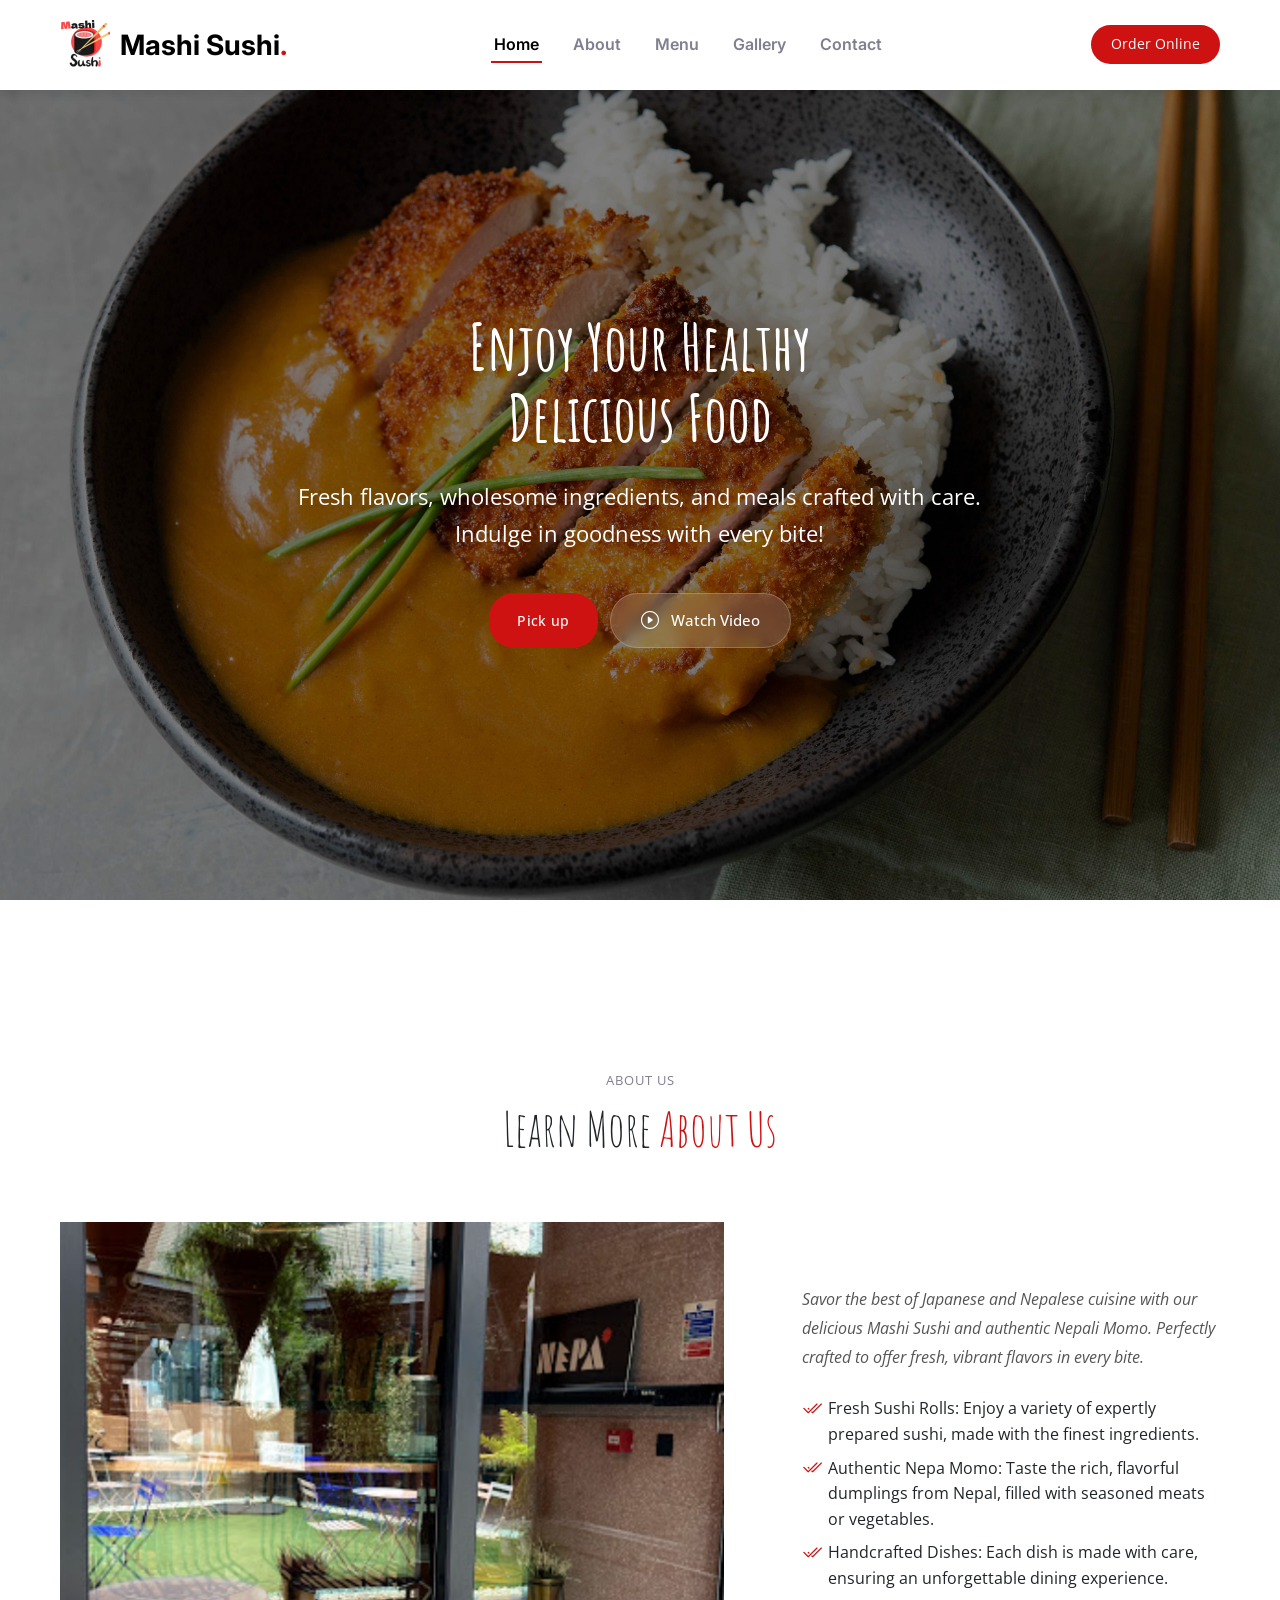
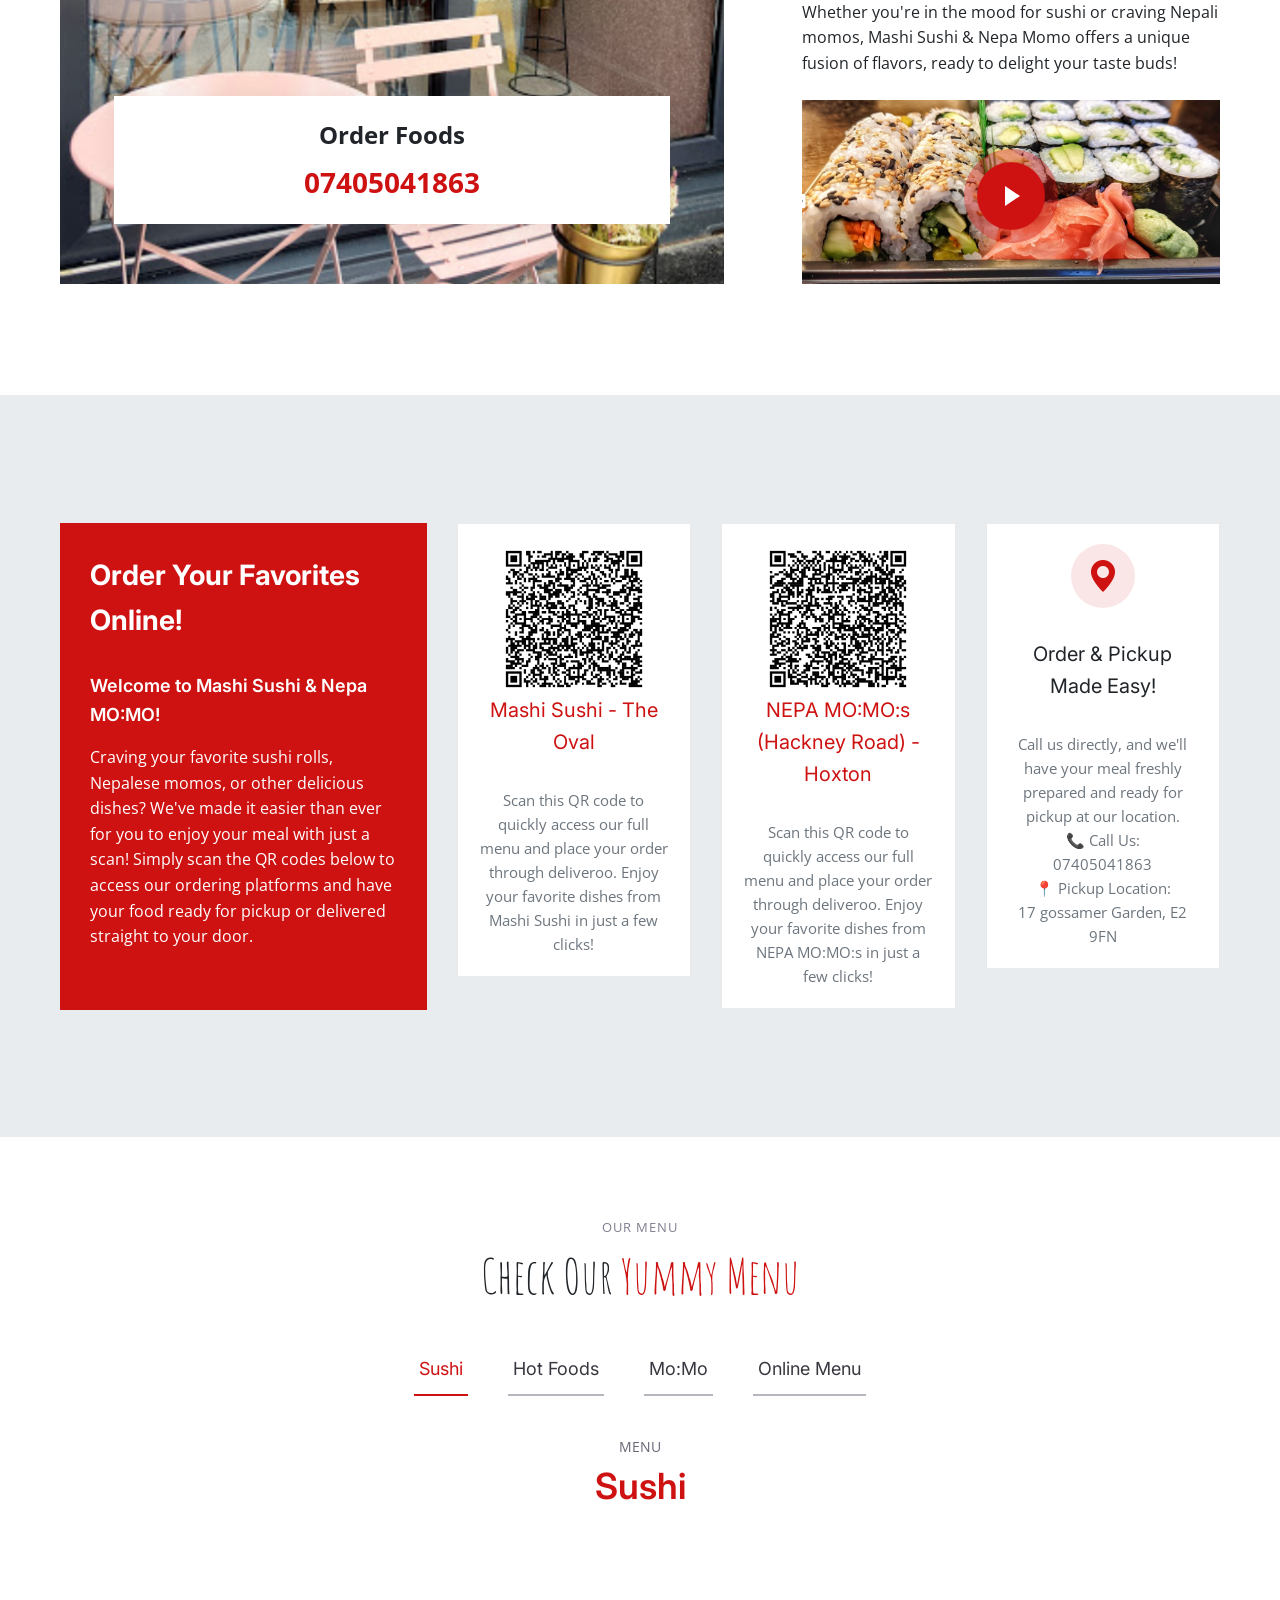
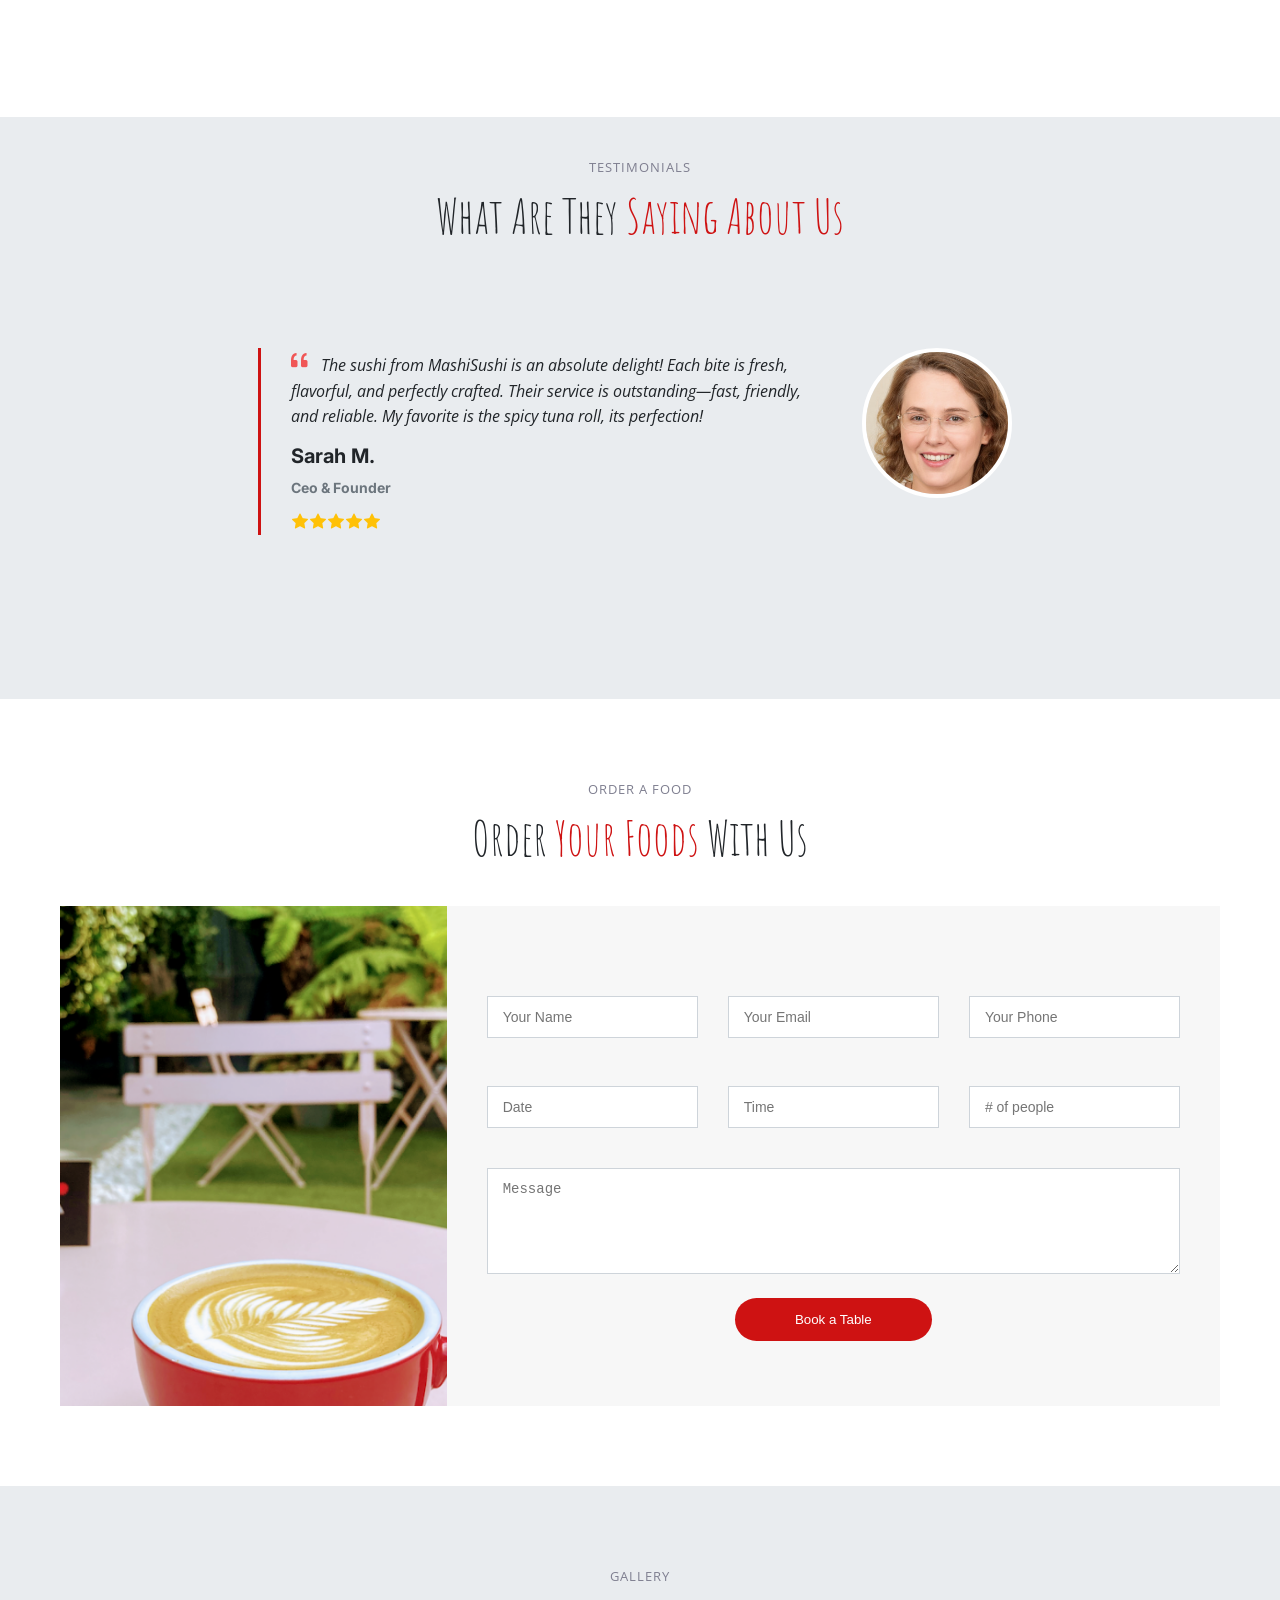
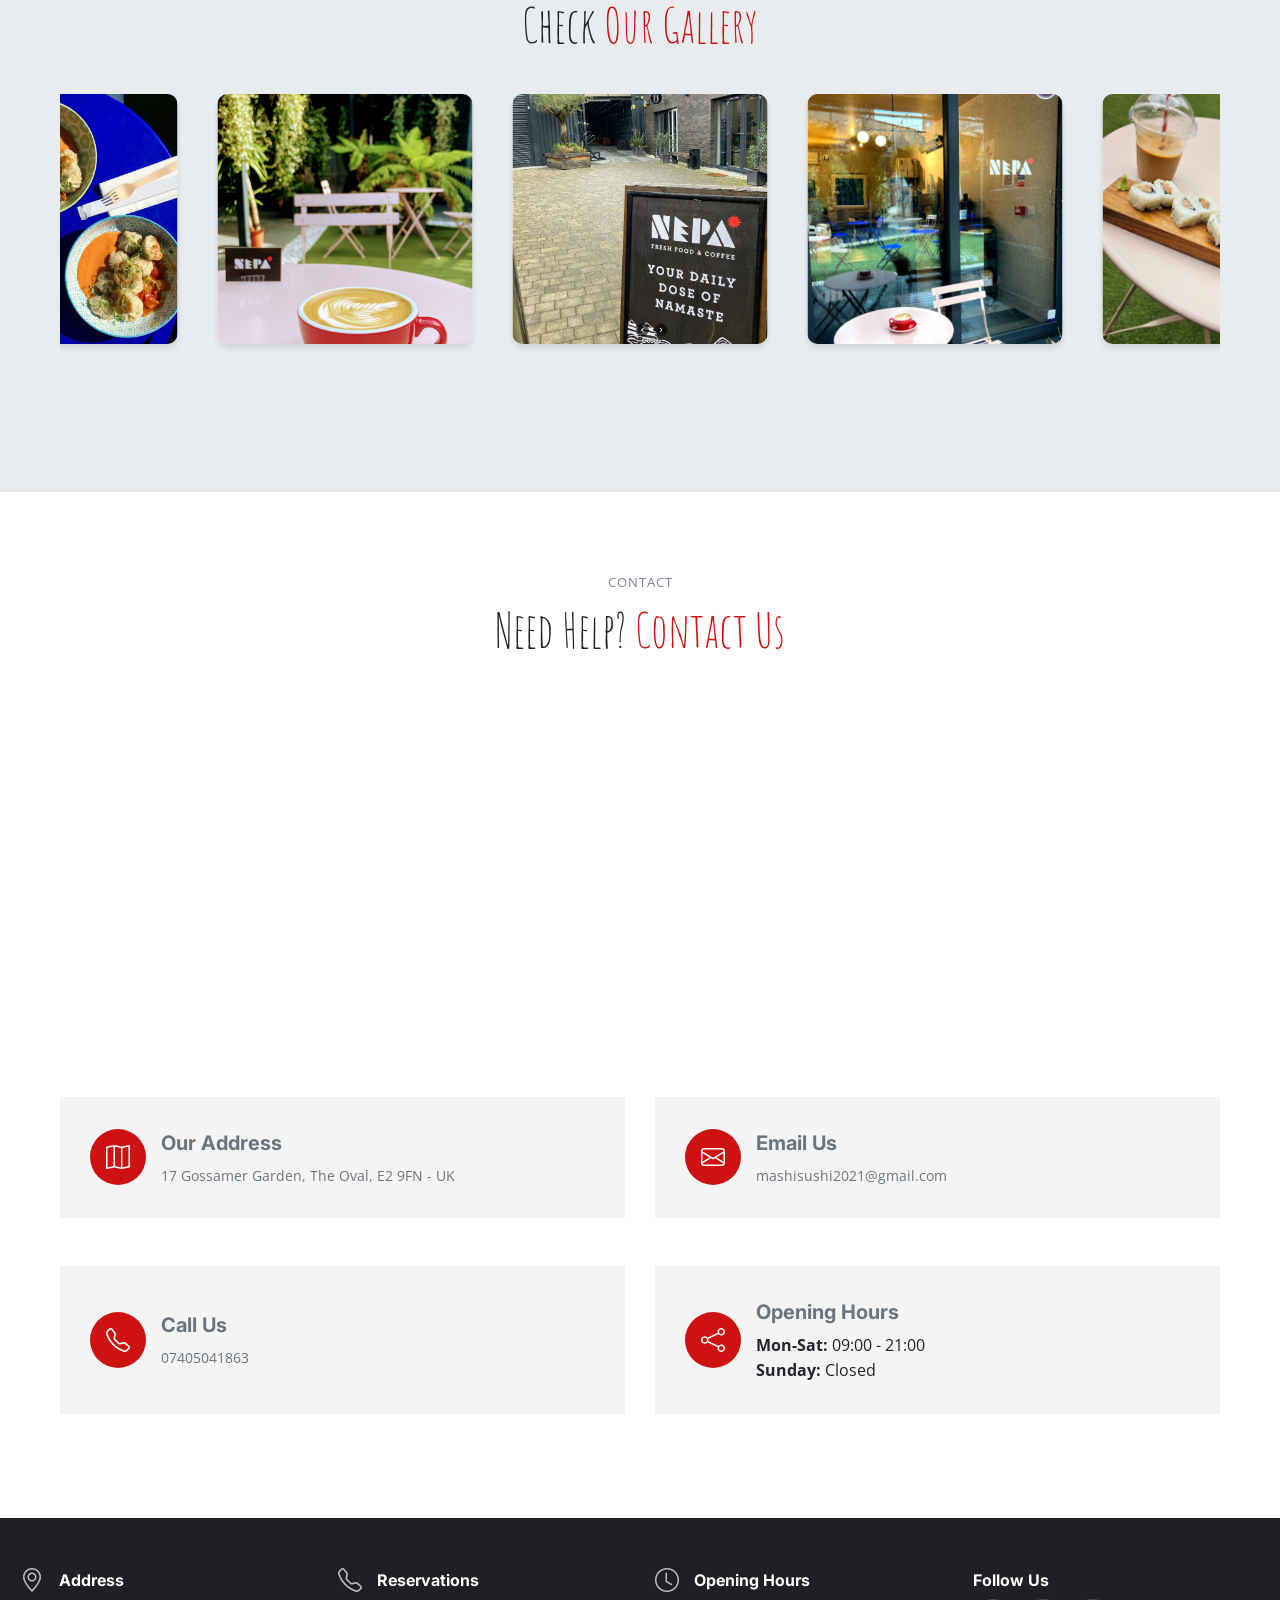
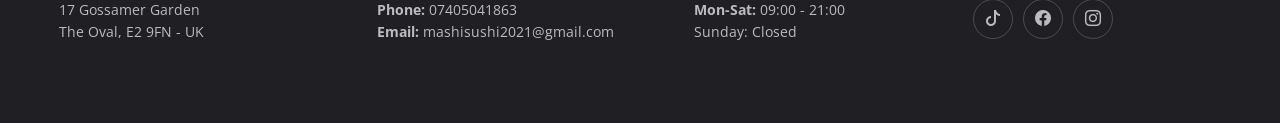
==== index.html @ dcc3f9c6 "Remove contact form, add WhatsApp booking, restore GLightbox CSS" ====
<!DOCTYPE html>
<html lang="en">
<head>
    <meta charset="utf-8">
    <meta content="width=device-width, initial-scale=1.0" name="viewport">
    <title>Mashi Sushi & Nepa MO:MO | Authentic Japanese Sushi and Nepalese Momo in London</title>
    <meta content="Mashi Sushi & Nepa MO:MO offers authentic Japanese sushi and Nepalese momo in London. Order online for delivery or pickup. Fresh sushi rolls, hot foods, and delicious momo dumplings." name="description">
    <meta content="Mashi Sushi, Nepa Momo, Japanese Sushi, Nepalese Momo, London Sushi, Sushi Delivery, Momo London, Japanese Food London, Nepalese Food, Bethnal Green, Hackney, Hoxton, The Oval, Sushi Takeaway, Momo Delivery" name="keywords">
    <meta content="Mashi Sushi & Nepa MO:MO" name="author">
    <meta content="index, follow" name="robots">
    <meta content="English" name="language">
    <meta content="7 days" name="revisit-after">
    <link href="assets/img/mashi sushi.png" rel="icon">
    <link rel="preconnect" href="https://fonts.googleapis.com">
    <link rel="preconnect" href="https://fonts.gstatic.com" crossorigin>
    <link href="https://fonts.googleapis.com/css2?family=Open+Sans:ital,wght@0,300;0,400;0,500;0,600;0,700;1,300;1,400;1,600;1,700&family=Amatic+SC:ital,wght@0,300;0,400;0,500;0,600;0,700;1,300;1,400;1,500;1,600;1,700&family=Inter:ital,wght@0,300;0,400;0,500;0,600;0,700;1,300;1,400;1,500;1,600;1,700&display=swap" rel="stylesheet">
    <link rel="stylesheet" href="https://cdn.jsdelivr.net/npm/bootstrap-icons@1.11.1/font/bootstrap-icons.css">
    <link rel="stylesheet" href="https://cdn.jsdelivr.net/npm/glightbox@3.2.0/dist/css/glightbox.min.css">
    <link rel="stylesheet" href="styles.css">
    
    <!-- Open Graph / Facebook -->
    <meta property="og:type" content="website">
    <meta property="og:url" content="https://beefarm01.github.io/MashiSushi/index.html">
    <meta property="og:title" content="Mashi Sushi & Nepa MO:MO | Authentic Japanese Sushi and Nepalese Momo">
    <meta property="og:description" content="Mashi Sushi & Nepa MO:MO offers authentic Japanese sushi and Nepalese momo in London. Order online for delivery or pickup. Fresh sushi rolls, hot foods, and delicious momo dumplings.">
    <meta property="og:image" content="https://beefarm01.github.io/MashiSushi/assets/img/mashi sushi.png">
    
    <!-- Twitter -->
    <meta property="twitter:card" content="summary_large_image">
    <meta property="twitter:url" content="https://beefarm01.github.io/MashiSushi/index.html">
    <meta property="twitter:title" content="Mashi Sushi & Nepa MO:MO | Authentic Japanese Sushi and Nepalese Momo">
    <meta property="twitter:description" content="Mashi Sushi & Nepa MO:MO offers authentic Japanese sushi and Nepalese momo in London. Order online for delivery or pickup.">
    <meta property="twitter:image" content="https://beefarm01.github.io/MashiSushi/assets/img/mashi sushi.png">
    
    <!-- Canonical URL -->
    <link rel="canonical" href="https://beefarm01.github.io/MashiSushi/index.html">
</head>
<body>
    <!-- Header -->
    <header id="header" class="header fixed-top">
        <div class="container d-flex align-items-center justify-content-between">
            <a href="index.html" class="logo d-flex align-items-center">
                <img src="assets/img/mashi sushi.png" alt="mashisushi logo">
                <h1>Mashi Sushi<span>.</span></h1>
            </a>
            <nav id="navbar" class="navbar">
                <ul>
                    <li><a href="#hero">Home</a></li>
                    <li><a href="#about">About</a></li>
                    <li><a href="#menu">Menu</a></li>
                    <li><a href="#gallery">Gallery</a></li>
                    <li><a href="#contact">Contact</a></li>
                </ul>
            </nav>
            <a class="btn-book-a-table" href="#why-us">Order Online</a>
            <i class="mobile-nav-toggle mobile-nav-show bi bi-list"></i>
            <i class="mobile-nav-toggle mobile-nav-hide d-none bi bi-x"></i>
        </div>
    </header>

    <!-- Hero Section -->
    <section id="hero" class="hero d-flex align-items-center section-bg">
        <div class="container">
            <div class="row justify-content-center">
                <div class="col-lg-8 text-center">
                    <h2 data-aos="fade-up">Enjoy Your Healthy<br>Delicious Food</h2>
                    <p data-aos="fade-up" data-aos-delay="100">Fresh flavors, wholesome ingredients, and meals crafted with care. Indulge in goodness with every bite!</p>
                    <div class="d-flex justify-content-center gap-3" data-aos="fade-up" data-aos-delay="200">
                        <a href="#menu" class="btn-book-a-table">Pick up</a>
                        <a href="https://www.youtube.com/watch?v=8iqoJ8EVsjs" class="glightbox btn-watch-video d-flex align-items-center"><i class="bi bi-play-circle"></i><span>Watch Video</span></a>
                    </div>
                </div>
            </div>
        </div>
    </section>

    <main id="main">
        <!-- About Section -->
        <section id="about" class="about">
            <div class="container" data-aos="fade-up">
                <div class="section-header">
                    <h2>About Us</h2>
                    <p>Learn More <span>About Us</span></p>
                </div>
                <div class="row gy-4">
                    <div class="col-lg-7 position-relative about-img">
                        <img src="assets/img/gallery/About-Image.PNG" class="img-fluid" alt="">
                        <div class="call-us position-absolute">
                            <h4>Order Foods</h4>
                            <p>07405041863</p>
                        </div>
                    </div>
                    <div class="col-lg-5 d-flex align-items-end" data-aos="fade-up" data-aos-delay="300">
                        <div class="content ps-0 ps-lg-5">
                            <p class="fst-italic">
                                <i>Savor the best of Japanese and Nepalese cuisine with our delicious Mashi Sushi and authentic Nepali Momo. Perfectly crafted to offer fresh, vibrant flavors in every bite.</i>
                            </p>
                            <ul>
                                <li><i class="bi bi-check2-all"></i> Fresh Sushi Rolls: Enjoy a variety of expertly prepared sushi, made with the finest ingredients.</li>
                                <li><i class="bi bi-check2-all"></i> Authentic Nepa Momo: Taste the rich, flavorful dumplings from Nepal, filled with seasoned meats or vegetables.</li>
                                <li><i class="bi bi-check2-all"></i> Handcrafted Dishes: Each dish is made with care, ensuring an unforgettable dining experience.</li>
                            </ul>
                            <p>
                                Whether you're in the mood for sushi or craving Nepali momos, Mashi Sushi & Nepa Momo offers a unique fusion of flavors, ready to delight your taste buds!
                            </p>
                            <div class="position-relative mt-4">
                                <img src="assets/img/gallery/Cafe23.PNG" class="img-fluid" alt="">
                                <a href="https://www.youtube.com/watch?v=8iqoJ8EVsjs&ab_channel=DataSphereVideos" class="glightbox play-btn"></a>
                            </div>
                        </div>
                    </div>
                </div>
            </div>
        </section>

        <!-- Why Us Section -->
        <section id="why-us" class="why-us section-bg">
            <div class="container" data-aos="fade-up">
                <div class="row gy-4">
                    <div class="col-lg-4 d-flex align-items-center" data-aos="fade-up" data-aos-delay="100">
                        <div class="why-box">
                            <h3>Order Your Favorites Online!</h3>
                            <h5>Welcome to Mashi Sushi & Nepa MO:MO!</h5>
                            <p>
                                Craving your favorite sushi rolls, Nepalese momos, or other delicious dishes? We've made it easier than ever for you to enjoy your meal with just a scan!
                                Simply scan the QR codes below to access our ordering platforms and have your food ready for pickup or delivered straight to your door.
                            </p>
                        </div>
                    </div>
                    <div class="col-lg-8">
                        <div class="row gy-4">
                            <div class="col-xl-4" data-aos="fade-up" data-aos-delay="200">
                                <a href="https://deliveroo.co.uk/menu/London/bethnal-green/ma-shi-sushi?srsltid=AfmBOopXlz2EE7iTnphRpPdut5eetrm9548Kl1cuW6ghKQSgT4cOC-ri" target="_blank">
                                    <div class="icon-box d-flex flex-column justify-content-center align-items-center">
                                        <img src="assets/img/QR-code/Nepacafe.png" alt="QR code for Mashi Sushi" width="150">
                                        <h4>Mashi Sushi - The Oval</h4>
                                        <p>Scan this QR code to quickly access our full menu and place your order through deliveroo. Enjoy your favorite dishes from Mashi Sushi in just a few clicks!</p>
                                    </div>
                                </a>
                            </div>
                            <div class="col-xl-4" data-aos="fade-up" data-aos-delay="300">
                                <a href="https://deliveroo.co.uk/menu/london/bethnal-green/nepa-coffee-and-food?srsltid=AfmBOopBDrLYq6T0De6m4yomeakJBg3RLfdB-oKRdRkKSqIY7Nbj_ulr" target="_blank">
                                    <div class="icon-box d-flex flex-column justify-content-center align-items-center">
                                        <img src="assets/img/QR-code/MOMO.png" alt="QR code for NEPA MO:MO" width="150">
                                        <h4>NEPA MO:MO:s (Hackney Road) - Hoxton</h4>
                                        <p>Scan this QR code to quickly access our full menu and place your order through deliveroo. Enjoy your favorite dishes from NEPA MO:MO:s in just a few clicks!</p>
                                    </div>
                                </a>
                            </div>
                            <div class="col-xl-4" data-aos="fade-up" data-aos-delay="400">
                                <div class="icon-box d-flex flex-column justify-content-center align-items-center">
                                    <i class="bi bi-geo-alt-fill"></i>
                                    <h4>Order & Pickup Made Easy!</h4>
                                    <p>Call us directly, and we'll have your meal freshly prepared and ready for pickup at our location.</p>
                                    <p>
                                        📞 Call Us:<br> 07405041863<br>
                                        📍 Pickup Location:<br>17 gossamer Garden, E2 9FN
                                    </p>
                                </div>
                            </div>
                        </div>
                    </div>
                </div>
            </div>
        </section>

        <!-- Menu Section -->
        <section id="menu" class="menu">
            <div class="container" data-aos="fade-up">
                <div class="section-header">
                    <h2>Our Menu</h2>
                    <p>Check Our <span>Yummy Menu</span></p>
                </div>
                <ul class="nav nav-tabs d-flex justify-content-center" data-aos="fade-up" data-aos-delay="200">
                    <li class="nav-item">
                        <a class="nav-link active show" data-bs-toggle="tab" data-bs-target="#menu-sushi">
                            <h4>Sushi</h4>
                        </a>
                    </li>
                    <li class="nav-item">
                        <a class="nav-link" data-bs-toggle="tab" data-bs-target="#menu-hot">
                            <h4>Hot Foods</h4>
                        </a>
                    </li>
                    <li class="nav-item">
                        <a class="nav-link" data-bs-toggle="tab" data-bs-target="#menu-momo">
                            <h4>Mo:Mo</h4>
                        </a>
                    </li>
                    <li class="nav-item">
                        <a class="nav-link" data-bs-toggle="tab" data-bs-target="#menu-online">
                            <h4>Online Menu</h4>
                        </a>
                    </li>
                </ul>
                <div class="tab-content" data-aos="fade-up" data-aos-delay="300">
                    <div class="tab-pane fade active show" id="menu-sushi">
                        <div class="tab-header">
                            <p>Menu</p>
                            <h3>Sushi</h3>
                        </div>
                        <div class="row gy-5">
                            <a href="assets/img/menu/MENU1_NEW UPDATE.png" class="glightbox"><img src="assets/img/menu/MENU1_NEW UPDATE.png" class="menu-img img-fluid" alt=""></a>
                        </div>
                    </div>
                    <div class="tab-pane fade" id="menu-hot">
                        <div class="tab-header">
                            <p>Menu</p>
                            <h3>Hot Foods</h3>
                        </div>
                        <div class="row gy-5">
                            <a href="assets/img/menu/MENU2_NEW UPDATED.png" class="glightbox"><img src="assets/img/menu/MENU2_NEW UPDATED.png" class="menu-img img-fluid" alt=""></a>
                        </div>
                    </div>
                    <div class="tab-pane fade" id="menu-momo">
                        <div class="tab-header">
                            <p>Menu</p>
                            <h3>MOMO's</h3>
                        </div>
                        <div class="row gy-5">
                            <a href="assets/img/menu/MENU - MOMO - 04-09.png" class="glightbox"><img src="assets/img/menu/MENU - MOMO - 04-09.png" class="menu-img img-fluid" alt=""></a>
                        </div>
                    </div>
                    <div class="tab-pane fade" id="menu-online">
                        <div class="tab-header">
                            <p>Menu</p>
                            <h3>Online Menu</h3>
                        </div>
                        <div class="row gy-5">
                            <a href="assets/img/menu/MashiSushi_Online Menu_P1.png" class="glightbox"><img src="assets/img/menu/MashiSushi_Online Menu_P1.png" class="menu-img img-fluid" alt=""></a>
                            <a href="assets/img/menu/MashiSushi_Online Menu_P2.png" class="glightbox"><img src="assets/img/menu/MashiSushi_Online Menu_P2.png" class="menu-img img-fluid" alt=""></a>
                        </div>
                    </div>
                </div>
            </div>
        </section>

        <!-- Testimonials Section -->
        <section id="testimonials" class="testimonials section-bg">
            <div class="container" data-aos="fade-up">
                <div class="section-header">
                    <h2>Testimonials</h2>
                    <p>What Are They <span>Saying About Us</span></p>
                </div>
                <div class="slides-1 swiper" data-aos="fade-up" data-aos-delay="100">
                    <div class="swiper-wrapper">
                        <div class="swiper-slide">
                            <div class="testimonial-item">
                                <div class="row gy-4 justify-content-center">
                                    <div class="col-lg-6">
                                        <div class="testimonial-content">
                                            <p>
                                                <i class="bi bi-quote quote-icon-left"></i>
                                                The sushi from MashiSushi is an absolute delight! Each bite is fresh, flavorful, and perfectly crafted. Their service is outstanding—fast, friendly, and reliable. My favorite is the spicy tuna roll, its perfection!
                                            </p>
                                            <h3>Sarah M.</h3>
                                            <h4>Ceo & Founder</h4>
                                            <div class="stars">
                                                <i class="bi bi-star-fill"></i><i class="bi bi-star-fill"></i><i class="bi bi-star-fill"></i><i class="bi bi-star-fill"></i><i class="bi bi-star-fill"></i>
                                            </div>
                                        </div>
                                    </div>
                                    <div class="col-lg-2 text-center">
                                        <img src="assets/img/testimonials/test4.jpg" class="img-fluid testimonial-img" alt="">
                                    </div>
                                </div>
                            </div>
                        </div>
                        <div class="swiper-slide">
                            <div class="testimonial-item">
                                <div class="row gy-4 justify-content-center">
                                    <div class="col-lg-6">
                                        <div class="testimonial-content">
                                            <p>
                                                <i class="bi bi-quote quote-icon-left"></i>
                                                I've tried sushi from many places, but MashiSushi stands out. The sashimi is incredibly fresh, and the variety of rolls is amazing. The delivery was quick, and everything was packaged perfectly. Highly recommend!
                                            </p>
                                            <h3>James L.</h3>
                                            <h4>Designer</h4>
                                            <div class="stars">
                                                <i class="bi bi-star-fill"></i><i class="bi bi-star-fill"></i><i class="bi bi-star-fill"></i><i class="bi bi-star-fill"></i><i class="bi bi-star-fill"></i>
                                            </div>
                                        </div>
                                    </div>
                                    <div class="col-lg-2 text-center">
                                        <img src="https://randomuser.me/api/portraits/men/32.jpg" class="img-fluid testimonial-img" alt="">
                                    </div>
                                </div>
                            </div>
                        </div>
                        <div class="swiper-slide">
                            <div class="testimonial-item">
                                <div class="row gy-4 justify-content-center">
                                    <div class="col-lg-6">
                                        <div class="testimonial-content">
                                            <p>
                                                <i class="bi bi-quote quote-icon-left"></i>
                                                Absolutely love MashiSushi! The sushi is always fresh and delicious, and the sides like gyoza and miso soup complete the meal perfectly. Their team is so professional and always delivers on time!
                                            </p>
                                            <h3>Alex T.</h3>
                                            <h4>Store Owner</h4>
                                            <div class="stars">
                                                <i class="bi bi-star-fill"></i><i class="bi bi-star-fill"></i><i class="bi bi-star-fill"></i><i class="bi bi-star-fill"></i><i class="bi bi-star-fill"></i>
                                            </div>
                                        </div>
                                    </div>
                                    <div class="col-lg-2 text-center">
                                        <img src="https://randomuser.me/api/portraits/women/44.jpg" class="img-fluid testimonial-img" alt="">
                                    </div>
                                </div>
                            </div>
                        </div>
                        <div class="swiper-slide">
                            <div class="testimonial-item">
                                <div class="row gy-4 justify-content-center">
                                    <div class="col-lg-6">
                                        <div class="testimonial-content">
                                            <p>
                                                <i class="bi bi-quote quote-icon-left"></i>
                                                MashiSushi never disappoints! From the perfectly balanced flavors to the beautifully presented rolls, everything is amazing. The customer service is excellent, and they go above and beyond to ensure a great experience.
                                            </p>
                                            <h3>Lily C.</h3>
                                            <h4>Entrepreneur</h4>
                                            <div class="stars">
                                                <i class="bi bi-star-fill"></i><i class="bi bi-star-fill"></i><i class="bi bi-star-fill"></i><i class="bi bi-star-fill"></i><i class="bi bi-star-fill"></i>
                                            </div>
                                        </div>
                                    </div>
                                    <div class="col-lg-2 text-center">
                                        <img src="https://randomuser.me/api/portraits/women/68.jpg" class="img-fluid testimonial-img" alt="">
                                    </div>
                                </div>
                            </div>
                        </div>
                    </div>
                    <div class="swiper-pagination"></div>
                </div>
            </div>
        </section>

        <!-- Book A Table Section -->
        <section id="book-a-table" class="book-a-table">
            <div class="container" data-aos="fade-up">
                <div class="section-header">
                    <h2>Order A Food</h2>
                    <p>Order <span>Your Foods</span> With Us</p>
                </div>
                <div class="row g-0">
                    <div class="col-lg-4 reservation-img" style="background-image: url(assets/img/Cafe16_Reservation.PNG);" data-aos="zoom-out" data-aos-delay="200"></div>
                    <div class="col-lg-8 d-flex align-items-center reservation-form-bg">
                        <form action="" method="post" role="form" class="php-email-form" data-aos="fade-up" data-aos-delay="100">
                            <div class="row gy-4">
                                <div class="col-lg-4 col-md-6">
                                    <input type="text" name="name" class="form-control" id="name" placeholder="Your Name">
                                    <div class="validate"></div>
                                </div>
                                <div class="col-lg-4 col-md-6">
                                    <input type="email" class="form-control" name="email" id="email" placeholder="Your Email">
                                    <div class="validate"></div>
                                </div>
                                <div class="col-lg-4 col-md-6">
                                    <input type="text" class="form-control" name="phone" id="phone" placeholder="Your Phone">
                                    <div class="validate"></div>
                                </div>
                                <div class="col-lg-4 col-md-6">
                                    <input type="text" name="date" class="form-control" id="date" placeholder="Date">
                                    <div class="validate"></div>
                                </div>
                                <div class="col-lg-4 col-md-6">
                                    <input type="text" class="form-control" name="time" id="time" placeholder="Time">
                                    <div class="validate"></div>
                                </div>
                                <div class="col-lg-4 col-md-6">
                                    <input type="number" class="form-control" name="people" id="people" placeholder="# of people">
                                    <div class="validate"></div>
                                </div>
                            </div>
                            <div class="form-group mt-3">
                                <textarea class="form-control" name="message" rows="5" placeholder="Message"></textarea>
                                <div class="validate"></div>
                            </div>
                            <div class="mb-3">
                                <div class="loading">Loading</div>
                                <div class="error-message"></div>
                                <div class="sent-message">Your booking request was sent. We will call back or send an Email to confirm your reservation. Thank you!</div>
                            </div>
                            <div class="text-center"><button type="submit">Book a Table</button></div>
                        </form>
                    </div>
                </div>
            </div>
        </section>

        <!-- Gallery Section -->
        <section id="gallery" class="gallery section-bg">
            <div class="container" data-aos="fade-up">
                <div class="section-header">
                    <h2>gallery</h2>
                    <p>Check <span>Our Gallery</span></p>
                </div>
                <div class="gallery-slider swiper">
                    <div class="swiper-wrapper align-items-center">
                        <div class="swiper-slide"><a class="glightbox" data-gallery="images-gallery" href="assets/img/gallery/Cafe1.PNG"><img src="assets/img/gallery/Cafe1.PNG" class="img-fluid" alt=""></a></div>
                        <div class="swiper-slide"><a class="glightbox" data-gallery="images-gallery" href="assets/img/gallery/Cafe3.PNG"><img src="assets/img/gallery/Cafe3.PNG" class="img-fluid" alt=""></a></div>
                        <div class="swiper-slide"><a class="glightbox" data-gallery="images-gallery" href="assets/img/gallery/Cafe4.PNG"><img src="assets/img/gallery/Cafe4.PNG" class="img-fluid" alt=""></a></div>
                        <div class="swiper-slide"><a class="glightbox" data-gallery="images-gallery" href="assets/img/gallery/Cafe5.PNG"><img src="assets/img/gallery/Cafe5.PNG" class="img-fluid" alt=""></a></div>
                        <div class="swiper-slide"><a class="glightbox" data-gallery="images-gallery" href="assets/img/gallery/Cafe6.PNG"><img src="assets/img/gallery/Cafe6.PNG" class="img-fluid" alt=""></a></div>
                        <div class="swiper-slide"><a class="glightbox" data-gallery="images-gallery" href="assets/img/gallery/Cafe8.PNG"><img src="assets/img/gallery/Cafe8.PNG" class="img-fluid" alt=""></a></div>
                        <div class="swiper-slide"><a class="glightbox" data-gallery="images-gallery" href="assets/img/gallery/Cafe9.PNG"><img src="assets/img/gallery/Cafe9.PNG" class="img-fluid" alt=""></a></div>
                        <div class="swiper-slide"><a class="glightbox" data-gallery="images-gallery" href="assets/img/gallery/Cafe10.PNG"><img src="assets/img/gallery/Cafe10.PNG" class="img-fluid" alt=""></a></div>
                        <div class="swiper-slide"><a class="glightbox" data-gallery="images-gallery" href="assets/img/gallery/Cafe11.PNG"><img src="assets/img/gallery/Cafe11.PNG" class="img-fluid" alt=""></a></div>
                        <div class="swiper-slide"><a class="glightbox" data-gallery="images-gallery" href="assets/img/gallery/Cafe12.PNG"><img src="assets/img/gallery/Cafe12.PNG" class="img-fluid" alt=""></a></div>
                        <div class="swiper-slide"><a class="glightbox" data-gallery="images-gallery" href="assets/img/gallery/Cafe13.PNG"><img src="assets/img/gallery/Cafe13.PNG" class="img-fluid" alt=""></a></div>
                        <div class="swiper-slide"><a class="glightbox" data-gallery="images-gallery" href="assets/img/gallery/Cafe14.PNG"><img src="assets/img/gallery/Cafe14.PNG" class="img-fluid" alt=""></a></div>
                        <div class="swiper-slide"><a class="glightbox" data-gallery="images-gallery" href="assets/img/gallery/Cafe15.PNG"><img src="assets/img/gallery/Cafe15.PNG" class="img-fluid" alt=""></a></div>
                        <div class="swiper-slide"><a class="glightbox" data-gallery="images-gallery" href="assets/img/gallery/Cafe16.PNG"><img src="assets/img/gallery/Cafe16.PNG" class="img-fluid" alt=""></a></div>
                    </div>
                    <div class="swiper-pagination"></div>
                </div>
            </div>
        </section>

        <!-- Contact Section -->
        <section id="contact" class="contact">
            <div class="container" data-aos="fade-up">
                <div class="section-header">
                    <h2>Contact</h2>
                    <p>Need Help? <span>Contact Us</span></p>
                </div>
                <div class="mb-3">
                    <iframe style="border:0; width: 100%; height: 350px;" src="https://www.google.com/maps/embed?pb=!1m18!1m12!1m3!1d2481.931393376951!2d-0.06102302282865495!3d51.532818171819066!2m3!1f0!2f0!3f0!3m2!1i1024!2i768!4f13.1!3m3!1m2!1s0x48761d9d1ea84f6f%3A0xce5d1d4d137d1791!2sNEPA%20Coffee%20and%20Food!5e0!3m2!1sen!2suk!4v1716377093083!5m2!1sen!2suk" width="600" height="450" style="border:0;" allowfullscreen="" loading="lazy" referrerpolicy="no-referrer-when-downgrade"></iframe>
                </div>
                <div class="row gy-4">
                    <div class="col-md-6">
                        <div class="info-item d-flex align-items-center">
                            <div class="icon">
                                <i class="bi bi-map"></i>
                            </div>
                            <div>
                                <h3>Our Address</h3>
                                <p>17 Gossamer Garden, The Oval, E2 9FN - UK</p>
                            </div>
                        </div>
                    </div>
                    <div class="col-md-6">
                        <div class="info-item d-flex align-items-center">
                            <div class="icon">
                                <i class="bi bi-envelope"></i>
                            </div>
                            <div>
                                <h3>Email Us</h3>
                                <p>mashisushi2021@gmail.com</p>
                            </div>
                        </div>
                    </div>
                    <div class="col-md-6">
                        <div class="info-item d-flex align-items-center">
                            <div class="icon">
                                <i class="bi bi-telephone"></i>
                            </div>
                            <div>
                                <h3>Call Us</h3>
                                <p>07405041863</p>
                            </div>
                        </div>
                    </div>
                    <div class="col-md-6">
                        <div class="info-item d-flex align-items-center">
                            <div class="icon">
                                <i class="bi bi-share"></i>
                            </div>
                            <div>
                                <h3>Opening Hours</h3>
                                <div>
                                    <strong>Mon-Sat:</strong> 09:00 - 21:00<br>
                                    <strong>Sunday:</strong> Closed
                                </div>
                            </div>
                        </div>
                    </div>
                </div>
            </div>
        </section>
    </main>

    <!-- Footer -->
    <footer id="footer" class="footer">
        <div class="container">
            <div class="row gy-3">
                <div class="col-lg-3 col-md-6 d-flex">
                    <i class="bi bi-geo-alt icon"></i>
                    <div>
                        <h4>Address</h4>
                        <p>
                            17 Gossamer Garden<br>
                            The Oval, E2 9FN - UK<br>
                        </p>
                    </div>
                </div>
                <div class="col-lg-3 col-md-6 footer-links d-flex">
                    <i class="bi bi-telephone icon"></i>
                    <div>
                        <h4>Reservations</h4>
                        <p>
                            <strong>Phone:</strong> 07405041863<br>
                            <strong>Email:</strong> <span style="white-space: nowrap;">mashisushi2021@gmail.com</span>
                        </p>
                    </div>
                </div>
                <div class="col-lg-3 col-md-6 footer-links d-flex">
                    <i class="bi bi-clock icon"></i>
                    <div>
                        <h4>Opening Hours</h4>
                        <p>
                            <strong>Mon-Sat:</strong> 09:00 - 21:00<br>
                            Sunday: Closed
                        </p>
                    </div>
                </div>
                <div class="col-lg-3 col-md-6 footer-links">
                    <h4>Follow Us</h4>
                    <div class="social-links d-flex">
                        <a href="https://www.tiktok.com/@mashi.sushi4?_t=8sJq4o6NgKu&_r=1" target="_blank" class="twitter"><i class="bi bi-tiktok"></i></a>
                        <a href="https://www.facebook.com/share/15e3L2XDtC/?mibextid=wwXIfr" target="_blank" class="facebook"><i class="bi bi-facebook"></i></a>
                        <a href="#" target="_blank" class="instagram"><i class="bi bi-instagram"></i></a>
                    </div>
                </div>
            </div>
        </div>
    </footer>

    <a href="#" class="scroll-top d-flex align-items-center justify-content-center"><i class="bi bi-arrow-up-short"></i></a>
    <div id="preloader"></div>

    <script src="https://cdn.jsdelivr.net/npm/swiper@10/swiper-bundle.min.js"></script>
    <script src="https://cdn.jsdelivr.net/npm/glightbox@3.2.0/dist/js/glightbox.min.js"></script>
    <script src="https://unpkg.com/aos@2.3.1/dist/aos.js"></script>
    <script src="script.js"></script>
</body>
</html>
---- styles.css ----
/*--------------------------------------------------------------
# Set main reusable colors and fonts using CSS variables
--------------------------------------------------------------*/
:root {
  --font-default: "Open Sans", system-ui, -apple-system, "Segoe UI", Roboto, "Helvetica Neue", Arial, "Noto Sans", "Liberation Sans", sans-serif, "Apple Color Emoji", "Segoe UI Emoji", "Segoe UI Symbol", "Noto Color Emoji";
  --font-primary: "Amatic SC", sans-serif;
  --font-secondary: "Inter", sans-serif;
  --color-default: #212529;
  --color-primary: #ce1212;
  --color-secondary: #37373f;
  scroll-behavior: smooth;
}

/*--------------------------------------------------------------
# General
--------------------------------------------------------------*/
* {
  margin: 0;
  padding: 0;
  box-sizing: border-box;
}

body {
  font-family: var(--font-default);
  color: var(--color-default);
  line-height: 1.6;
}

a {
  color: var(--color-primary);
  text-decoration: none;
  transition: 0.3s;
}

a:hover {
  color: #ec2727;
}

h1, h2, h3, h4, h5, h6 {
  font-family: var(--font-secondary);
}

img {
  max-width: 100%;
  height: auto;
}

/*--------------------------------------------------------------
# Container & Grid System 
--------------------------------------------------------------*/
.container {
  width: 100%;
  max-width: 1200px;
  margin: 0 auto;
  padding: 0 20px;
}

.row {
  display: flex;
  flex-wrap: wrap;
  margin: 0 -15px;
}

.row > [class*="col-"] {
  padding: 0 15px;
}

.col-12 {
  flex: 0 0 100%;
  max-width: 100%;
}

.col-lg-1, .col-lg-2, .col-lg-3, .col-lg-4, .col-lg-5, .col-lg-6, .col-lg-7, .col-lg-8, .col-lg-9, .col-lg-10, .col-lg-11, .col-lg-12 {
  flex: 0 0 100%;
  max-width: 100%;
}

.col-xl-1, .col-xl-2, .col-xl-3, .col-xl-4, .col-xl-5, .col-xl-6, .col-xl-7, .col-xl-8, .col-xl-9, .col-xl-10, .col-xl-11, .col-xl-12 {
  flex: 0 0 100%;
  max-width: 100%;
}

@media (min-width: 768px) {
  .col-md-6 {
    flex: 0 0 50%;
    max-width: 50%;
  }
}

@media (min-width: 992px) {
  .col-lg-1 {
    flex: 0 0 8.333333% !important;
    max-width: 8.333333% !important;
  }

  .col-lg-2 {
    flex: 0 0 16.666667% !important;
    max-width: 16.666667% !important;
  }

  .col-lg-3 {
    flex: 0 0 25% !important;
    max-width: 25% !important;
  }

  .col-lg-4 {
    flex: 0 0 33.333333% !important;
    max-width: 33.333333% !important;
  }

  .col-lg-5 {
    flex: 0 0 41.666667% !important;
    max-width: 41.666667% !important;
  }

  .col-lg-6 {
    flex: 0 0 50% !important;
    max-width: 50% !important;
  }

  .col-lg-7 {
    flex: 0 0 58.333333% !important;
    max-width: 58.333333% !important;
  }

  .col-lg-8 {
    flex: 0 0 66.666667% !important;
    max-width: 66.666667% !important;
  }

  .col-lg-9 {
    flex: 0 0 75% !important;
    max-width: 75% !important;
  }

  .col-lg-10 {
    flex: 0 0 83.333333% !important;
    max-width: 83.333333% !important;
  }

  .col-lg-11 {
    flex: 0 0 91.666667% !important;
    max-width: 91.666667% !important;
  }

  .col-lg-12 {
    flex: 0 0 100% !important;
    max-width: 100% !important;
  }
}

@media (min-width: 1200px) {
  .col-xl-1 {
    flex: 0 0 8.333333% !important;
    max-width: 8.333333% !important;
  }

  .col-xl-2 {
    flex: 0 0 16.666667% !important;
    max-width: 16.666667% !important;
  }

  .col-xl-3 {
    flex: 0 0 25% !important;
    max-width: 25% !important;
  }

  .col-xl-4 {
    flex: 0 0 33.333333% !important;
    max-width: 33.333333% !important;
  }

  .col-xl-5 {
    flex: 0 0 41.666667% !important;
    max-width: 41.666667% !important;
  }

  .col-xl-6 {
    flex: 0 0 50% !important;
    max-width: 50% !important;
  }

  .col-xl-7 {
    flex: 0 0 58.333333% !important;
    max-width: 58.333333% !important;
  }

  .col-xl-8 {
    flex: 0 0 66.666667% !important;
    max-width: 66.666667% !important;
  }

  .col-xl-9 {
    flex: 0 0 75% !important;
    max-width: 75% !important;
  }

  .col-xl-10 {
    flex: 0 0 83.333333% !important;
    max-width: 83.333333% !important;
  }

  .col-xl-11 {
    flex: 0 0 91.666667% !important;
    max-width: 91.666667% !important;
  }

  .col-xl-12 {
    flex: 0 0 100% !important;
    max-width: 100% !important;
  }
}

@media (max-width: 991px) {
  .col-lg-12, .col-lg-8, .col-lg-7, .col-lg-6, .col-lg-5, .col-lg-4, .col-lg-3, .col-lg-2,
  .col-xl-6, .col-xl-4 {
    flex: 0 0 100%;
    max-width: 100%;
  }
}

.gy-4 > * {
  margin-top: 1.5rem;
  margin-bottom: 1.5rem;
}

.gy-5 > * {
  margin-top: 3rem;
  margin-bottom: 3rem;
}

.g-0 {
  margin-left: 0;
  margin-right: 0;
}

.g-0 > [class*="col-"] {
  padding-left: 0;
  padding-right: 0;
}

.d-flex {
  display: flex;
}

.align-items-center {
  align-items: center;
}

.align-items-end {
  align-items: flex-end;
}

.justify-content-between {
  justify-content: space-between;
}

.justify-content-center {
  justify-content: center;
}

.text-center {
  text-align: center;
}

.text-lg-start {
  text-align: left;
}

.position-relative {
  position: relative;
}

.position-absolute {
  position: absolute;
}

.flex-shrink-0 {
  flex-shrink: 0;
}

.flex-column {
  flex-direction: column;
}

.img-fluid {
  max-width: 100%;
  height: auto;
}

.d-none {
  display: none;
}

.ps-0 {
  padding-left: 0;
}

.ps-lg-5 {
  padding-left: 3rem;
}

.mt-3 {
  margin-top: 1rem;
}

.mt-4 {
  margin-top: 1.5rem;
}

.mb-3 {
  margin-bottom: 1rem;
}

.p-3 {
  padding: 1rem;
}

.p-md-4 {
  padding: 1.5rem;
}

@media (max-width: 991px) {
  .text-lg-start {
    text-align: center;
  }
  
  .order-1 { order: 1; }
  .order-2 { order: 2; }
  
  .order-lg-1 { order: 1; }
  .order-lg-2 { order: 2; }
}

/*--------------------------------------------------------------
# Sections & Section Header
--------------------------------------------------------------*/
section {
  overflow: hidden;
  padding: 80px 0;
  scroll-margin-top: 90px;
}

.section-bg {
  background-color: #f8f9fa;
}

#main {
  padding-top: 90px;
}

.section-header {
  text-align: center;
  padding-bottom: 30px;
}

.section-header h2 {
  font-size: 13px;
  letter-spacing: 1px;
  font-weight: 400;
  margin: 0;
  padding: 0;
  color: #7f7f90;
  text-transform: uppercase;
  font-family: var(--font-default);
}

.section-header p {
  margin: 0;
  font-size: 48px;
  font-weight: 400;
  font-family: var(--font-primary);
}

.section-header p span {
  color: var(--color-primary);
}

/*--------------------------------------------------------------
# Scroll top button
--------------------------------------------------------------*/
.scroll-top {
  position: fixed;
  visibility: hidden;
  opacity: 0;
  right: 15px;
  bottom: 15px;
  z-index: 99999;
  background: var(--color-primary);
  width: 44px;
  height: 44px;
  border-radius: 50px;
  transition: all 0.4s;
  display: flex;
  align-items: center;
  justify-content: center;
  color: #fff;
}

.scroll-top i {
  font-size: 24px;
  color: #fff;
  line-height: 0;
}

.scroll-top:hover {
  background: #ec2727;
  color: #fff;
}

.scroll-top.active {
  visibility: visible;
  opacity: 1;
}

/*--------------------------------------------------------------
# Preloader
--------------------------------------------------------------*/
#preloader {
  position: fixed;
  inset: 0;
  z-index: 9999;
  overflow: hidden;
  background: #fff;
  transition: all 0.6s ease-out;
  width: 100%;
  height: 100vh;
}

#preloader:before,
#preloader:after {
  content: "";
  position: absolute;
  border: 4px solid var(--color-primary);
  border-radius: 50%;
  animation: animate-preloader 2s cubic-bezier(0, 0.2, 0.8, 1) infinite;
}

#preloader:after {
  animation-delay: -0.5s;
}

@keyframes animate-preloader {
  0% {
    width: 10px;
    height: 10px;
    top: calc(50% - 5px);
    left: calc(50% - 5px);
    opacity: 1;
  }
  100% {
    width: 72px;
    height: 72px;
    top: calc(50% - 36px);
    left: calc(50% - 36px);
    opacity: 0;
  }
}

/*--------------------------------------------------------------
# Header
--------------------------------------------------------------*/
.header {
  background: #fff;
  transition: all 0.5s;
  z-index: 997;
  height: 90px;
  border-bottom: 1px solid #fff;
  position: fixed;
  top: 0;
  left: 0;
  right: 0;
  box-shadow: 0 2px 10px rgba(0, 0, 0, 0.1);
}

@media (max-width: 575px) {
  .header {
    height: 70px;
  }
}

.header.sticked {
  border-color: #eee;
  background: rgba(255, 255, 255, 0.95);
  backdrop-filter: blur(10px);
}

.header .container {
  display: flex;
  align-items: center;
  justify-content: space-between;
  height: 100%;
  max-width: 1200px;
  margin: 0 auto;
  padding: 0 20px;
}

.header .logo {
  display: flex;
  align-items: center;
  text-decoration: none;
}

.header .logo img {
  max-height: 50px;
  margin-right: 10px;
}

.header .logo h1 {
  font-size: 28px;
  font-weight: 700;
  color: #000;
  margin: 0;
  font-family: var(--font-secondary);
  line-height: 1;
}

.header .logo h1 span {
  color: var(--color-primary);
}

.header .btn-book-a-table,
.header .btn-book-a-table:focus {
  font-size: 14px;
  color: #fff;
  background: var(--color-primary);
  padding: 8px 20px;
  margin-left: 30px;
  border-radius: 50px;
  transition: 0.3s;
  border: none;
  cursor: pointer;
  text-decoration: none;
  white-space: nowrap;
}

.header .btn-book-a-table:hover,
.header .btn-book-a-table:focus:hover {
  color: #fff;
  background: rgba(206, 18, 18, 0.8);
  transform: translateY(-2px);
}

@media (max-width: 991px) {
  .header .btn-book-a-table {
    display: none;
  }
}

/*--------------------------------------------------------------
# Desktop Navigation
--------------------------------------------------------------*/
@media (min-width: 1280px) {
  .navbar {
    padding: 0;
  }

  .navbar ul {
    margin: 0;
    padding: 0;
    display: flex;
    list-style: none;
    align-items: center;
  }

  .navbar li {
    position: relative;
  }

  .navbar > ul > li {
    white-space: nowrap;
    padding: 10px 0 10px 28px;
  }

  .navbar a,
  .navbar a:focus {
    display: flex;
    align-items: center;
    justify-content: space-between;
    padding: 0 3px;
    font-family: var(--font-secondary);
    font-size: 16px;
    font-weight: 600;
    color: #7f7f90;
    white-space: nowrap;
    transition: 0.3s;
    position: relative;
  }

  .navbar a:hover,
  .navbar .active,
  .navbar .active:focus,
  .navbar li:hover > a {
    color: #000;
  }

  .navbar > ul > li > a:before {
    content: "";
    position: absolute;
    width: 100%;
    height: 2px;
    bottom: -6px;
    left: 0;
    background-color: var(--color-primary);
    visibility: hidden;
    width: 0px;
    transition: all 0.3s ease-in-out 0s;
  }

  .navbar a:hover:before,
  .navbar li:hover > a:before,
  .navbar .active:before {
    visibility: visible;
    width: 100%;
  }

  .mobile-nav-show,
  .mobile-nav-hide {
    display: none;
  }
}

/*--------------------------------------------------------------
# Mobile Navigation
--------------------------------------------------------------*/
@media (max-width: 1279px) {
  .navbar {
    position: fixed;
    top: 0;
    right: -100%;
    width: 100%;
    max-width: 400px;
    border-left: 1px solid #666;
    bottom: 0;
    transition: 0.3s;
    z-index: 9997;
  }

  .navbar ul {
    position: absolute;
    inset: 0;
    padding: 50px 0 10px 0;
    margin: 0;
    background: rgba(255, 255, 255, 0.9);
    overflow-y: auto;
    transition: 0.3s;
    z-index: 9998;
  }

  .navbar a,
  .navbar a:focus {
    display: flex;
    align-items: center;
    justify-content: space-between;
    padding: 10px 20px;
    font-family: var(--font-secondary);
    border-bottom: 2px solid rgba(255, 255, 255, 0.8);
    font-size: 16px;
    font-weight: 600;
    color: #7f7f90;
    white-space: nowrap;
    transition: 0.3s;
  }

  .navbar a:hover,
  .navbar li:hover > a {
    color: #000;
  }

  .navbar .active,
  .navbar .active:focus {
    color: #000;
    border-color: var(--color-primary);
  }

  .mobile-nav-show {
    color: var(--color-secondary);
    font-size: 28px;
    cursor: pointer;
    line-height: 0;
    transition: 0.5s;
    z-index: 9999;
    margin: 0 10px 0 20px;
    display: block;
  }

  .mobile-nav-hide {
    color: var(--color-secondary);
    font-size: 32px;
    cursor: pointer;
    line-height: 0;
    transition: 0.5s;
    position: fixed;
    right: 20px;
    top: 20px;
    z-index: 9999;
    display: none;
  }

  .mobile-nav-active {
    overflow: hidden;
  }

  .mobile-nav-active .navbar {
    right: 0;
  }

  .mobile-nav-active .navbar:before {
    content: "";
    position: fixed;
    inset: 0;
    background: rgba(255, 255, 255, 0.8);
    z-index: 9996;
  }
}

/*--------------------------------------------------------------
# Hero Section
--------------------------------------------------------------*/
.hero {
  min-height: 100vh;
  padding: 120px 0 60px;
  background: linear-gradient(rgba(0, 0, 0, 0.5), rgba(0, 0, 0, 0.5)), url('assets/img/gallery/image-3.jpg') center center no-repeat;
  background-size: cover;
  background-position: center;
  background-attachment: fixed;
  margin-top: 0;
}

.hero h2 {
  color: #fff;
  margin-bottom: 25px;
  font-size: 64px;
  font-weight: 700;
  font-family: var(--font-primary);
  line-height: 1.1;
}

.hero p {
  color: #fff;
  margin-bottom: 40px;
  font-size: 22px;
  line-height: 1.7;
  max-width: 700px;
  margin-left: auto;
  margin-right: auto;
}

.hero .btn-book-a-table {
  display: inline-flex;
  align-items: center;
  justify-content: center;
  background: var(--color-primary);
  color: #fff;
  padding: 10px 28px;
  border-radius: 25px;
  transition: 0.3s;
  border: none;
  cursor: pointer;
  font-weight: 500;
  text-decoration: none;
  font-size: 14px;
  letter-spacing: 0.3px;
  line-height: 1.5;
}

.hero .btn-book-a-table:hover {
  background: rgba(206, 18, 18, 0.9);
  color: #fff;
  transform: translateY(-2px);
  box-shadow: 0 4px 12px rgba(206, 18, 18, 0.3);
}

.hero .btn-watch-video {
  background: rgba(255, 255, 255, 0.15);
  color: #fff;
  padding: 12px 30px;
  border-radius: 30px;
  transition: 0.3s;
  display: inline-flex;
  align-items: center;
  gap: 8px;
  text-decoration: none;
  font-size: 15px;
  font-weight: 500;
  backdrop-filter: blur(8px);
  border: 1px solid rgba(255, 255, 255, 0.2);
}

.hero .btn-watch-video:hover {
  background: rgba(255, 255, 255, 0.25);
  color: #fff;
  transform: translateY(-2px);
  box-shadow: 0 4px 12px rgba(255, 255, 255, 0.15);
  border-color: rgba(255, 255, 255, 0.3);
}

.hero .btn-watch-video i {
  font-size: 18px;
}

.hero .d-flex {
  flex-wrap: wrap;
  justify-content: center;
  gap: 12px;
}

/*--------------------------------------------------------------
# About Section
--------------------------------------------------------------*/
.about .about-img {
  min-height: 500px;
}

.about h3 {
  font-weight: 700;
  font-size: 36px;
  margin-bottom: 30px;
  font-family: var(--font-secondary);
}

.about .call-us {
  left: 10%;
  right: 10%;
  bottom: 10%;
  background-color: #fff;
  box-shadow: 0px 2px 25px rgba(0, 0, 0, 0.08);
  padding: 20px;
  text-align: center;
}

.about .call-us h4 {
  font-size: 24px;
  font-weight: 700;
  margin-bottom: 5px;
  font-family: var(--font-default);
}

.about .call-us p {
  font-size: 28px;
  font-weight: 700;
  color: var(--color-primary);
}

.about .content ul {
  list-style: none;
  padding: 0;
}

.about .content ul li {
  padding: 0 0 8px 26px;
  position: relative;
}

.about .content ul i {
  position: absolute;
  font-size: 20px;
  left: 0;
  top: -3px;
  color: var(--color-primary);
}

.about .content .fst-italic {
  font-style: italic;
  margin-bottom: 25px;
  font-size: 16px;
  line-height: 1.8;
  color: #555;
}

.about .content p:last-child {
  margin-bottom: 0;
}

.about .play-btn {
  width: 94px;
  height: 94px;
  background: radial-gradient(var(--color-primary) 50%, rgba(206, 18, 18, 0.4) 52%);
  border-radius: 50%;
  display: block;
  position: absolute;
  left: calc(50% - 47px);
  top: calc(50% - 47px);
  overflow: hidden;
}

.about .play-btn:before {
  content: "";
  position: absolute;
  width: 120px;
  height: 120px;
  animation-delay: 0s;
  animation: pulsate-btn 2s;
  animation-direction: forwards;
  animation-iteration-count: infinite;
  animation-timing-function: steps;
  opacity: 1;
  border-radius: 50%;
  border: 5px solid rgba(206, 18, 18, 0.7);
  top: -15%;
  left: -15%;
  background: rgba(198, 16, 0, 0);
}

.about .play-btn:after {
  content: "";
  position: absolute;
  left: 50%;
  top: 50%;
  transform: translateX(-40%) translateY(-50%);
  width: 0;
  height: 0;
  border-top: 10px solid transparent;
  border-bottom: 10px solid transparent;
  border-left: 15px solid #fff;
  z-index: 100;
  transition: all 400ms cubic-bezier(0.55, 0.055, 0.675, 0.19);
}

.about .play-btn:hover:before {
  content: "";
  position: absolute;
  left: 50%;
  top: 50%;
  transform: translateX(-40%) translateY(-50%);
  width: 0;
  height: 0;
  border: none;
  border-top: 10px solid transparent;
  border-bottom: 10px solid transparent;
  border-left: 15px solid #fff;
  z-index: 200;
  animation: none;
  border-radius: 0;
}

.about .play-btn:hover:after {
  border-left: 15px solid var(--color-primary);
  transform: scale(20);
}

@keyframes pulsate-btn {
  0% {
    transform: scale(0.6, 0.6);
    opacity: 1;
  }
  100% {
    transform: scale(1, 1);
    opacity: 0;
  }
}

/*--------------------------------------------------------------
# Why Us Section
--------------------------------------------------------------*/
.why-us .why-box {
  padding: 30px;
  background: var(--color-primary);
  color: #fff;
}

.why-us .why-box h3 {
  font-weight: 700;
  font-size: 28px;
  margin-bottom: 30px;
}

.why-us .why-box h5 {
  font-weight: 600;
  font-size: 18px;
  margin-bottom: 15px;
}

.why-us .why-box p {
  margin-bottom: 30px;
}

.why-us {
  background-color: #e9ecef;
}

.why-us .icon-box {
  text-align: center;
  background: #fff;
  padding: 20px 20px;
  width: 100%;
  border: 1px solid rgba(55, 55, 63, 0.1);
  transition: 0.3s;
}

.why-us .icon-box i {
  color: var(--color-primary);
  margin-bottom: 30px;
  font-size: 32px;
  background: rgba(206, 18, 18, 0.1);
  border-radius: 50px;
  display: flex;
  align-items: center;
  justify-content: center;
  width: 64px;
  height: 64px;
  margin-left: auto;
  margin-right: auto;
}

.why-us .icon-box h4 {
  font-size: 20px;
  font-weight: 400;
  margin: 0 0 30px 0;
  font-family: var(--font-secondary);
}

.why-us .icon-box p {
  font-size: 15px;
  color: #6c757d;
}

@media (min-width: 1200px) {
  .why-us .icon-box:hover {
    transform: scale(1.1);
  }
}

/*--------------------------------------------------------------
# Menu Section
--------------------------------------------------------------*/
.menu .nav-tabs {
  border: 0;
  display: flex;
  justify-content: center;
  list-style: none;
  padding: 0;
  margin-bottom: 30px;
}

.menu .nav-item {
  margin: 0 10px;
}

.menu .nav-link {
  margin: 0 10px;
  padding: 10px 5px;
  transition: 0.3s;
  color: var(--color-secondary);
  border-radius: 0;
  cursor: pointer;
  height: 100%;
  border: 0;
  border-bottom: 2px solid #b6b6bf;
  background: transparent;
  text-decoration: none;
  display: inline-block;
}

.menu .nav-link h4 {
  font-size: 18px;
  font-weight: 400;
  margin: 0;
  font-family: var(--font-secondary);
  text-decoration: none;
}

.menu .nav-link:hover {
  color: var(--color-primary);
}

.menu .nav-link.active {
  color: var(--color-primary);
  border-color: var(--color-primary);
}

.menu .tab-content .tab-header {
  padding: 10px 0;
  text-align: center;
}

.menu .tab-content .tab-header p {
  font-size: 14px;
  text-transform: uppercase;
  color: #676775;
  margin-bottom: 0;
}

.menu .tab-content .tab-header h3 {
  font-size: 36px;
  font-weight: 600;
  color: var(--color-primary);
}

.menu .tab-pane {
  display: none;
}

.menu .tab-pane.active {
  display: block;
}

.menu .tab-pane.fade {
  animation: fadeIn 0.5s;
}

@keyframes fadeIn {
  from { opacity: 0; }
  to { opacity: 1; }
}

.menu-img {
  padding: 0;
  margin-bottom: 15px;
  margin-left: auto;
  margin-right: auto;
  display: block;
}

/*--------------------------------------------------------------
# Testimonials Section
--------------------------------------------------------------*/
.testimonials {
  background-color: #e9ecef;
  padding: 40px 0;
}

.testimonials .section-header {
  margin-bottom: 40px;
}

.testimonials .testimonials-carousel,
.testimonials .testimonials-slider {
  overflow: hidden;
}

.testimonials .swiper {
  overflow: hidden;
}

.testimonials .swiper-wrapper {
  display: flex;
  width: 100%;
  height: 100%;
}

.testimonials .swiper-slide {
  flex-shrink: 0;
  width: 100%;
  height: 100%;
}

.testimonials .testimonial-item .testimonial-content {
  border-left: 3px solid var(--color-primary);
  padding-left: 30px;
}

.testimonials .testimonial-item .testimonial-img {
  border-radius: 50%;
  border: 4px solid #fff;
  margin: 0 auto;
  width: 150px;
  height: 150px;
}

.testimonials .testimonial-item h3 {
  font-size: 20px;
  font-weight: bold;
  margin: 10px 0 5px 0;
  color: var(--color-default);
  font-family: var(--font-secondary);
}

.testimonials .testimonial-item h4 {
  font-size: 14px;
  color: #6c757d;
  margin: 0 0 10px 0;
  font-family: var(--font-secondary);
}

.testimonials .testimonial-item .stars i {
  color: #ffc107;
  margin: 0 1px;
}

.testimonials .testimonial-item .quote-icon-left,
.testimonials .testimonial-item .quote-icon-right {
  color: #f05656;
  font-size: 26px;
  line-height: 0;
}

.testimonials .testimonial-item .quote-icon-left {
  display: inline-block;
  left: -5px;
  position: relative;
}

.testimonials .testimonial-item .quote-icon-right {
  display: inline-block;
  right: -5px;
  position: relative;
  top: 10px;
  transform: scale(-1, -1);
}

.testimonials .testimonial-item p {
  font-style: italic;
}

.testimonials .swiper-pagination {
  margin-top: 40px;
  position: relative;
}

.testimonials .swiper-pagination .swiper-pagination-bullet {
  width: 12px;
  height: 12px;
  background-color: #d1d1d7;
  opacity: 1;
}

.testimonials .swiper-pagination .swiper-pagination-bullet-active {
  background-color: var(--color-primary);
}

.testimonials .stars i {
  margin-right: 2px;
}

.testimonial-img {
  width: 80px;
  height: 80px;
  border-radius: 50%;
  object-fit: cover;
  border: 3px solid var(--color-primary);
}

.testimonials .swiper {
  width: 100%;
  padding-bottom: 60px;
}

.testimonials .swiper-pagination {
  bottom: 20px;
}

.testimonials .swiper-pagination-bullet {
  width: 12px;
  height: 12px;
  background: var(--color-primary);
  opacity: 0.5;
  transition: 0.3s;
}

.testimonials .swiper-pagination-bullet-active {
  background: var(--color-primary);
  opacity: 1;
  transform: scale(1.2);
}

/*--------------------------------------------------------------
# Book A Table Section
--------------------------------------------------------------*/
.book-a-table .reservation-img {
  height: 500px;
  background-size: cover;
  background-position: center;
  width: 100%;
  display: block;
}

.book-a-table .reservation-form-bg {
  background: rgba(55, 55, 63, 0.04);
}

.book-a-table .php-email-form {
  padding: 40px;
}

@media (max-width: 575px) {
  .book-a-table .php-email-form {
    padding: 20px;
  }
}

.book-a-table .php-email-form .error-message {
  display: none;
  color: #fff;
  background: #df1529;
  text-align: left;
  padding: 15px;
  margin-bottom: 24px;
  font-weight: 600;
}

.book-a-table .php-email-form .sent-message {
  display: none;
  color: #fff;
  background: #059652;
  text-align: center;
  padding: 15px;
  margin-bottom: 24px;
  font-weight: 600;
}

.book-a-table .php-email-form .loading {
  display: none;
  background: #fff;
  text-align: center;
  padding: 15px;
  margin-bottom: 24px;
}

.book-a-table .php-email-form input,
.book-a-table .php-email-form textarea {
  border-radius: 0;
  box-shadow: none;
  font-size: 14px;
  border: 1px solid #ced4da;
}

.book-a-table .php-email-form input:focus,
.book-a-table .php-email-form textarea:focus {
  outline: none;
  border-color: var(--color-primary);
  box-shadow: none;
}

.book-a-table .php-email-form input {
  padding: 12px 15px;
  width: 100%;
}

.book-a-table .php-email-form textarea {
  padding: 12px 15px;
  width: 100%;
}

.book-a-table .php-email-form button[type=submit] {
  background: var(--color-primary);
  border: 0;
  padding: 14px 60px;
  color: #fff;
  transition: 0.4s;
  border-radius: 50px;
  cursor: pointer;
}

.book-a-table .php-email-form button[type=submit]:hover {
  background: #ec2727;
}

/*--------------------------------------------------------------
# Gallery Section
--------------------------------------------------------------*/
.gallery {
  background-color: #e9ecef;
  padding: 80px 0;
}

.gallery .swiper {
  width: 100%;
  padding-bottom: 60px;
  overflow: hidden;
}

.gallery .swiper-wrapper {
  display: flex;
  width: 100%;
  height: 100%;
}

.gallery .swiper-slide {
  flex-shrink: 0;
  width: auto;
  height: auto;
  padding: 0 10px;
}

.gallery .swiper-slide img {
  width: 100%;
  max-width: 350px;
  height: 250px;
  object-fit: cover;
  border-radius: 10px;
  cursor: pointer;
  transition: 0.3s;
  box-shadow: 0 4px 6px rgba(0, 0, 0, 0.1);
}

.gallery .swiper-slide img:hover {
  transform: scale(1.05);
}

.gallery .swiper-pagination {
  bottom: 10px;
}

.gallery .swiper-pagination-bullet {
  width: 12px;
  height: 12px;
  background: var(--color-primary);
  opacity: 0.5;
  transition: 0.3s;
}

.gallery .swiper-pagination-bullet-active {
  background: var(--color-primary);
  opacity: 1;
  transform: scale(1.2);
}

/*--------------------------------------------------------------
# Contact Section
--------------------------------------------------------------*/
.contact .info-item {
  background: #f4f4f4;
  padding: 30px;
  height: 100%;
}

.contact .info-item .icon {
  display: flex;
  align-items: center;
  justify-content: center;
  width: 56px;
  height: 56px;
  font-size: 24px;
  line-height: 0;
  color: #fff;
  background: var(--color-primary);
  border-radius: 50%;
  margin-right: 15px;
}

.contact .info-item h3 {
  font-size: 20px;
  color: #6c757d;
  font-weight: 700;
  margin: 0 0 5px 0;
}

.contact .info-item p {
  padding: 0;
  margin: 0;
  line-height: 24px;
  font-size: 14px;
  color: #6c757d;
}

/*--------------------------------------------------------------
# Footer
---------------------------------------------------------------*/
.footer {
  font-size: 14px;
  background-color: #1f1f24;
  padding: 50px 0;
  color: rgba(255, 255, 255, 0.7);
}

.footer .container {
  max-width: 1320px;
}

.footer .icon {
  margin-right: 15px;
  font-size: 24px;
  line-height: 0;
}

.footer h4 {
  font-size: 16px;
  font-weight: bold;
  position: relative;
  padding-bottom: 5px;
  color: #fff;
}

.footer .footer-links {
  margin-bottom: 30px;
}

.footer .footer-links ul {
  list-style: none;
  padding: 0;
  margin: 0;
}

.footer .footer-links ul li {
  padding: 10px 0;
  display: flex;
  align-items: center;
}

.footer .footer-links ul li:first-child {
  padding-top: 0;
}

.footer .footer-links ul a {
  color: rgba(255, 255, 255, 0.6);
  transition: 0.3s;
  display: inline-block;
  line-height: 1;
}

.footer .footer-links ul a:hover {
  color: #fff;
}

.footer p {
  margin: 0;
  color: rgba(255, 255, 255, 0.7);
}

.footer .footer-links p {
  line-height: 1.6;
}

.footer .social-links a {
  display: flex;
  align-items: center;
  justify-content: center;
  width: 40px;
  height: 40px;
  border-radius: 50%;
  border: 1px solid rgba(255, 255, 255, 0.2);
  font-size: 16px;
  color: rgba(255, 255, 255, 0.7);
  margin-right: 10px;
  transition: 0.3s;
}

.footer .social-links a:hover {
  color: #fff;
  border-color: #fff;
}

/*--------------------------------------------------------------
# Responsive Design
--------------------------------------------------------------*/
@media (max-width: 991px) {
  .hero {
    padding: 100px 0 60px;
  }
  
  .hero h2 {
    font-size: 48px;
    line-height: 1.15;
  }
  
  .hero p {
    font-size: 18px;
  }
  
  .section-header p {
    font-size: 36px;
  }
  
  .about .about-img {
    min-height: 300px;
  }
  
  .book-a-table .reservation-img {
    min-height: 300px;
  }
  
  .book-a-table .php-email-form {
    padding: 20px;
  }
  
  .testimonials .testimonial-item {
    padding: 20px;
  }
  
  .gallery .swiper-slide img {
    max-width: 280px;
    height: 200px;
  }
}

@media (max-width: 767px) {
  .hero h2 {
    font-size: 42px;
    line-height: 1.15;
  }
  
  .hero p {
    font-size: 17px;
  }
  
  .section-header p {
    font-size: 28px;
  }
  
  .why-us .icon-box {
    padding: 30px 20px;
  }
  
  .menu .nav-link {
    padding: 8px 15px;
  }
  
  .menu .nav-link h4 {
    font-size: 16px;
  }
  
  .testimonials .testimonial-item {
    padding: 15px;
  }
  
  .testimonials .testimonial-content p {
    font-size: 14px;
  }
  
  .testimonials .testimonial-content h3 {
    font-size: 18px;
  }
  
  .gallery .swiper-slide img {
    max-width: 250px;
    height: 180px;
  }
  
  .contact .info-item {
    padding: 15px;
  }
  
  .book-a-table .reservation-form-bg {
    padding: 20px;
  }
}

@media (max-width: 575px) {
  .hero {
    padding: 80px 0 40px;
  }
  
  .hero h2 {
    font-size: 36px;
    line-height: 1.2;
  }
  
  .hero p {
    font-size: 16px;
    line-height: 1.6;
    padding: 0 15px;
  }
  
  .hero .d-flex {
    flex-direction: column;
    gap: 15px;
    align-items: center;
    width: 100%;
  }
  
  .hero .btn-book-a-table,
  .hero .btn-watch-video {
    width: 100%;
    max-width: 280px;
    justify-content: center;
    padding: 12px 25px;
  }
  
  .hero .btn-watch-video {
    flex-direction: row;
    white-space: nowrap;
  }
  
  .hero .btn-watch-video i {
    flex-shrink: 0;
  }
  
  .section-header p {
    font-size: 24px;
  }
  
  .about .call-us {
    padding: 15px;
  }
  
  .about .call-us h4 {
    font-size: 20px;
  }
  
  .about .call-us p {
    font-size: 24px;
  }
  
  .why-us .why-box {
    padding: 20px;
  }
  
  .why-us .why-box h3 {
    font-size: 24px;
  }
  
  .menu .nav-tabs {
    flex-wrap: wrap;
  }
  
  .menu .nav-link {
    padding: 8px 12px;
    font-size: 14px;
  }
  
  .menu .nav-link h4 {
    font-size: 14px;
  }
  
  .testimonials .testimonial-item {
    padding: 15px;
  }
  
  .testimonials .row {
    flex-direction: column-reverse;
  }
  
  .testimonials .col-lg-6 {
    width: 100%;
    max-width: 100%;
  }
  
  .testimonials .col-lg-2 {
    width: 100%;
    max-width: 100%;
    margin-bottom: 15px;
  }
  
  .testimonials .testimonial-img {
    width: 70px;
    height: 70px;
    margin: 0 auto;
  }
  
  .gallery .swiper-slide {
    padding: 0 5px;
  }
  
  .gallery .swiper-slide img {
    max-width: 200px;
    height: 150px;
  }
  
  .contact .row {
    flex-direction: column;
  }
  
  .contact .col-md-6 {
    width: 100%;
    max-width: 100%;
  }
  
  .footer .row {
    flex-direction: column;
  }
  
  .footer .col-lg-3 {
    width: 100%;
    max-width: 100%;
    margin-bottom: 30px;
  }
}
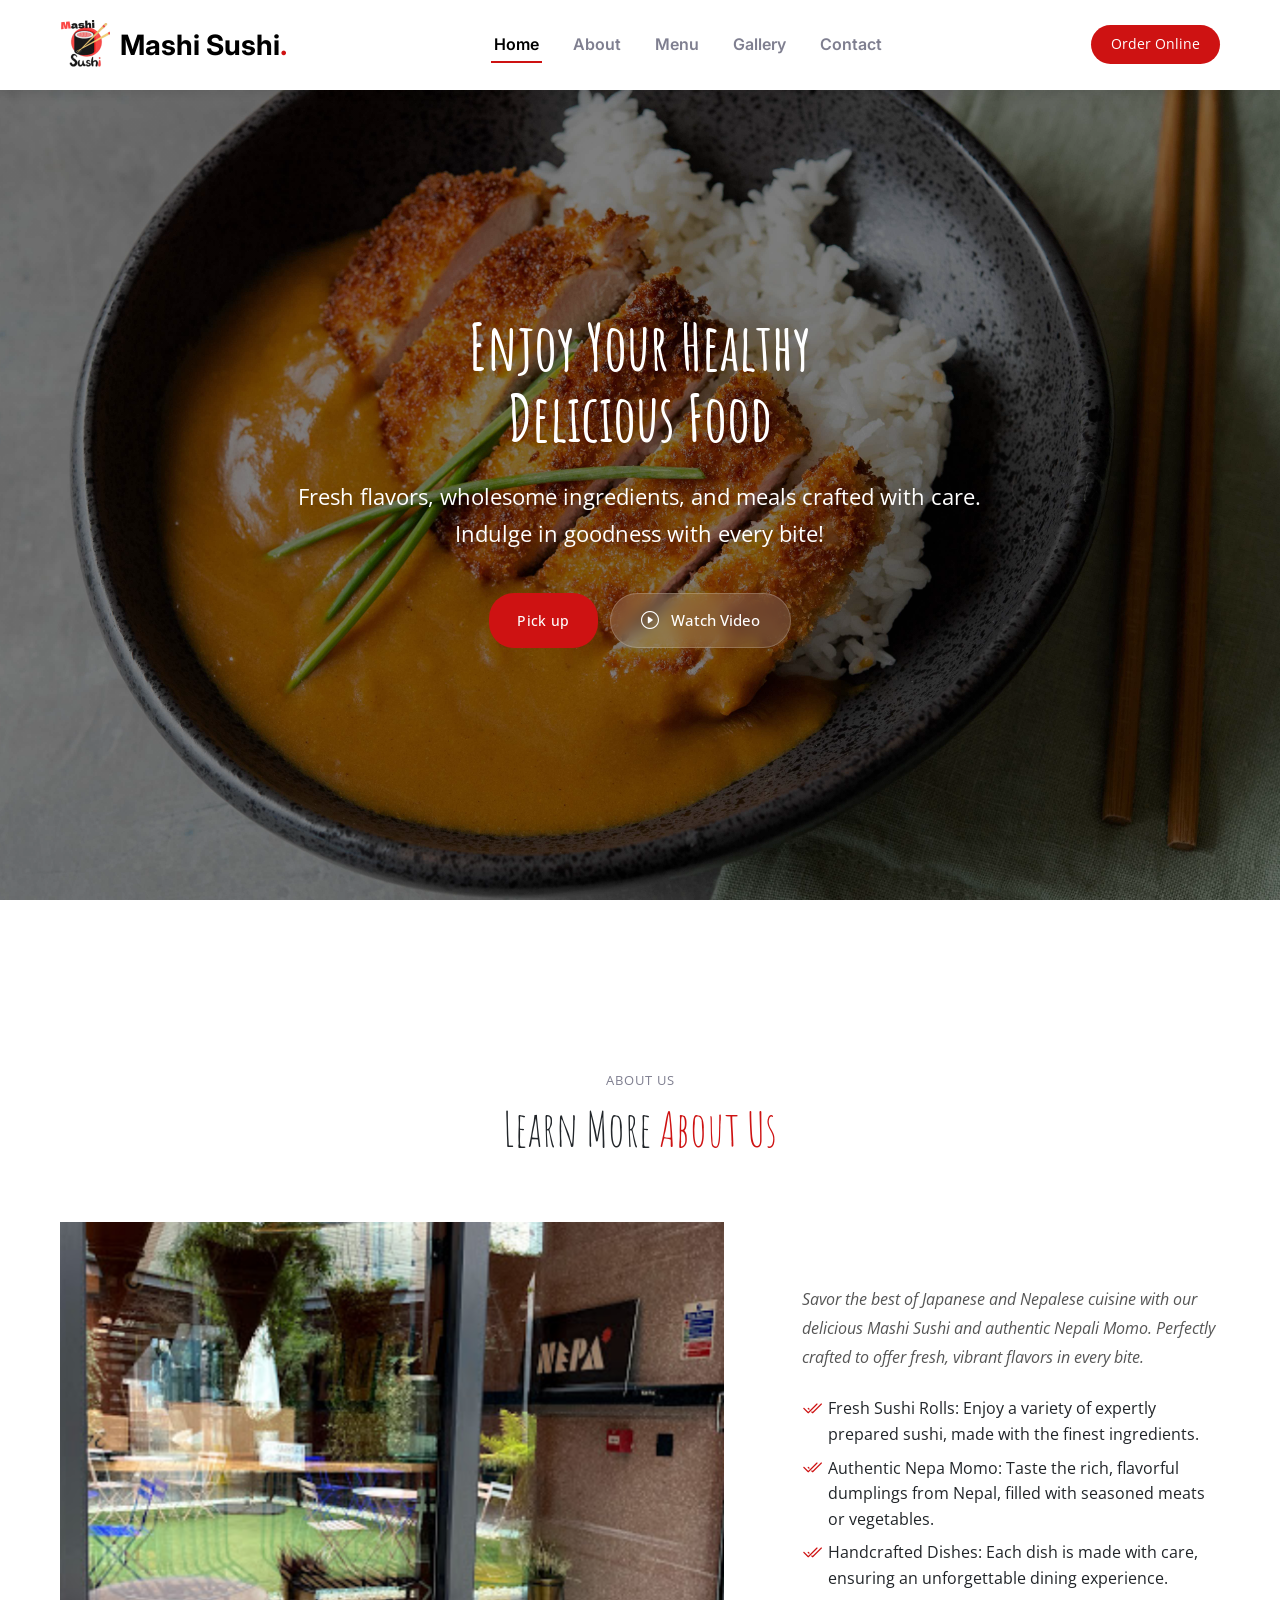
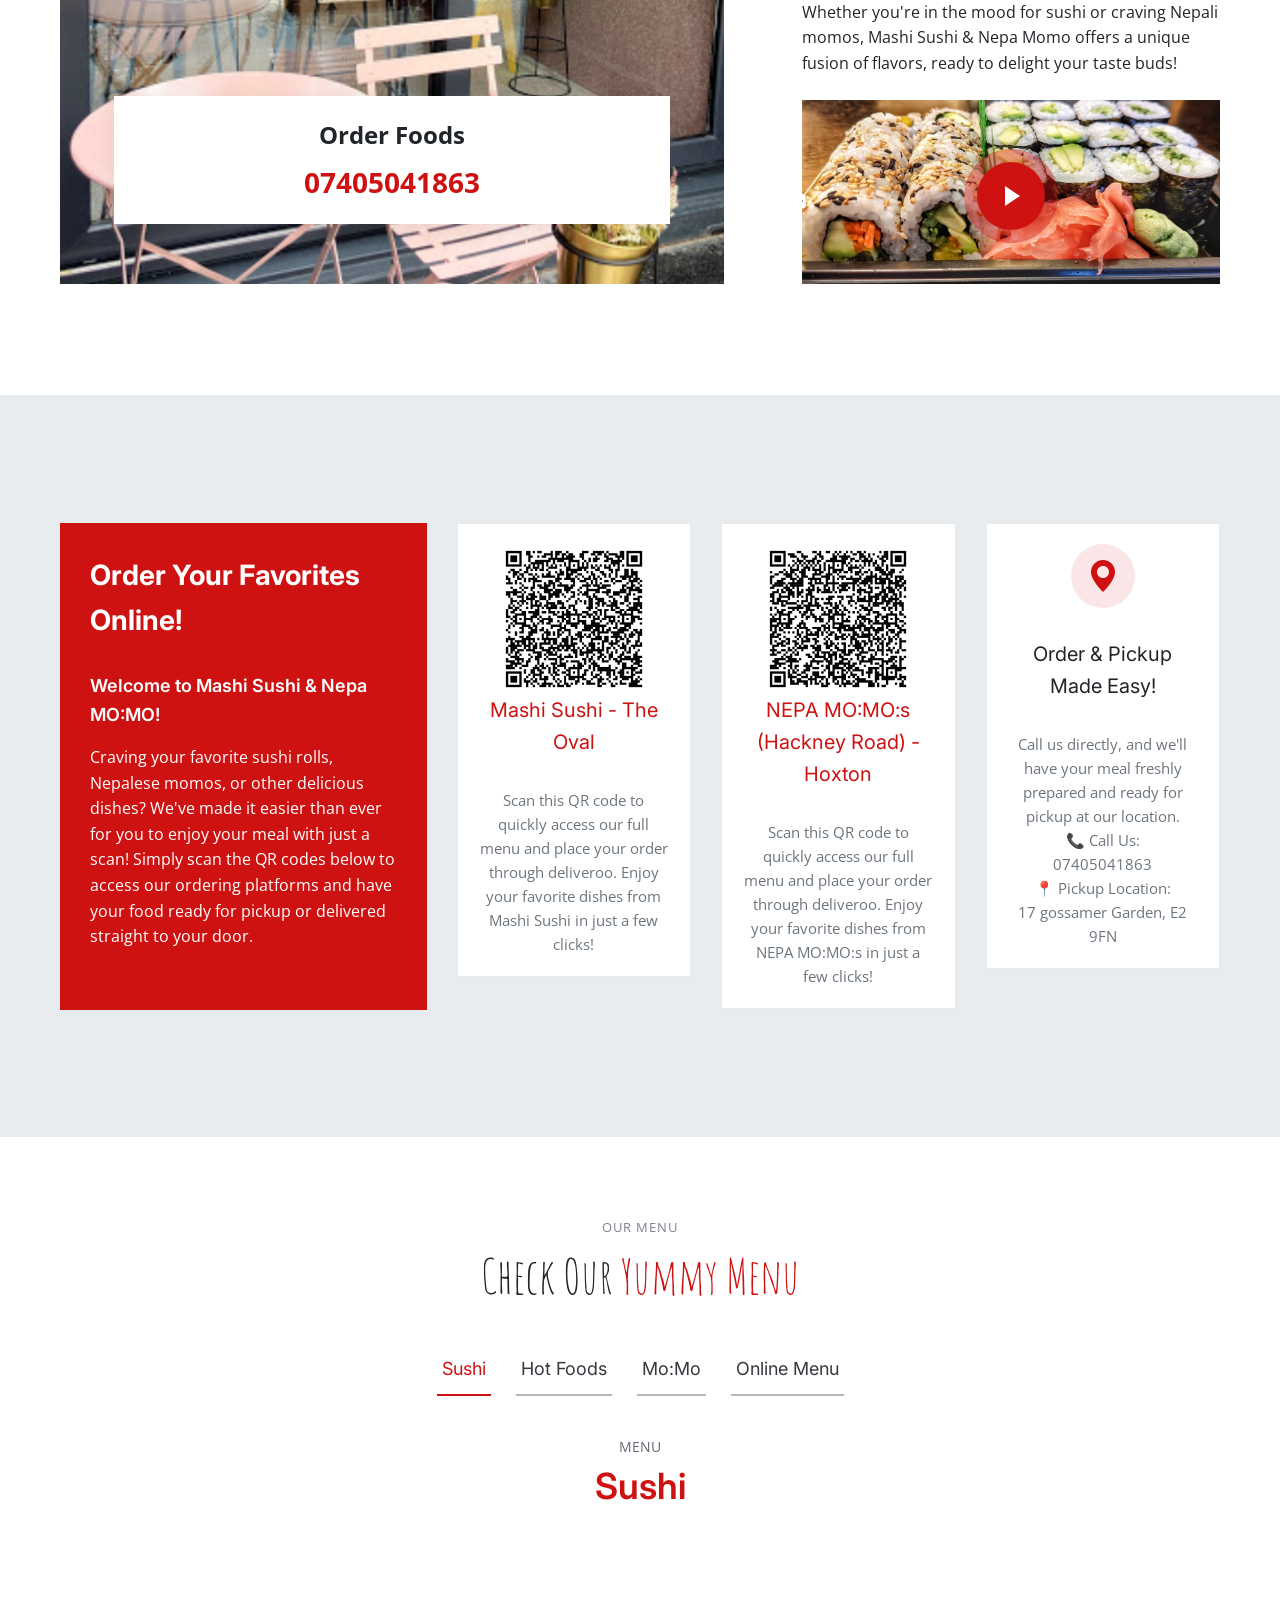
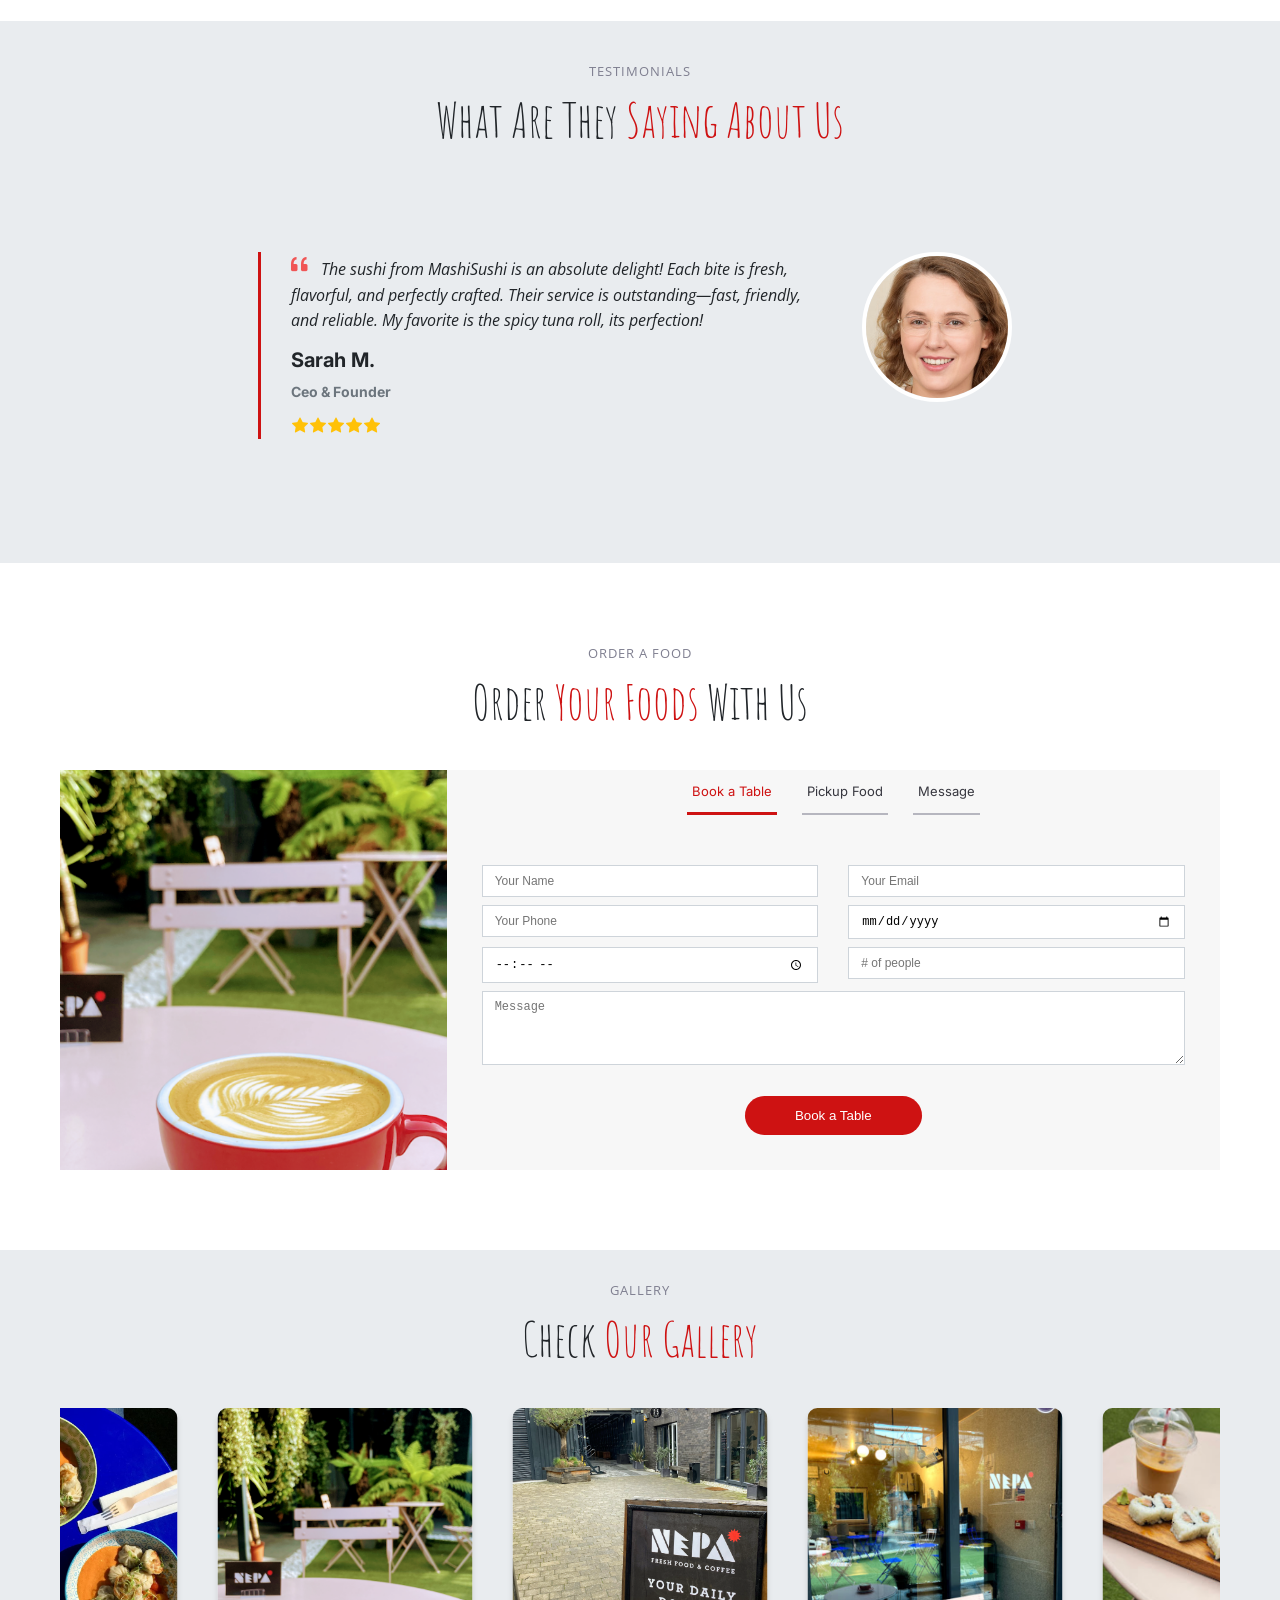
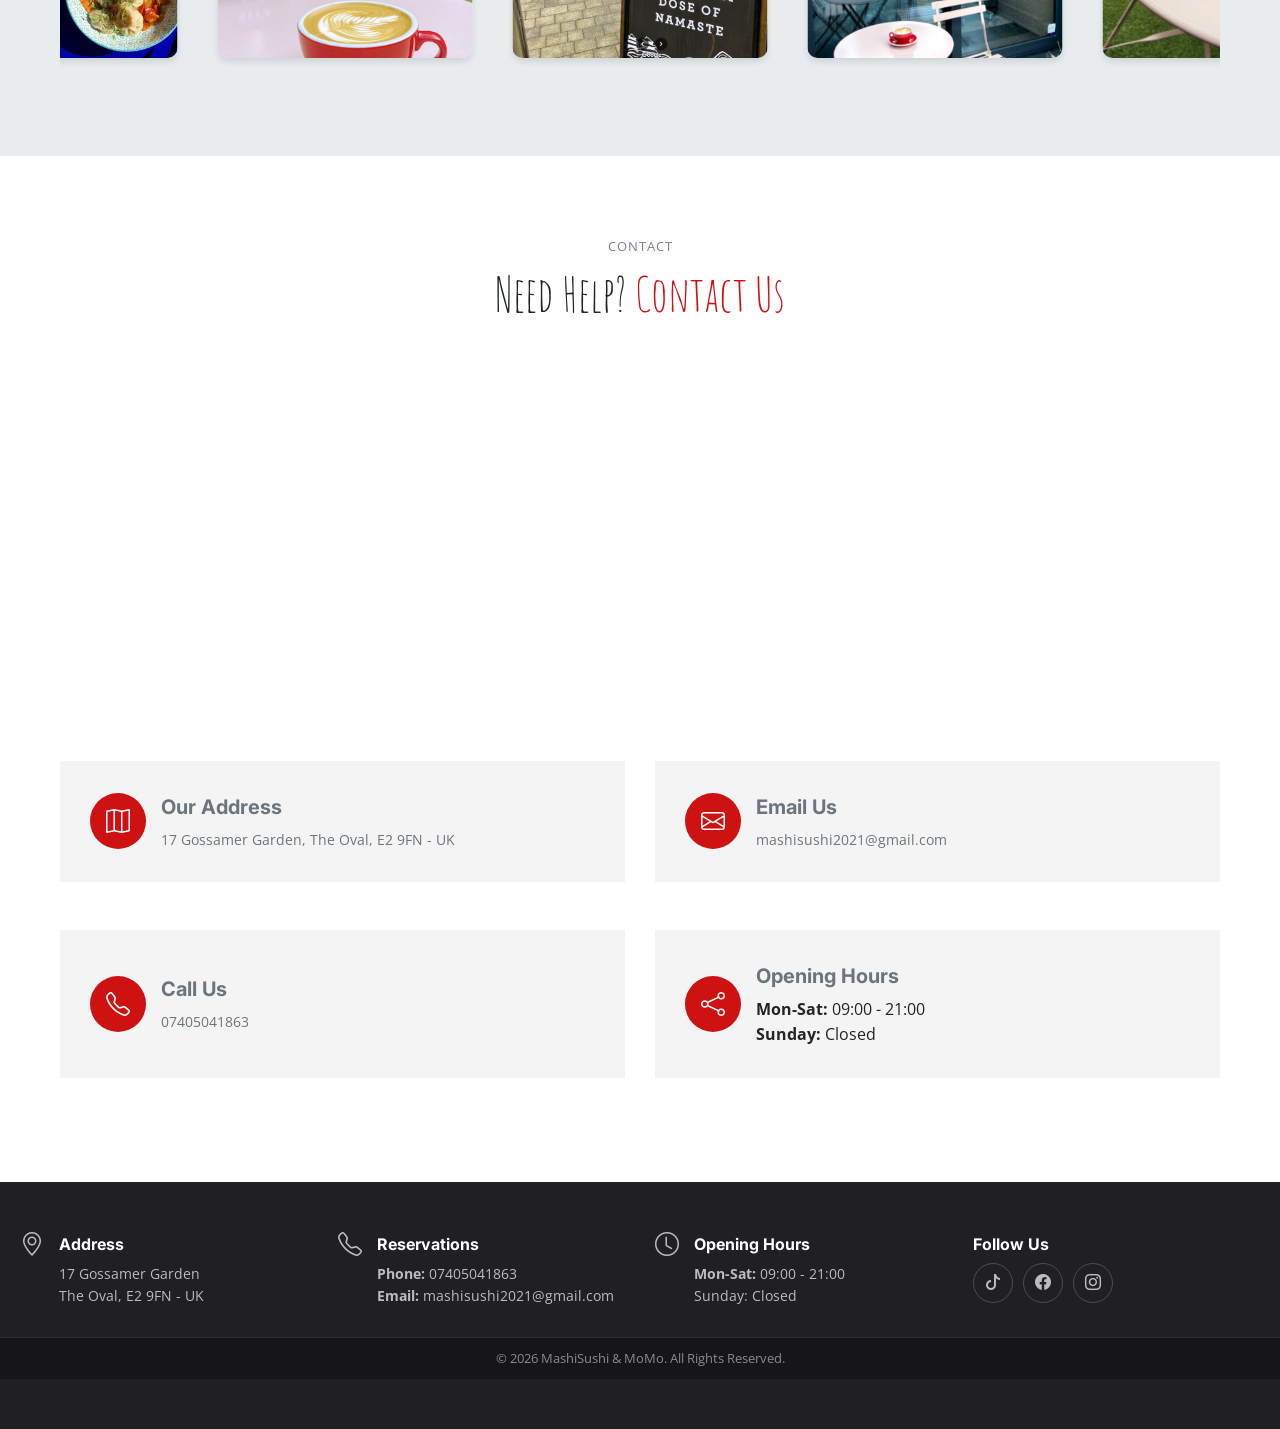
==== commit 3c632f0e: "Enhanced website with multi-tab order forms, improved spacing, and copyright notice" ====
--- a/index.html
+++ b/index.html
@@ -199,8 +199,8 @@
                             <p>Menu</p>
                             <h3>Sushi</h3>
                         </div>
-                        <div class="row gy-5">
-                            <a href="assets/img/menu/MENU1_NEW UPDATE.png" class="glightbox"><img src="assets/img/menu/MENU1_NEW UPDATE.png" class="menu-img img-fluid" alt=""></a>
+                        <div class="row gy-3">
+                            <a href="assets/img/menu/SushiMenu.png" class="glightbox"><img src="assets/img/menu/SushiMenu.png" class="menu-img img-fluid" alt=""></a>
                         </div>
                     </div>
                     <div class="tab-pane fade" id="menu-hot">
@@ -208,7 +208,7 @@
                             <p>Menu</p>
                             <h3>Hot Foods</h3>
                         </div>
-                        <div class="row gy-5">
+                        <div class="row gy-3">
                             <a href="assets/img/menu/MENU2_NEW UPDATED.png" class="glightbox"><img src="assets/img/menu/MENU2_NEW UPDATED.png" class="menu-img img-fluid" alt=""></a>
                         </div>
                     </div>
@@ -217,7 +217,7 @@
                             <p>Menu</p>
                             <h3>MOMO's</h3>
                         </div>
-                        <div class="row gy-5">
+                        <div class="row gy-3">
                             <a href="assets/img/menu/MENU - MOMO - 04-09.png" class="glightbox"><img src="assets/img/menu/MENU - MOMO - 04-09.png" class="menu-img img-fluid" alt=""></a>
                         </div>
                     </div>
@@ -226,7 +226,7 @@
                             <p>Menu</p>
                             <h3>Online Menu</h3>
                         </div>
-                        <div class="row gy-5">
+                        <div class="row gy-3">
                             <a href="assets/img/menu/MashiSushi_Online Menu_P1.png" class="glightbox"><img src="assets/img/menu/MashiSushi_Online Menu_P1.png" class="menu-img img-fluid" alt=""></a>
                             <a href="assets/img/menu/MashiSushi_Online Menu_P2.png" class="glightbox"><img src="assets/img/menu/MashiSushi_Online Menu_P2.png" class="menu-img img-fluid" alt=""></a>
                         </div>
@@ -348,44 +348,127 @@
                 <div class="row g-0">
                     <div class="col-lg-4 reservation-img" style="background-image: url(assets/img/Cafe16_Reservation.PNG);" data-aos="zoom-out" data-aos-delay="200"></div>
                     <div class="col-lg-8 d-flex align-items-center reservation-form-bg">
-                        <form action="" method="post" role="form" class="php-email-form" data-aos="fade-up" data-aos-delay="100">
-                            <div class="row gy-4">
-                                <div class="col-lg-4 col-md-6">
-                                    <input type="text" name="name" class="form-control" id="name" placeholder="Your Name">
-                                    <div class="validate"></div>
-                                </div>
-                                <div class="col-lg-4 col-md-6">
-                                    <input type="email" class="form-control" name="email" id="email" placeholder="Your Email">
-                                    <div class="validate"></div>
-                                </div>
-                                <div class="col-lg-4 col-md-6">
-                                    <input type="text" class="form-control" name="phone" id="phone" placeholder="Your Phone">
-                                    <div class="validate"></div>
-                                </div>
-                                <div class="col-lg-4 col-md-6">
-                                    <input type="text" name="date" class="form-control" id="date" placeholder="Date">
-                                    <div class="validate"></div>
-                                </div>
-                                <div class="col-lg-4 col-md-6">
-                                    <input type="text" class="form-control" name="time" id="time" placeholder="Time">
-                                    <div class="validate"></div>
-                                </div>
-                                <div class="col-lg-4 col-md-6">
-                                    <input type="number" class="form-control" name="people" id="people" placeholder="# of people">
-                                    <div class="validate"></div>
-                                </div>
-                            </div>
-                            <div class="form-group mt-3">
-                                <textarea class="form-control" name="message" rows="5" placeholder="Message"></textarea>
-                                <div class="validate"></div>
-                            </div>
-                            <div class="mb-3">
-                                <div class="loading">Loading</div>
-                                <div class="error-message"></div>
-                                <div class="sent-message">Your booking request was sent. We will call back or send an Email to confirm your reservation. Thank you!</div>
-                            </div>
-                            <div class="text-center"><button type="submit">Book a Table</button></div>
-                        </form>
+                        <div class="w-100" data-aos="fade-up" data-aos-delay="100">
+                            <ul class="nav nav-tabs d-flex justify-content-center" data-aos="fade-up" data-aos-delay="200">
+                                <li class="nav-item">
+                                    <a class="nav-link active show" data-bs-toggle="tab" data-bs-target="#booking-tab">
+                                        <h4>Book a Table</h4>
+                                    </a>
+                                </li>
+                                <li class="nav-item">
+                                    <a class="nav-link" data-bs-toggle="tab" data-bs-target="#order-tab">
+                                        <h4>Pickup Food</h4>
+                                    </a>
+                                </li>
+                                <li class="nav-item">
+                                    <a class="nav-link" data-bs-toggle="tab" data-bs-target="#message-tab">
+                                        <h4>Message</h4>
+                                    </a>
+                                </li>
+                            </ul>
+                            <div class="tab-content" data-aos="fade-up" data-aos-delay="300">
+                                <!-- Book a Table Form -->
+                                <div class="tab-pane fade active show" id="booking-tab">
+                                    <form action="#" method="post" role="form" class="booking-form">
+                                        <div class="row gy-3">
+                                            <div class="col-lg-6 col-md-6">
+                                                <input type="text" name="name" class="form-control" id="booking-name" placeholder="Your Name">
+                                                <div class="validate"></div>
+                                            </div>
+                                            <div class="col-lg-6 col-md-6">
+                                                <input type="email" class="form-control" name="email" id="booking-email" placeholder="Your Email">
+                                                <div class="validate"></div>
+                                            </div>
+                                            <div class="col-lg-6 col-md-6">
+                                                <input type="text" class="form-control" name="phone" id="booking-phone" placeholder="Your Phone">
+                                                <div class="validate"></div>
+                                            </div>
+                                            <div class="col-lg-6 col-md-6">
+                                                <input type="date" name="date" class="form-control" id="booking-date">
+                                                <div class="validate"></div>
+                                            </div>
+                                            <div class="col-lg-6 col-md-6">
+                                                <input type="time" class="form-control" name="time" id="booking-time" placeholder="Time">
+                                                <div class="validate"></div>
+                                            </div>
+                                            <div class="col-lg-6 col-md-6">
+                                                <input type="number" class="form-control" name="people" id="booking-people" placeholder="# of people">
+                                                <div class="validate"></div>
+                                            </div>
+                                            <div class="col-lg-12">
+                                                <textarea class="form-control" name="message" rows="4" placeholder="Message"></textarea>
+                                                <div class="validate"></div>
+                                            </div>
+                                        </div>
+                                        <div class="text-center"><button type="submit">Book a Table</button></div>
+                                    </form>
+                                </div>
+                                <!-- Order Food Form -->
+                                <div class="tab-pane fade" id="order-tab">
+                                    <form action="#" method="post" role="form" class="order-form">
+                                        <div class="row gy-3">
+                                            <div class="col-lg-6 col-md-6">
+                                                <input type="text" name="name" class="form-control" id="order-name" placeholder="Your Name">
+                                                <div class="validate"></div>
+                                            </div>
+                                            <div class="col-lg-6 col-md-6">
+                                                <input type="email" class="form-control" name="email" id="order-email" placeholder="Your Email">
+                                                <div class="validate"></div>
+                                            </div>
+                                            <div class="col-lg-6 col-md-6">
+                                                <input type="text" class="form-control" name="phone" id="order-phone" placeholder="Your Phone">
+                                                <div class="validate"></div>
+                                            </div>
+                                            <div class="col-lg-6 col-md-6">
+                                                <input type="text" class="form-control" name="address" id="order-address" placeholder="Pickup Address" value="Pickup location: Unit 17, Gossamer Garden, E2 9FN" readonly>
+                                                <div class="validate"></div>
+                                            </div>
+                                            <div class="col-lg-12 col-md-12">
+                                                <input type="text" class="form-control" name="food-name" id="order-food" placeholder="Food Name (or multiple foods separated by comma)">
+                                                <div class="validate"></div>
+                                            </div>
+                                            <div class="col-lg-12 col-md-12">
+                                                <input type="text" class="form-control" name="portion" id="order-portion" placeholder="Portion Size (e.g., small, medium, large)">
+                                                <div class="validate"></div>
+                                            </div>
+                                            <div class="col-lg-12">
+                                                <textarea class="form-control" name="message" rows="4" placeholder="Additional Message"></textarea>
+                                                <div class="validate"></div>
+                                            </div>
+                                        </div>
+                                        <div class="text-center"><button type="submit">Order Food</button></div>
+                                    </form>
+                                </div>
+                                <!-- Message Form -->
+                                <div class="tab-pane fade" id="message-tab">
+                                    <form action="#" method="post" role="form" class="message-form">
+                                        <div class="row gy-3">
+                                            <div class="col-lg-6 col-md-6">
+                                                <input type="text" name="name" class="form-control" id="message-name" placeholder="Your Name">
+                                                <div class="validate"></div>
+                                            </div>
+                                            <div class="col-lg-6 col-md-6">
+                                                <input type="email" class="form-control" name="email" id="message-email" placeholder="Your Email">
+                                                <div class="validate"></div>
+                                            </div>
+                                            <div class="col-lg-12 col-md-12">
+                                                <input type="text" class="form-control" name="phone" id="message-phone" placeholder="Your Phone">
+                                                <div class="validate"></div>
+                                            </div>
+                                            <div class="col-lg-12 col-md-12">
+                                                <input type="text" class="form-control" name="query" id="message-query" placeholder="Query/Subject">
+                                                <div class="validate"></div>
+                                            </div>
+                                            <div class="col-lg-12">
+                                                <textarea class="form-control" name="message" rows="4" placeholder="Your Message"></textarea>
+                                                <div class="validate"></div>
+                                            </div>
+                                        </div>
+                                        <div class="text-center"><button type="submit">Send Message</button></div>
+                                    </form>
+                                </div>
+                            </div>
+                        </div>
                     </div>
                 </div>
             </div>
@@ -527,6 +610,11 @@
                 </div>
             </div>
         </div>
+        <div class="copyright">
+            <div class="container">
+                <p>&copy; 2026 MashiSushi & MoMo. All Rights Reserved.</p>
+            </div>
+        </div>
     </footer>
 
     <a href="#" class="scroll-top d-flex align-items-center justify-content-center"><i class="bi bi-arrow-up-short"></i></a>
--- a/styles.css
+++ b/styles.css
@@ -627,90 +627,96 @@
   .navbar {
     position: fixed;
     top: 0;
-    right: -100%;
+    left: 0;
+    right: 0;
     width: 100%;
-    max-width: 400px;
-    border-left: 1px solid #666;
-    bottom: 0;
-    transition: 0.3s;
-    z-index: 9997;
+    height: auto;
+    max-height: 80vh;
+    transform: translateY(-100%);
+    transition: transform 0.4s cubic-bezier(0.4, 0, 0.2, 1);
+    z-index: 99999;
+    border-bottom: 3px solid var(--color-primary);
+    box-shadow: 0 10px 30px rgba(0, 0, 0, 0.2);
   }
 
   .navbar ul {
-    position: absolute;
-    inset: 0;
-    padding: 50px 0 10px 0;
+    position: relative;
+    padding: 80px 20px 20px 20px;
     margin: 0;
-    background: rgba(255, 255, 255, 0.9);
+    background: #ffffff;
     overflow-y: auto;
     transition: 0.3s;
-    z-index: 9998;
+    z-index: 100000;
+    list-style: none;
   }
 
   .navbar a,
   .navbar a:focus {
-    display: flex;
-    align-items: center;
-    justify-content: space-between;
-    padding: 10px 20px;
+    display: block;
+    text-align: center;
+    padding: 18px 20px;
     font-family: var(--font-secondary);
-    border-bottom: 2px solid rgba(255, 255, 255, 0.8);
-    font-size: 16px;
+    border-bottom: 1px solid #f0f0f0;
+    font-size: 18px;
     font-weight: 600;
-    color: #7f7f90;
+    color: #333;
     white-space: nowrap;
     transition: 0.3s;
+    position: relative;
   }
 
   .navbar a:hover,
   .navbar li:hover > a {
-    color: #000;
+    color: var(--color-primary);
+    background: #f8f9fa;
+    padding-left: 30px;
   }
 
   .navbar .active,
   .navbar .active:focus {
-    color: #000;
-    border-color: var(--color-primary);
-  }
-
-  .mobile-nav-show {
-    color: var(--color-secondary);
-    font-size: 28px;
-    cursor: pointer;
-    line-height: 0;
-    transition: 0.5s;
-    z-index: 9999;
-    margin: 0 10px 0 20px;
-    display: block;
-  }
-
+    color: var(--color-primary);
+    background: transparent;
+    border-bottom: 3px solid var(--color-primary);
+  }
+
+  .mobile-nav-show,
   .mobile-nav-hide {
     color: var(--color-secondary);
     font-size: 32px;
     cursor: pointer;
     line-height: 0;
-    transition: 0.5s;
-    position: fixed;
+    transition: transform 0.3s ease-in-out, opacity 0.3s ease-in-out;
+    z-index: 100001;
+    margin: 0 20px 0 20px;
+    display: block;
+    position: absolute;
+    top: 50%;
     right: 20px;
-    top: 20px;
-    z-index: 9999;
-    display: none;
+    transform: translateY(-50%);
+  }
+
+  .mobile-nav-hide {
+    transform: translateY(-50%) rotate(0deg) scale(0);
+    opacity: 0;
+    color: #d63031;
+  }
+
+  .mobile-nav-active .mobile-nav-hide {
+    transform: translateY(-50%) rotate(0deg) scale(1);
+    opacity: 1;
+  }
+
+  .mobile-nav-active .mobile-nav-show {
+    transform: translateY(-50%) rotate(90deg) scale(0);
+    opacity: 0;
   }
 
   .mobile-nav-active {
-    overflow: hidden;
+    overflow: auto;
   }
 
   .mobile-nav-active .navbar {
-    right: 0;
-  }
-
-  .mobile-nav-active .navbar:before {
-    content: "";
-    position: fixed;
-    inset: 0;
-    background: rgba(255, 255, 255, 0.8);
-    z-index: 9996;
+    transform: translateY(0);
   }
 }
 
@@ -1031,14 +1037,16 @@
   list-style: none;
   padding: 0;
   margin-bottom: 30px;
+  flex-wrap: wrap;
+  gap: 5px;
 }
 
 .menu .nav-item {
-  margin: 0 10px;
+  margin: 0 5px;
 }
 
 .menu .nav-link {
-  margin: 0 10px;
+  margin: 0 5px;
   padding: 10px 5px;
   transition: 0.3s;
   color: var(--color-secondary);
@@ -1233,7 +1241,7 @@
 
 .testimonials .swiper {
   width: 100%;
-  padding-bottom: 60px;
+  padding-bottom: 20px;
 }
 
 .testimonials .swiper-pagination {
@@ -1258,7 +1266,8 @@
 # Book A Table Section
 --------------------------------------------------------------*/
 .book-a-table .reservation-img {
-  height: 500px;
+  min-height: 400px;
+  height: auto;
   background-size: cover;
   background-position: center;
   width: 100%;
@@ -1267,15 +1276,164 @@
 
 .book-a-table .reservation-form-bg {
   background: rgba(55, 55, 63, 0.04);
-}
-
-.book-a-table .php-email-form {
-  padding: 40px;
+  min-height: 400px;
+  display: flex;
+  flex-direction: column;
+  justify-content: center;
+}
+
+.book-a-table .php-email-form,
+.book-a-table .booking-form,
+.book-a-table .order-form,
+.book-a-table .message-form {
+  padding: 20px 15px;
+}
+
+.book-a-table .nav-tabs {
+  border: 0;
+  display: flex;
+  justify-content: center;
+  list-style: none;
+  padding: 0;
+  margin-bottom: 15px;
+  flex-wrap: wrap;
+  gap: 5px;
+}
+
+.book-a-table .nav-item {
+  margin: 0 5px;
+}
+
+.book-a-table .nav-link {
+  margin: 0 5px;
+  padding: 10px 5px;
+  transition: 0.3s;
+  color: var(--color-secondary);
+  border-radius: 0;
+  cursor: pointer;
+  height: 100%;
+  border: 0;
+  background: transparent;
+  text-decoration: none;
+  display: inline-block;
+}
+
+.book-a-table .nav-link h4 {
+  font-size: 13px;
+  font-weight: 400;
+  margin: 0;
+  color: var(--color-secondary);
+}
+
+.book-a-table .nav-link:hover,
+.book-a-table .nav-link:hover h4 {
+  color: var(--color-primary);
+  border-bottom-color: var(--color-primary);
+}
+
+.book-a-table .nav-link.active {
+  color: var(--color-primary);
+  border-bottom: 3px solid var(--color-primary);
+  background: transparent;
+}
+
+.book-a-table .nav-link.active h4 {
+  color: var(--color-primary);
+}
+
+.book-a-table .nav-link:not(.active) {
+  border-bottom: 2px solid #b6b6bf;
+}
+
+.book-a-table .tab-pane {
+  display: none;
+}
+
+.book-a-table .tab-pane.active {
+  display: block;
+}
+
+.book-a-table .tab-content {
+  padding: 15px 20px;
+}
+
+.book-a-table .form-group {
+  margin-top: 8px;
+  margin-bottom: 0;
+}
+
+.book-a-table .col-lg-6,
+.book-a-table .col-md-6,
+.book-a-table .col-lg-12,
+.book-a-table .col-md-12 {
+  margin-bottom: 8px;
+}
+
+.book-a-table .form-control {
+  border-radius: 0;
+  box-shadow: none;
+  font-size: 12px;
+  border: 1px solid #ced4da;
+  padding: 8px 12px;
+  width: 100%;
+  box-sizing: border-box;
+}
+
+.book-a-table input[type="date"],
+.book-a-table input[type="time"] {
+  -webkit-appearance: none;
+  -moz-appearance: none;
+  appearance: none;
+}
+
+.book-a-table textarea.form-control {
+  box-sizing: border-box;
+  margin: 0;
+  padding: 8px 12px;
+}
+
+.book-a-table .form-control:focus {
+  outline: none;
+  border-color: var(--color-primary);
+  box-shadow: none;
+}
+
+.book-a-table button[type="submit"] {
+  background: var(--color-primary);
+  border: 0;
+  padding: 12px 50px;
+  color: #fff;
+  transition: 0.4s;
+  border-radius: 50px;
+  cursor: pointer;
+  font-weight: 500;
+  margin-top: 15px;
+}
+
+.book-a-table button[type="submit"]:hover {
+  background: #ec2727;
+  transform: translateY(-2px);
+  box-shadow: 0 4px 12px rgba(206, 18, 18, 0.3);
 }
 
 @media (max-width: 575px) {
-  .book-a-table .php-email-form {
-    padding: 20px;
+  .book-a-table .php-email-form,
+  .book-a-table .booking-form,
+  .book-a-table .order-form,
+  .book-a-table .message-form {
+    padding: 15px;
+  }
+
+  .book-a-table .nav-link h4 {
+    font-size: 13px;
+  }
+
+  .book-a-table .col-lg-6,
+  .book-a-table .col-md-6,
+  .book-a-table .col-lg-12,
+  .book-a-table .col-md-12 {
+    padding-left: 8px;
+    padding-right: 8px;
   }
 }
 
@@ -1351,13 +1509,19 @@
 --------------------------------------------------------------*/
 .gallery {
   background-color: #e9ecef;
-  padding: 80px 0;
+  padding: 30px 0;
 }
 
 .gallery .swiper {
   width: 100%;
   padding-bottom: 60px;
   overflow: hidden;
+}
+
+@media (max-width: 575px) {
+  .gallery .swiper {
+    width: 100%;
+  }
 }
 
 .gallery .swiper-wrapper {
@@ -1382,6 +1546,20 @@
   cursor: pointer;
   transition: 0.3s;
   box-shadow: 0 4px 6px rgba(0, 0, 0, 0.1);
+}
+
+@media (max-width: 575px) {
+  .gallery .swiper-slide {
+    width: 100% !important;
+    padding: 0 !important;
+  }
+
+  .gallery .swiper-slide img {
+    width: 100% !important;
+    max-width: none !important;
+    height: 300px !important;
+    object-fit: cover !important;
+  }
 }
 
 .gallery .swiper-slide img:hover {
@@ -1531,6 +1709,19 @@
   border-color: #fff;
 }
 
+.footer .copyright {
+  background: #15151a;
+  padding: 10px 0;
+  text-align: center;
+  border-top: 1px solid rgba(255, 255, 255, 0.1);
+}
+
+.footer .copyright p {
+  margin: 0;
+  color: rgba(255, 255, 255, 0.5);
+  font-size: 13px;
+}
+
 /*--------------------------------------------------------------
 # Responsive Design
 --------------------------------------------------------------*/
@@ -1568,10 +1759,6 @@
     padding: 20px;
   }
   
-  .gallery .swiper-slide img {
-    max-width: 280px;
-    height: 200px;
-  }
 }
 
 @media (max-width: 767px) {
@@ -1610,11 +1797,6 @@
   
   .testimonials .testimonial-content h3 {
     font-size: 18px;
-  }
-  
-  .gallery .swiper-slide img {
-    max-width: 250px;
-    height: 180px;
   }
   
   .contact .info-item {
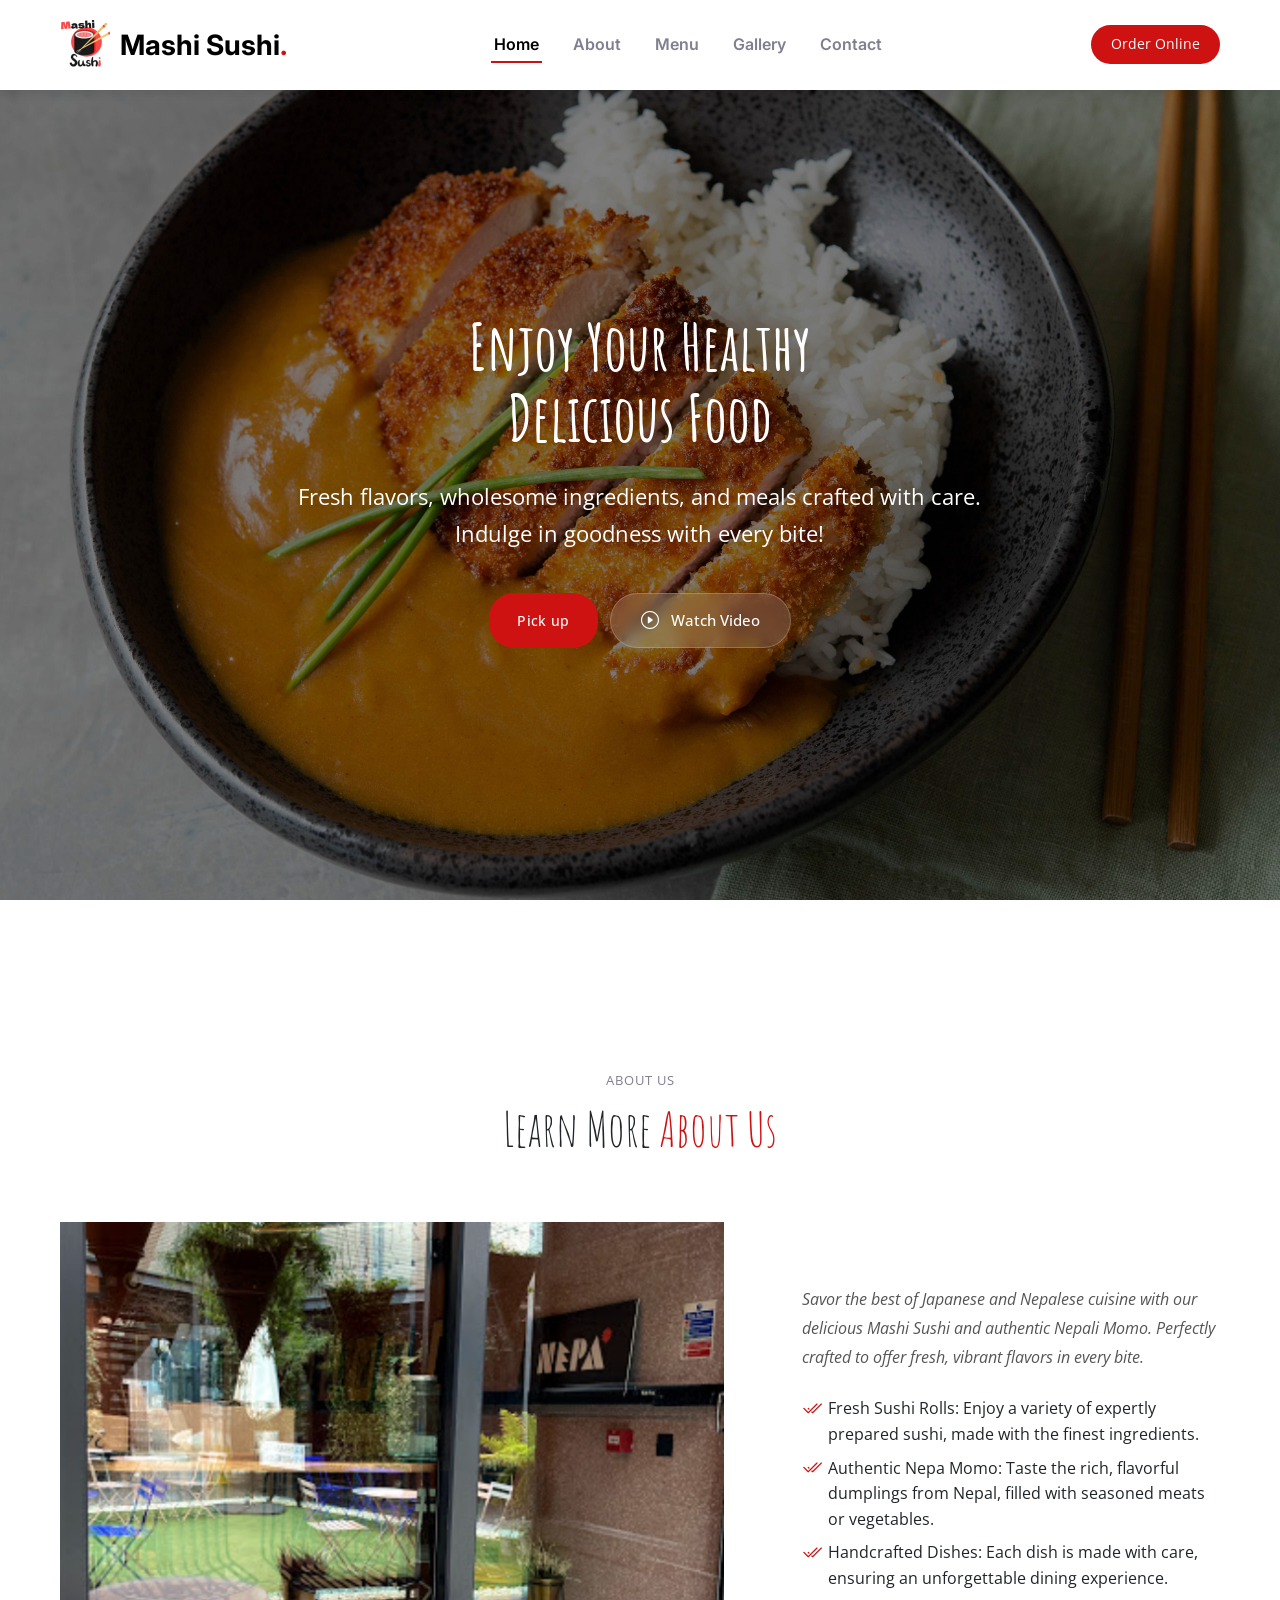
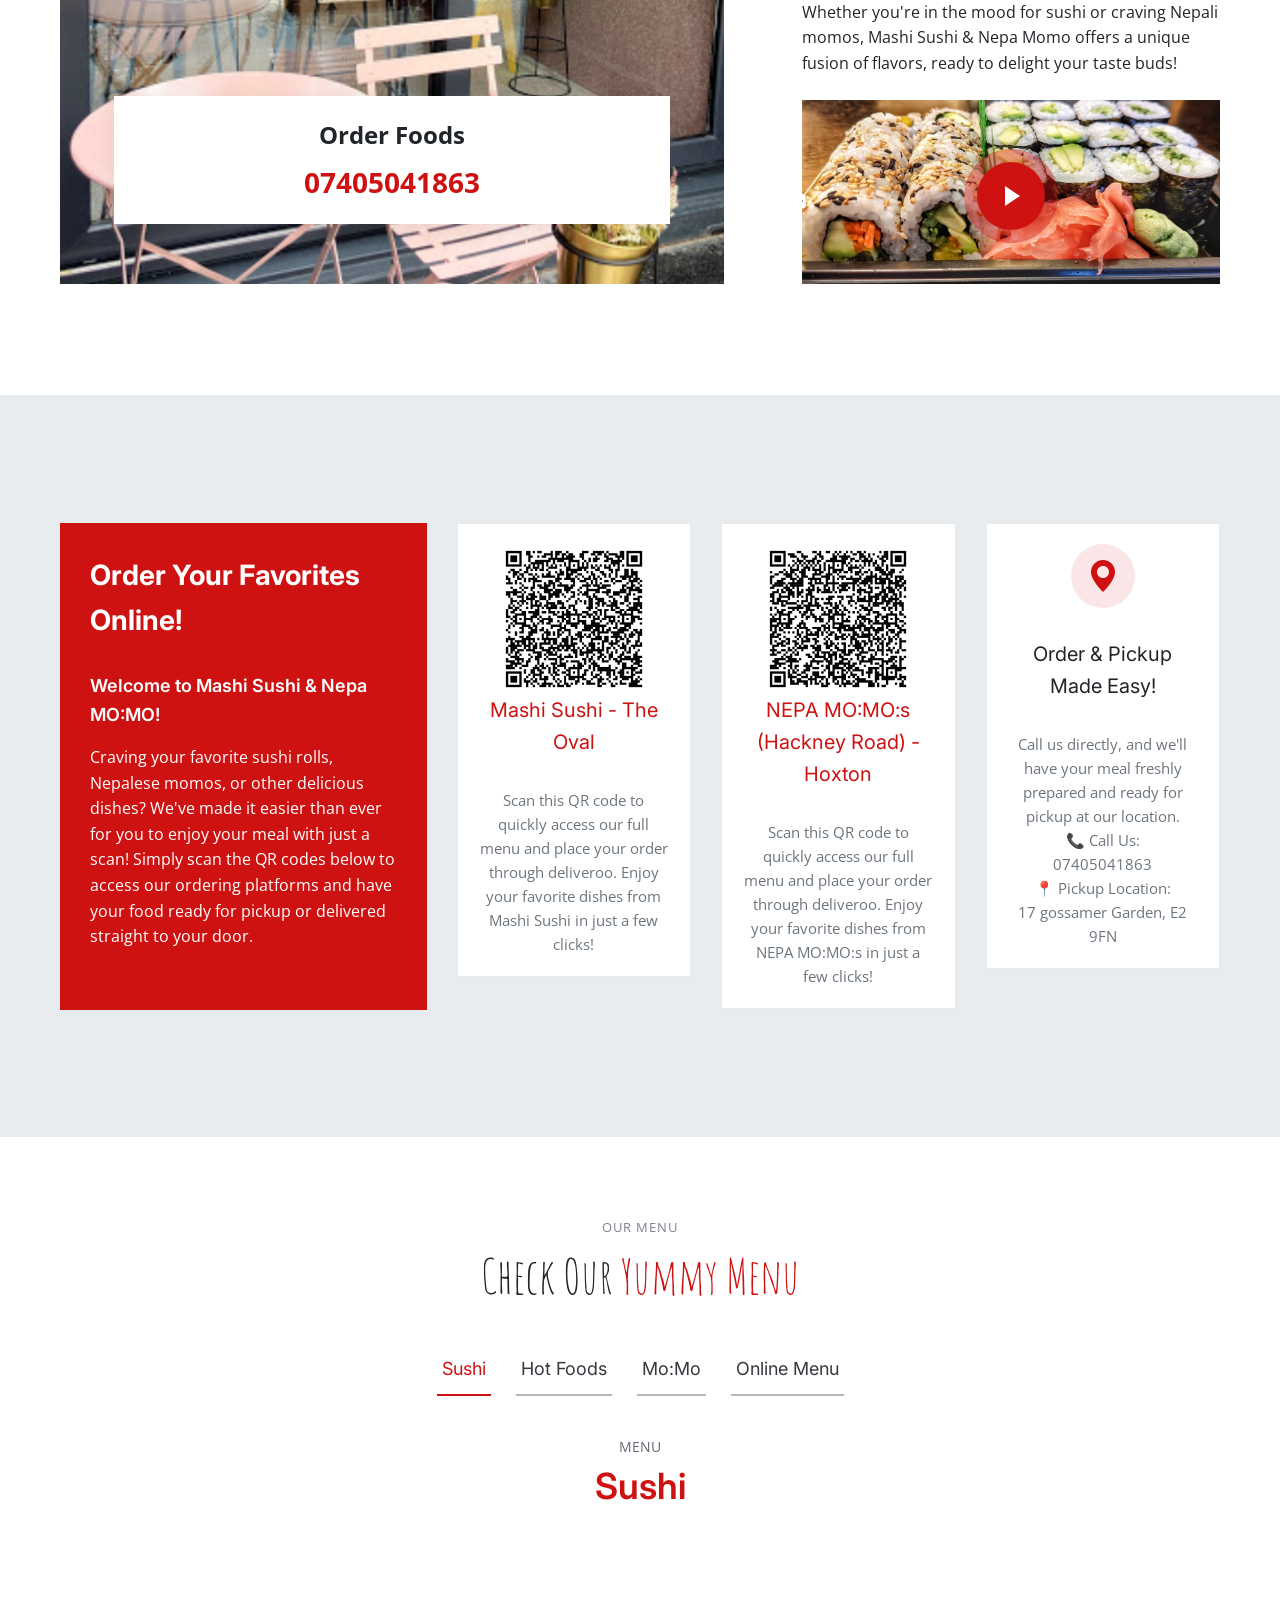
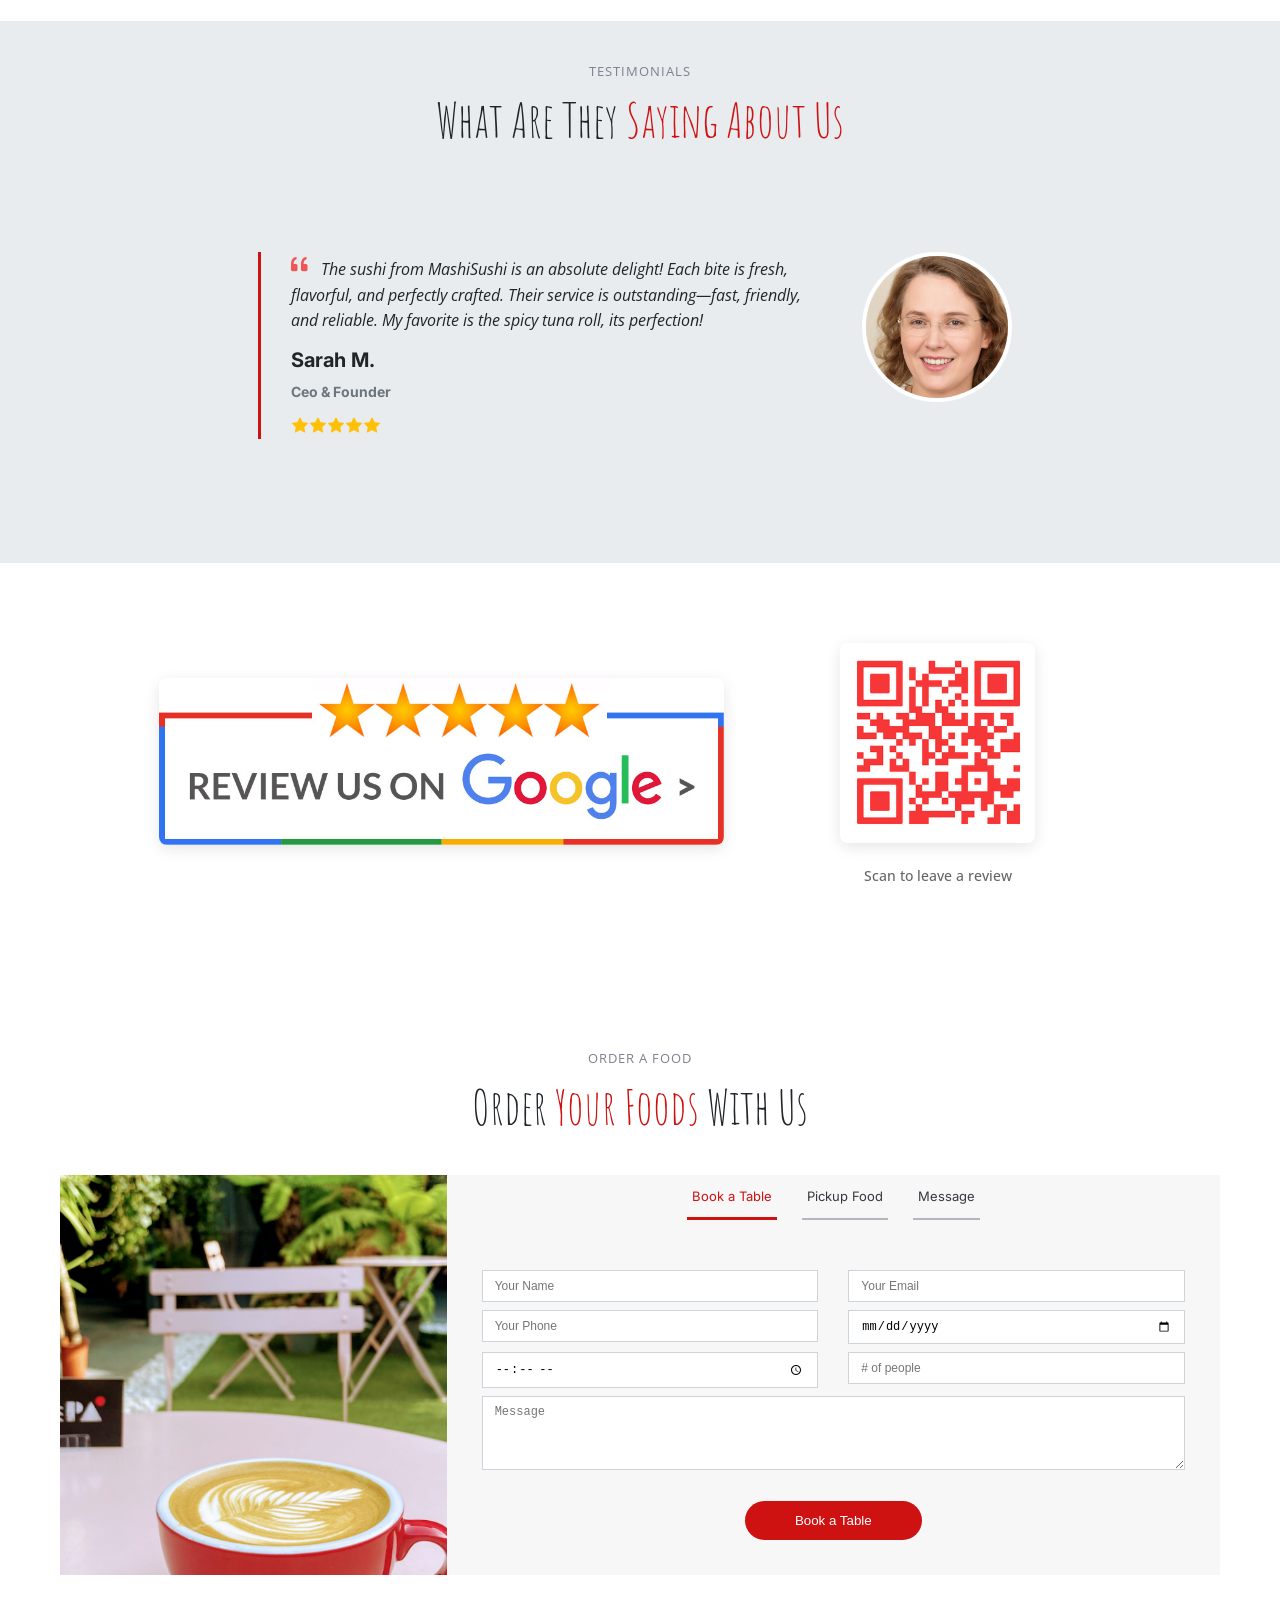
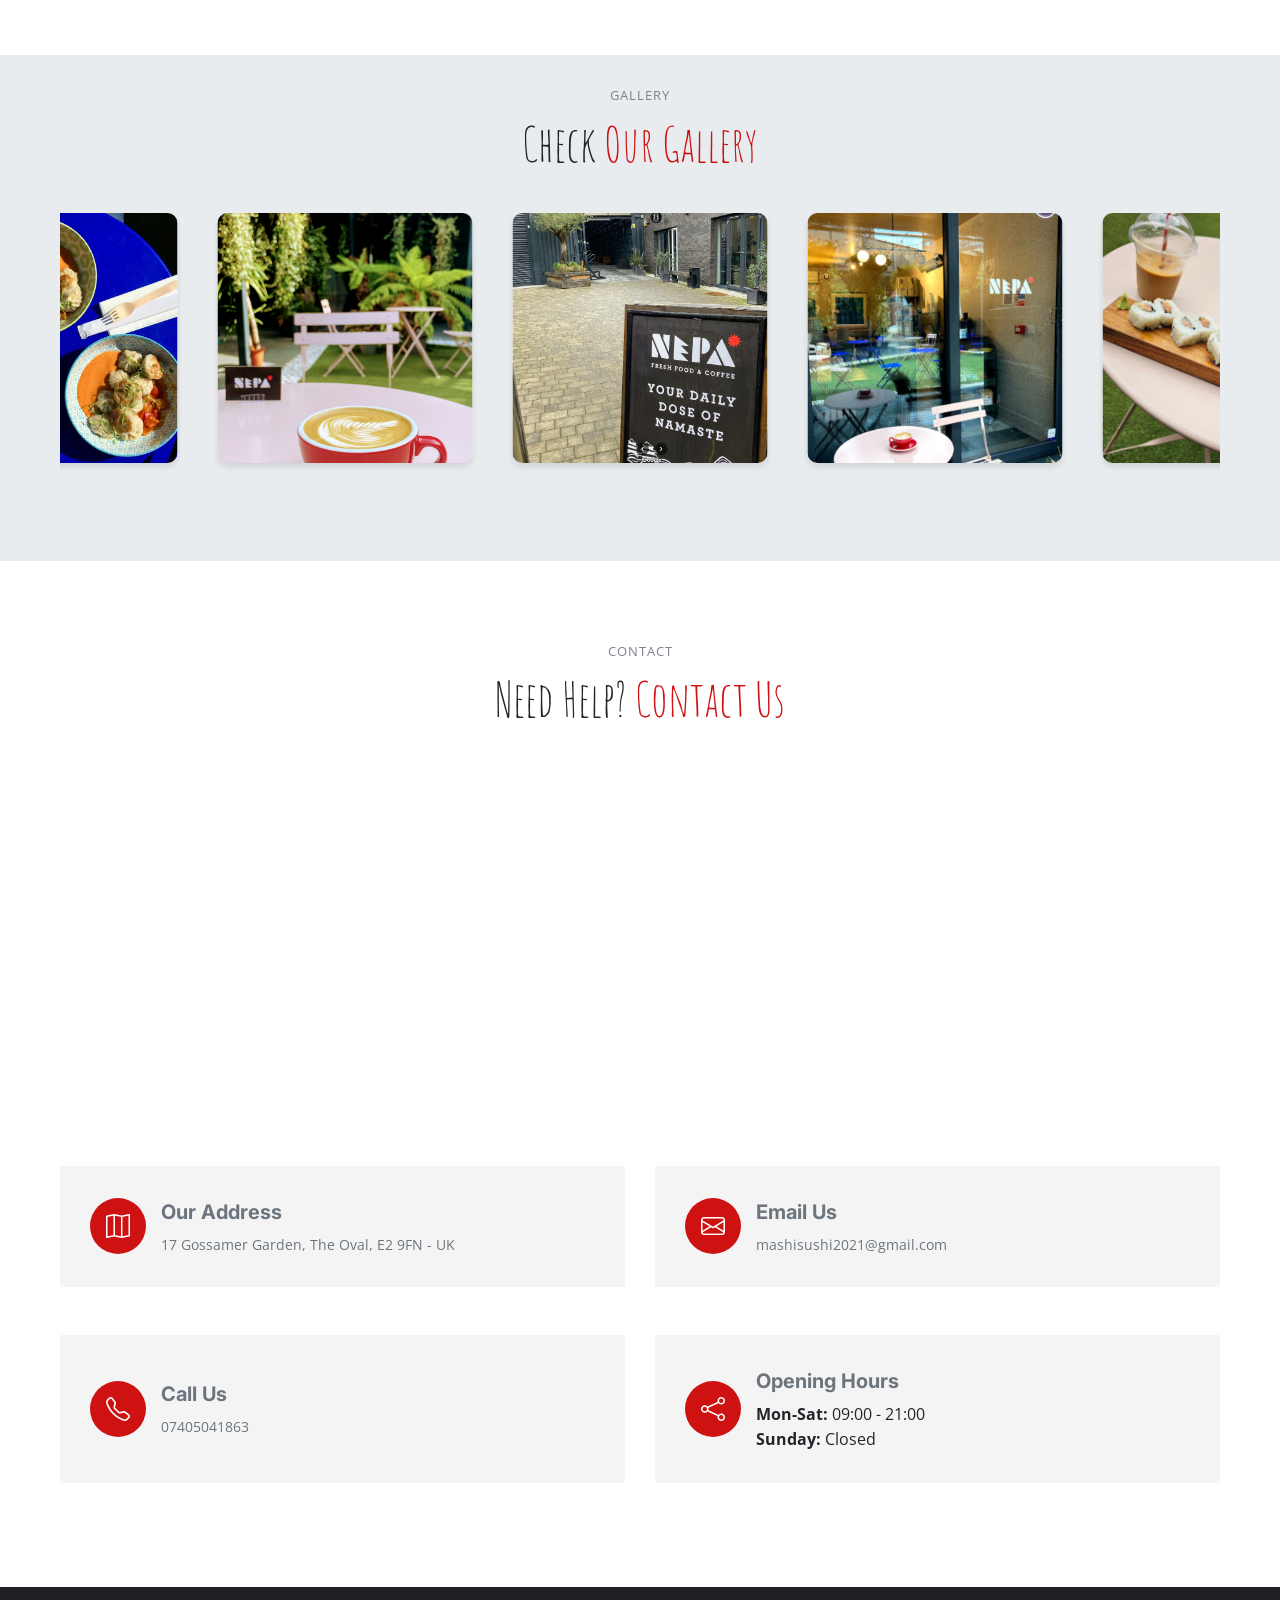
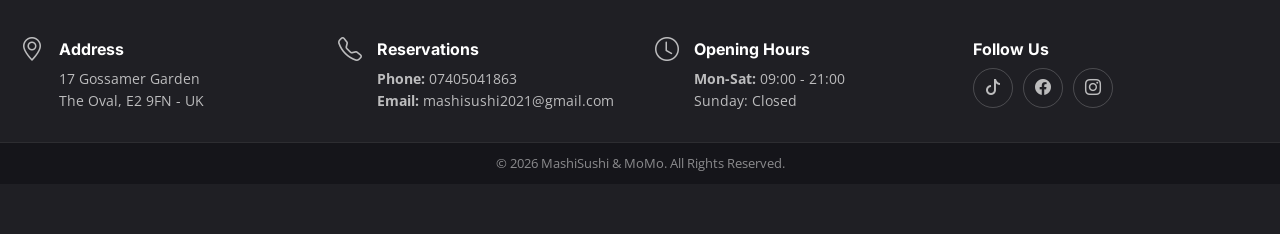
==== commit e27238f6: "Added review QR code section below testimonials with banner and clickable links" ====
--- a/index.html
+++ b/index.html
@@ -2,7 +2,7 @@
 <html lang="en">
 <head>
     <meta charset="utf-8">
-    <meta content="width=device-width, initial-scale=1.0" name="viewport">
+    <meta content="width=device-width, initial-scale=1.0, maximum-scale=1.0, user-scalable=no" name="viewport">
     <title>Mashi Sushi & Nepa MO:MO | Authentic Japanese Sushi and Nepalese Momo in London</title>
     <meta content="Mashi Sushi & Nepa MO:MO offers authentic Japanese sushi and Nepalese momo in London. Order online for delivery or pickup. Fresh sushi rolls, hot foods, and delicious momo dumplings." name="description">
     <meta content="Mashi Sushi, Nepa Momo, Japanese Sushi, Nepalese Momo, London Sushi, Sushi Delivery, Momo London, Japanese Food London, Nepalese Food, Bethnal Green, Hackney, Hoxton, The Oval, Sushi Takeaway, Momo Delivery" name="keywords">
@@ -45,6 +45,7 @@
             </a>
             <nav id="navbar" class="navbar">
                 <ul>
+                    <li class="mobile-order-btn"><a class="btn-book-a-table" href="#why-us">Order Online</a></li>
                     <li><a href="#hero">Home</a></li>
                     <li><a href="#about">About</a></li>
                     <li><a href="#menu">Menu</a></li>
@@ -52,7 +53,7 @@
                     <li><a href="#contact">Contact</a></li>
                 </ul>
             </nav>
-            <a class="btn-book-a-table" href="#why-us">Order Online</a>
+            <a class="btn-book-a-table desktop-order-btn" href="#why-us">Order Online</a>
             <i class="mobile-nav-toggle mobile-nav-show bi bi-list"></i>
             <i class="mobile-nav-toggle mobile-nav-hide d-none bi bi-x"></i>
         </div>
@@ -67,7 +68,7 @@
                     <p data-aos="fade-up" data-aos-delay="100">Fresh flavors, wholesome ingredients, and meals crafted with care. Indulge in goodness with every bite!</p>
                     <div class="d-flex justify-content-center gap-3" data-aos="fade-up" data-aos-delay="200">
                         <a href="#menu" class="btn-book-a-table">Pick up</a>
-                        <a href="https://www.youtube.com/watch?v=8iqoJ8EVsjs" class="glightbox btn-watch-video d-flex align-items-center"><i class="bi bi-play-circle"></i><span>Watch Video</span></a>
+                        <a href="https://www.youtube.com/watch?v=0IS7gjDfVKk" class="glightbox btn-watch-video d-flex align-items-center"><i class="bi bi-play-circle"></i><span>Watch Video</span></a>
                     </div>
                 </div>
             </div>
@@ -105,7 +106,7 @@
                             </p>
                             <div class="position-relative mt-4">
                                 <img src="assets/img/gallery/Cafe23.PNG" class="img-fluid" alt="">
-                                <a href="https://www.youtube.com/watch?v=8iqoJ8EVsjs&ab_channel=DataSphereVideos" class="glightbox play-btn"></a>
+                                <a href="https://www.youtube.com/watch?v=oYEtQ07969s" class="glightbox play-btn"></a>
                             </div>
                         </div>
                     </div>
@@ -338,6 +339,25 @@
             </div>
         </section>
 
+        <!-- Review QR Code Section -->
+        <section id="review-qr" class="review-qr section-bg">
+            <div class="container" data-aos="fade-up">
+                <div class="row align-items-center justify-content-center">
+                    <div class="col-lg-6 col-md-8">
+                        <a href="https://qrco.de/googlereviewes" target="_blank">
+                            <img src="assets/img/testimonials/google reviewBanner.jpg" class="img-fluid review-banner" alt="Write Your Review">
+                        </a>
+                    </div>
+                    <div class="col-lg-4 col-md-4 text-center">
+                        <a href="https://qrco.de/googlereviewes" target="_blank">
+                            <img src="assets/img/testimonials/googlereviews2.png" class="img-fluid review-qr-code" alt="Google Reviews QR Code">
+                        </a>
+                        <p class="mt-3">Scan to leave a review</p>
+                    </div>
+                </div>
+            </div>
+        </section>
+
         <!-- Book A Table Section -->
         <section id="book-a-table" class="book-a-table">
             <div class="container" data-aos="fade-up">
@@ -384,11 +404,11 @@
                                                 <div class="validate"></div>
                                             </div>
                                             <div class="col-lg-6 col-md-6">
-                                                <input type="date" name="date" class="form-control" id="booking-date">
-                                                <div class="validate"></div>
-                                            </div>
-                                            <div class="col-lg-6 col-md-6">
-                                                <input type="time" class="form-control" name="time" id="booking-time" placeholder="Time">
+                                                <input type="date" name="date" class="form-control" id="booking-date" placeholder="Select Date">
+                                                <div class="validate"></div>
+                                            </div>
+                                            <div class="col-lg-6 col-md-6">
+                                                <input type="time" class="form-control" name="time" id="booking-time" placeholder="Time: -- : --">
                                                 <div class="validate"></div>
                                             </div>
                                             <div class="col-lg-6 col-md-6">
--- a/styles.css
+++ b/styles.css
@@ -572,6 +572,14 @@
     padding: 10px 0 10px 28px;
   }
 
+  .mobile-order-btn {
+    display: none;
+  }
+
+  .desktop-order-btn {
+    display: flex;
+  }
+
   .navbar a,
   .navbar a:focus {
     display: flex;
@@ -641,13 +649,51 @@
 
   .navbar ul {
     position: relative;
-    padding: 80px 20px 20px 20px;
+    padding: 20px 20px 20px 20px;
     margin: 0;
     background: #ffffff;
     overflow-y: auto;
     transition: 0.3s;
     z-index: 100000;
     list-style: none;
+  }
+
+  .mobile-order-btn {
+    display: none;
+  }
+
+  .mobile-nav-active .mobile-order-btn {
+    display: block;
+    padding: 0;
+    margin: 0 20px 20px 20px;
+    text-align: center;
+  }
+
+  .mobile-order-btn a {
+    display: inline-block !important;
+    text-align: center !important;
+    padding: 8px 20px !important;
+    background: var(--color-primary) !important;
+    color: #fff !important;
+    font-size: 14px !important;
+    font-weight: 500 !important;
+    text-decoration: none !important;
+    border-radius: 50px !important;
+    border: none !important;
+    cursor: pointer !important;
+    white-space: nowrap !important;
+    transition: 0.3s !important;
+    margin: 0 !important;
+  }
+
+  .mobile-order-btn a:hover {
+    background: rgba(206, 18, 18, 0.8) !important;
+    color: #fff !important;
+    transform: translateY(-2px) !important;
+  }
+
+  .desktop-order-btn {
+    display: none;
   }
 
   .navbar a,
@@ -731,6 +777,12 @@
   background-position: center;
   background-attachment: fixed;
   margin-top: 0;
+}
+
+@media (max-width: 768px) {
+  .hero {
+    background-attachment: scroll;
+  }
 }
 
 .hero h2 {
@@ -1121,6 +1173,55 @@
 }
 
 /*--------------------------------------------------------------
+# Review QR Code Section
+--------------------------------------------------------------*/
+.review-qr {
+  padding: 80px 0;
+  background: #fff;
+}
+
+.review-banner {
+  border-radius: 8px;
+  box-shadow: 0 4px 15px rgba(0, 0, 0, 0.1);
+  max-height: 200px;
+  object-fit: contain;
+}
+
+.review-qr-code {
+  max-width: 200px;
+  max-height: 200px;
+  border-radius: 8px;
+  box-shadow: 0 4px 15px rgba(0, 0, 0, 0.1);
+  object-fit: contain;
+}
+
+.review-qr p {
+  font-size: 14px;
+  color: #666;
+  margin-top: 15px;
+  font-weight: 500;
+}
+
+@media (max-width: 768px) {
+  .review-qr {
+    padding: 40px 0;
+  }
+
+  .review-qr .row {
+    flex-direction: column;
+    gap: 30px;
+  }
+
+  .review-banner {
+    max-width: 100%;
+  }
+
+  .review-qr-code {
+    max-width: 150px;
+  }
+}
+
+/*--------------------------------------------------------------
 # Testimonials Section
 --------------------------------------------------------------*/
 .testimonials {
@@ -1386,6 +1487,24 @@
   appearance: none;
 }
 
+.book-a-table input[type="date"]::-webkit-calendar-picker-indicator,
+.book-a-table input[type="time"]::-webkit-calendar-picker-indicator {
+  opacity: 1;
+  cursor: pointer;
+}
+
+@media (max-width: 768px) {
+  .book-a-table input[type="date"]::-webkit-datetime-edit,
+  .book-a-table input[type="time"]::-webkit-datetime-edit {
+    padding: 0;
+  }
+
+  .book-a-table input[type="date"]::-webkit-datetime-edit-fields-wrapper,
+  .book-a-table input[type="time"]::-webkit-datetime-edit-fields-wrapper {
+    padding: 0;
+  }
+}
+
 .book-a-table textarea.form-control {
   box-sizing: border-box;
   margin: 0;
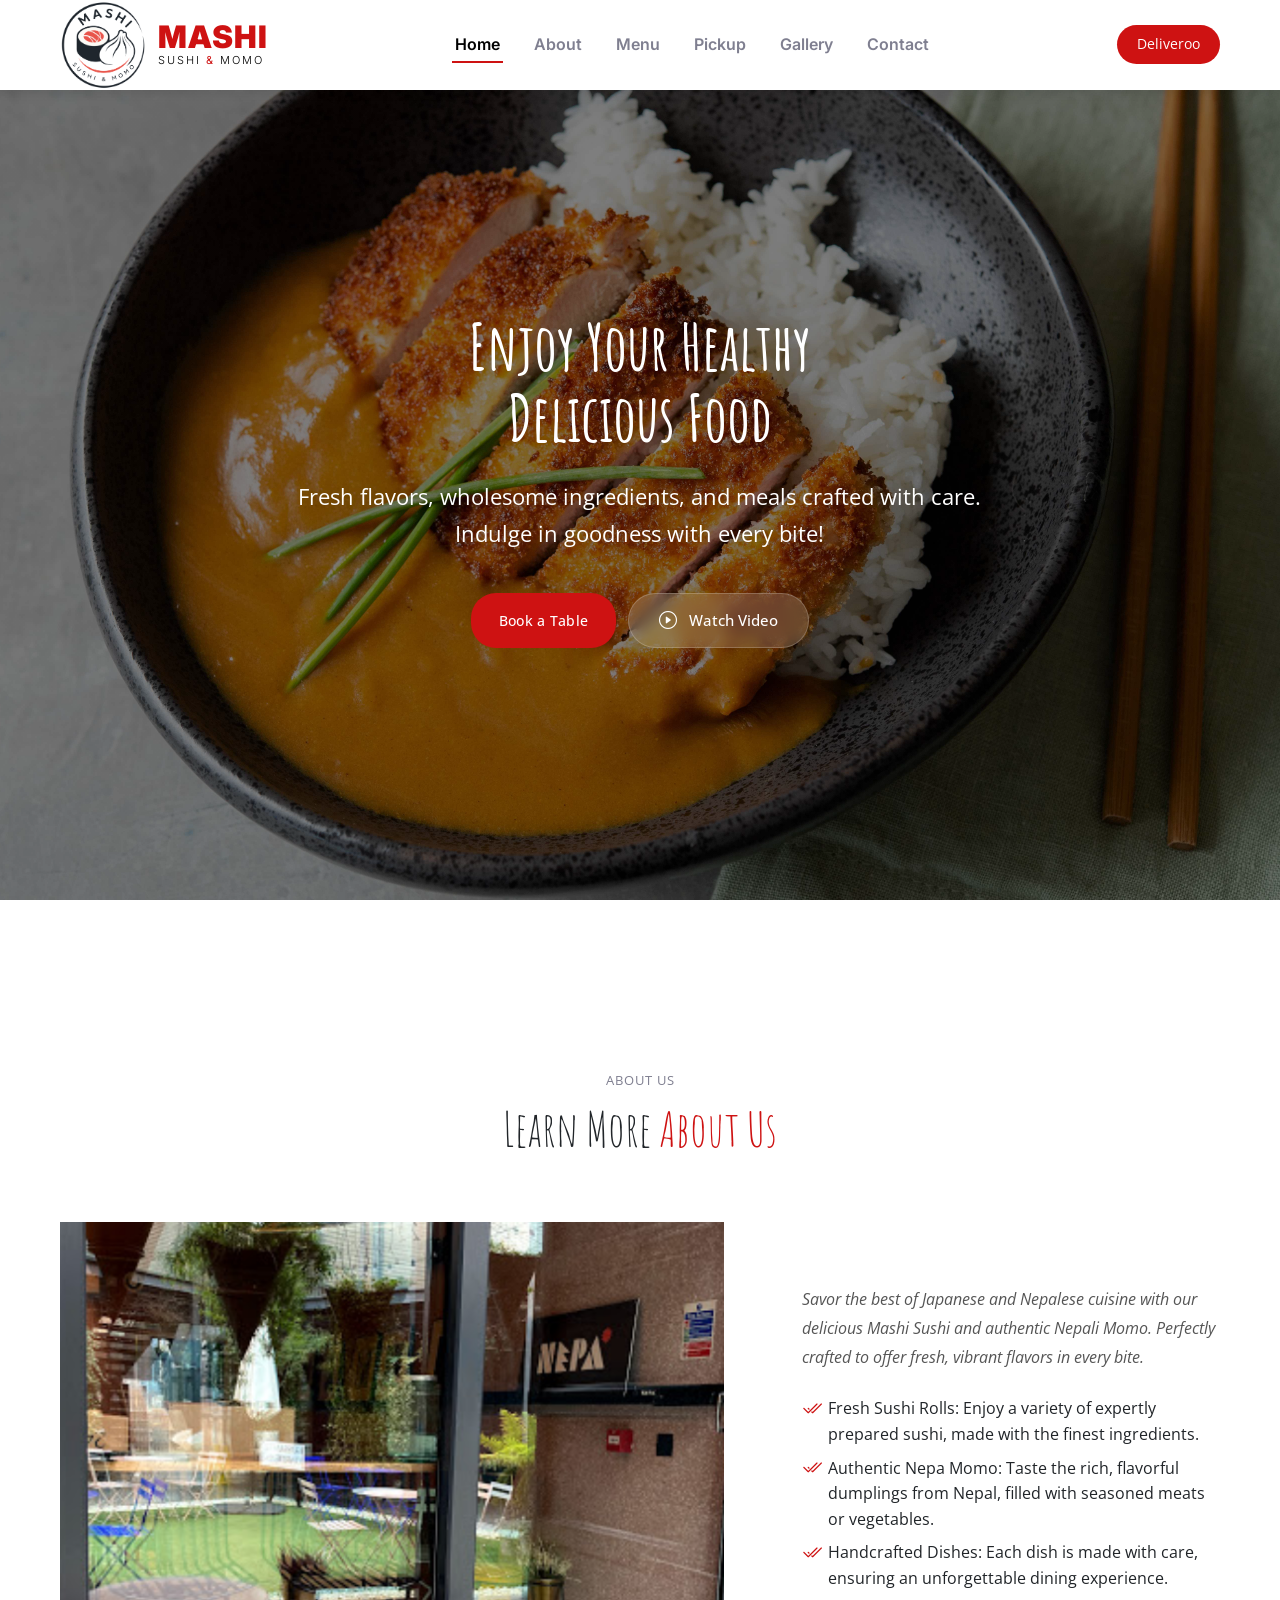
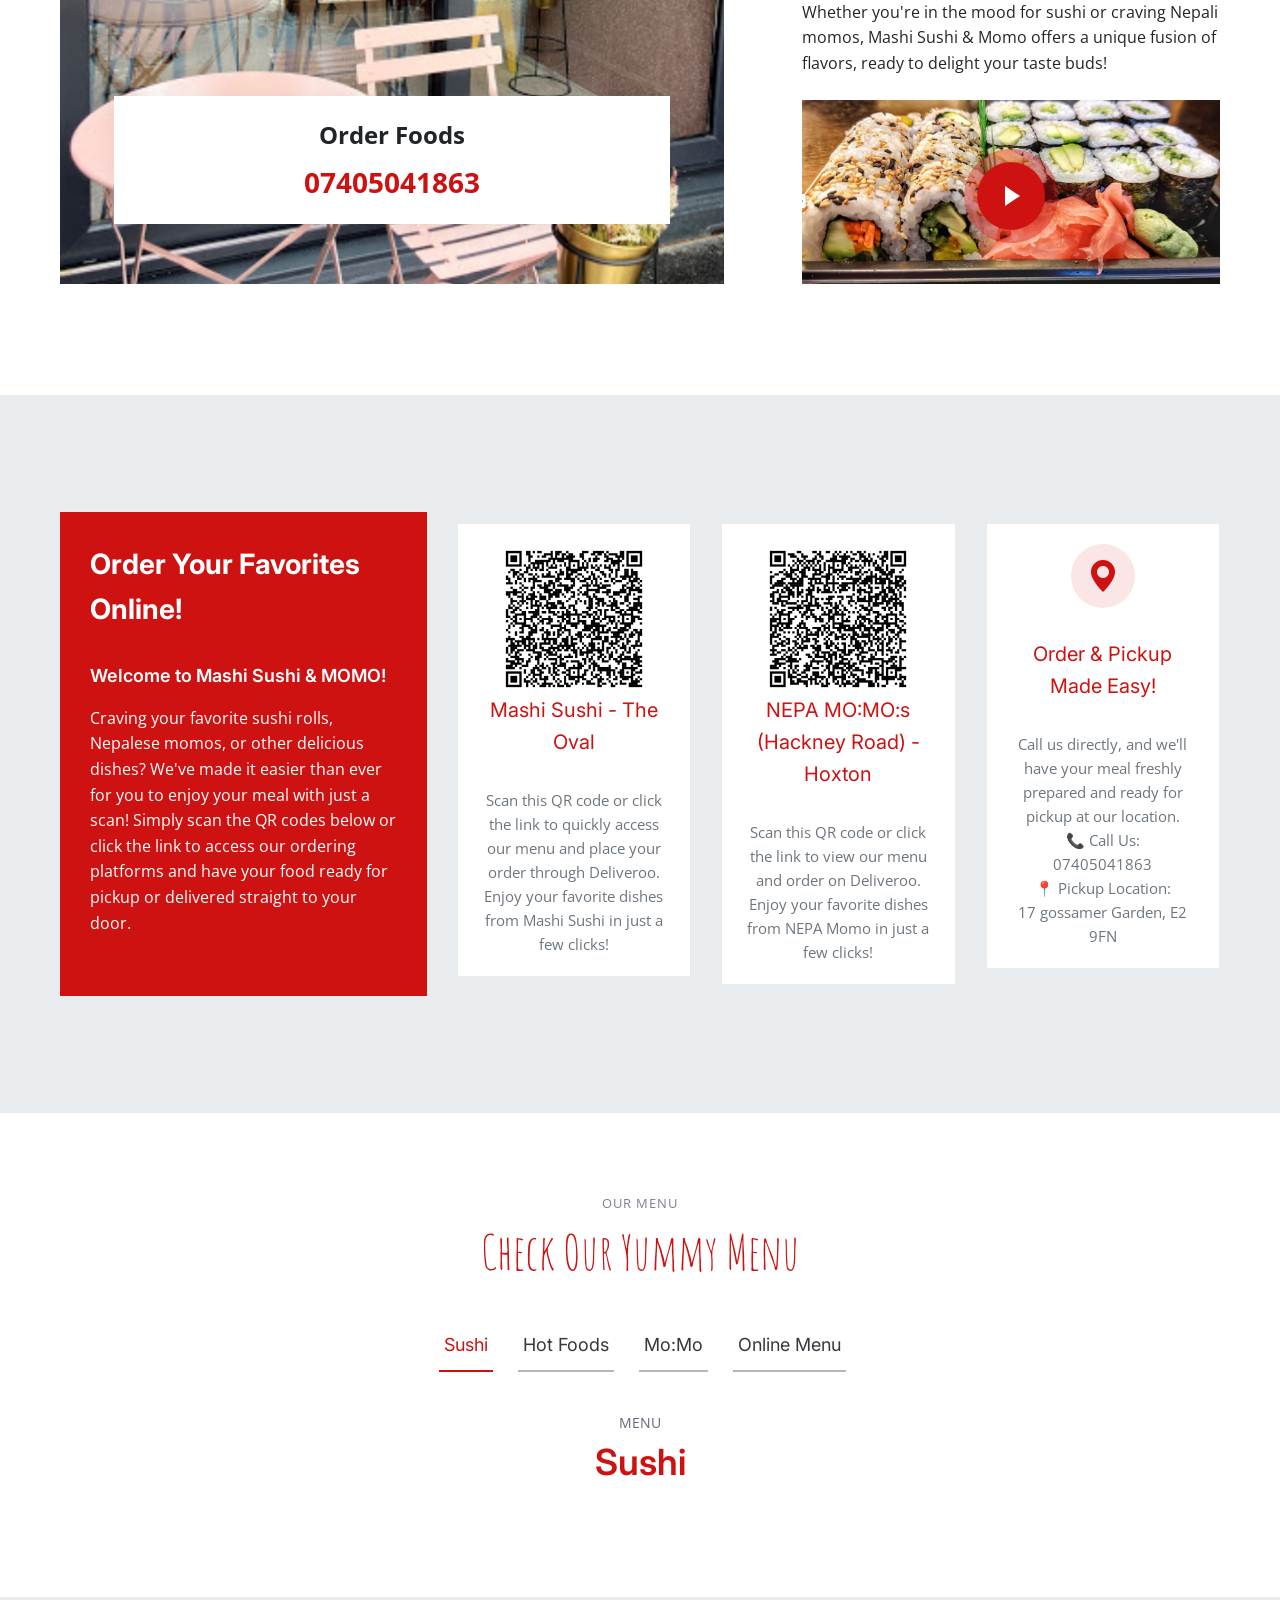
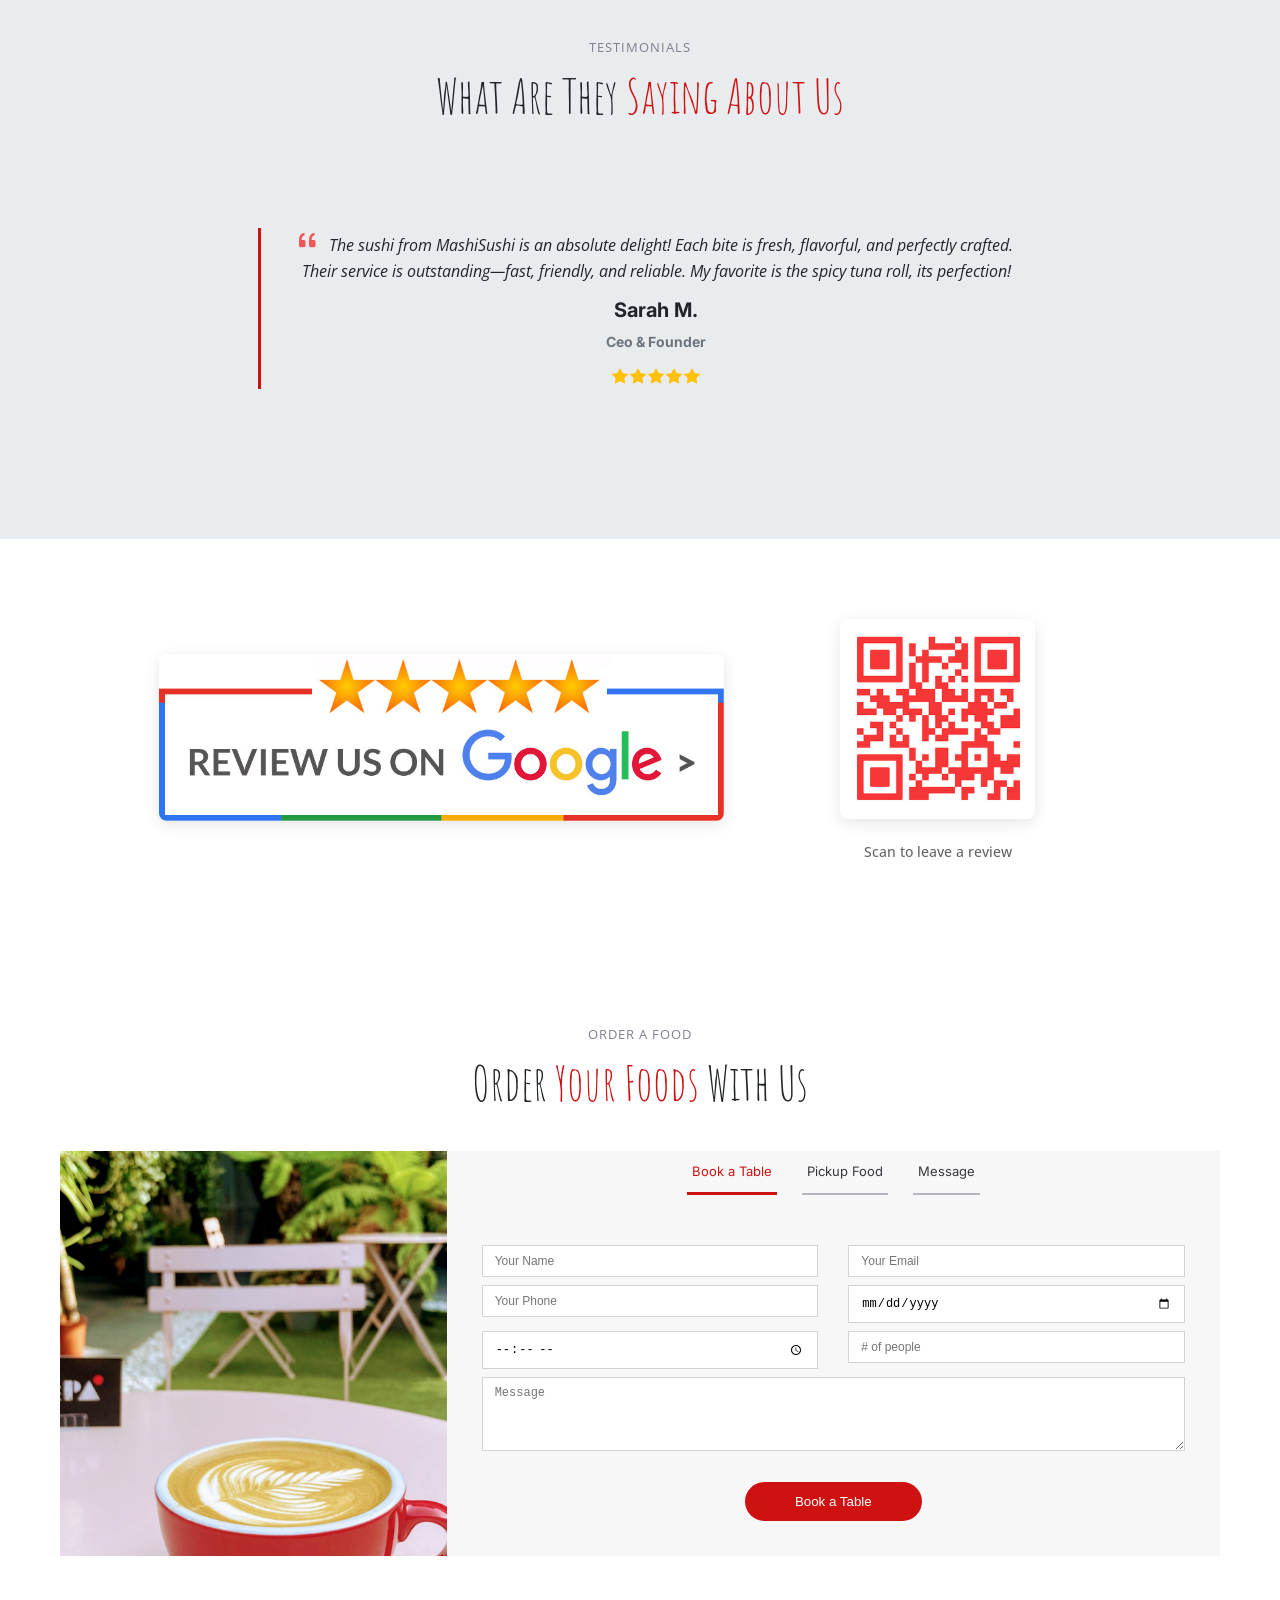
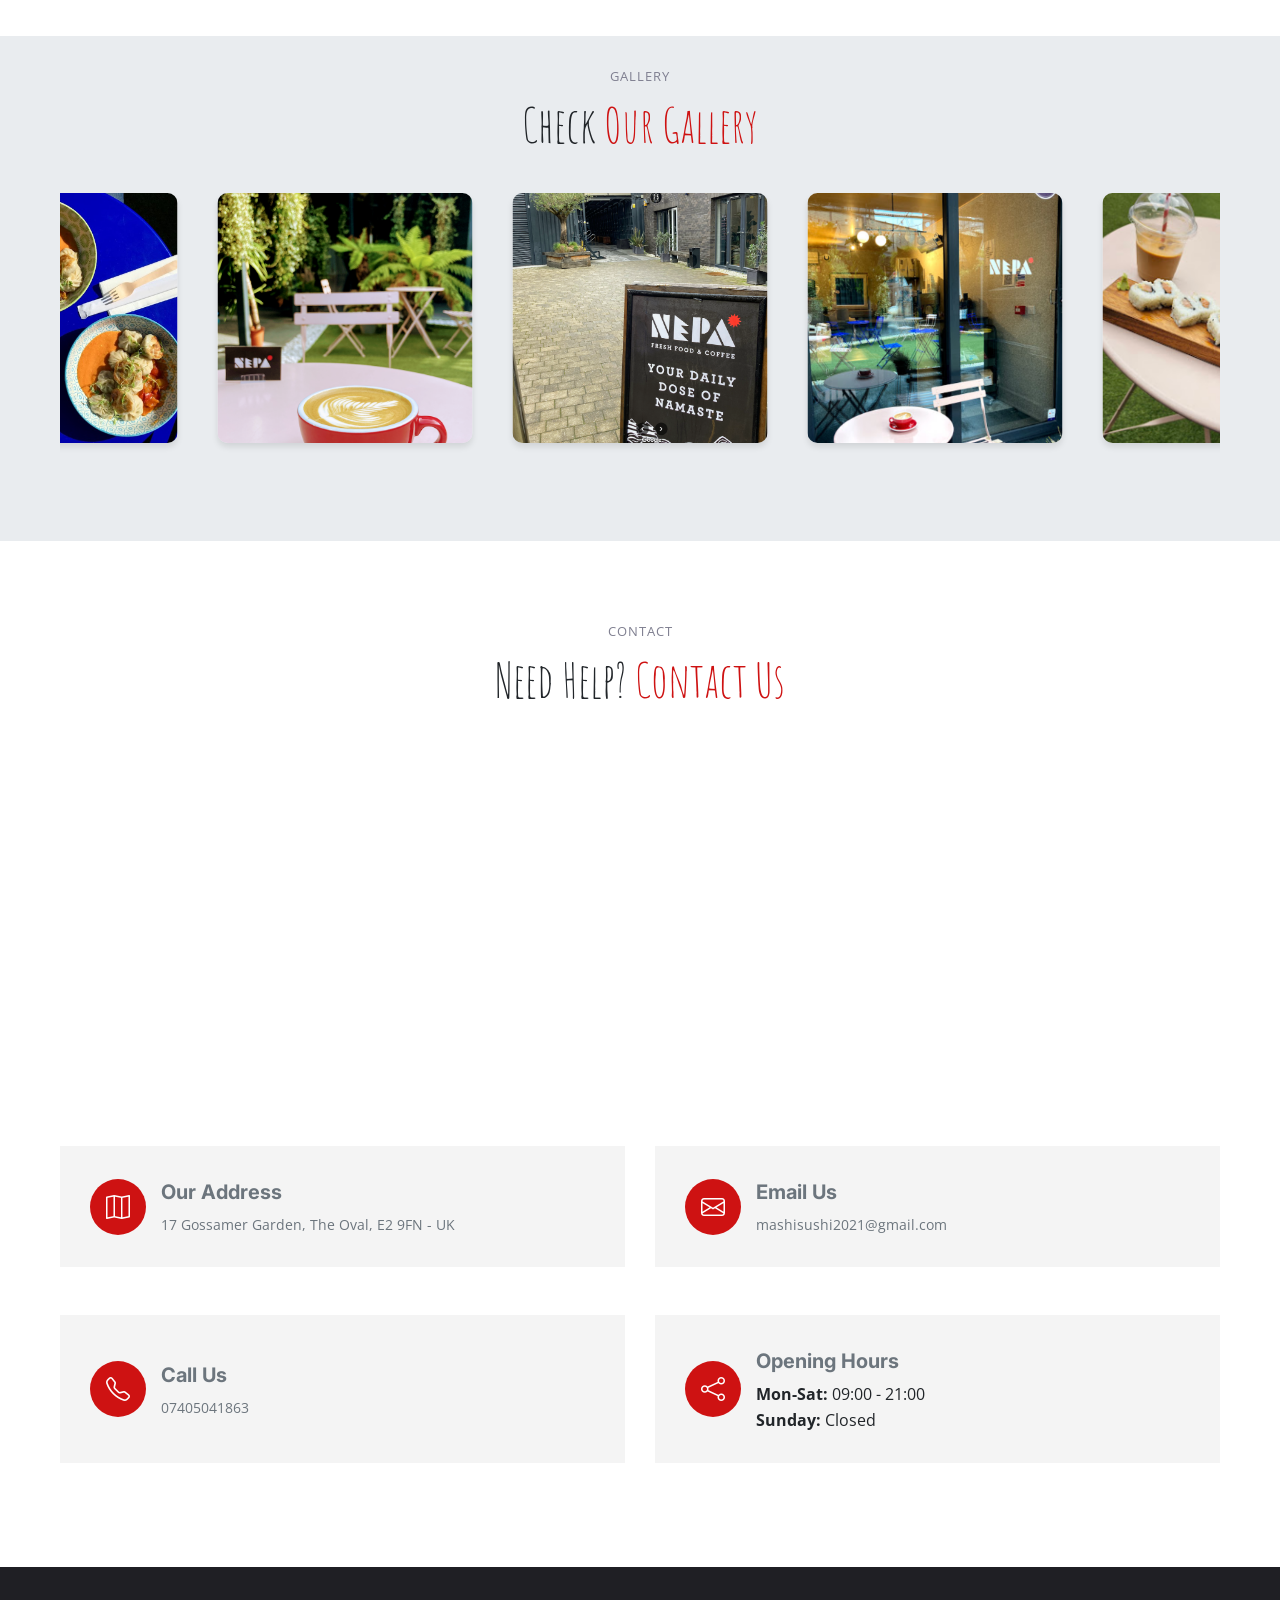
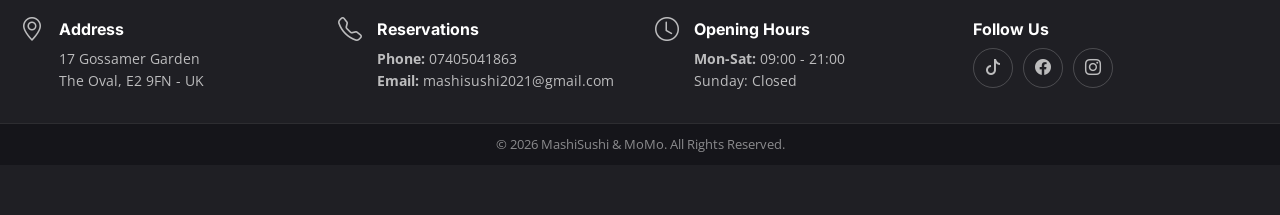
==== commit 334c1b58: "Updated logo design: new minimalist premium style with MASHI in bold red and SUSHI & MOMO in smaller" ====
--- a/index.html
+++ b/index.html
@@ -10,7 +10,7 @@
     <meta content="index, follow" name="robots">
     <meta content="English" name="language">
     <meta content="7 days" name="revisit-after">
-    <link href="assets/img/mashi sushi.png" rel="icon">
+    <link href="assets/img/logo mashi.png" rel="icon">
     <link rel="preconnect" href="https://fonts.googleapis.com">
     <link rel="preconnect" href="https://fonts.gstatic.com" crossorigin>
     <link href="https://fonts.googleapis.com/css2?family=Open+Sans:ital,wght@0,300;0,400;0,500;0,600;0,700;1,300;1,400;1,600;1,700&family=Amatic+SC:ital,wght@0,300;0,400;0,500;0,600;0,700;1,300;1,400;1,500;1,600;1,700&family=Inter:ital,wght@0,300;0,400;0,500;0,600;0,700;1,300;1,400;1,500;1,600;1,700&display=swap" rel="stylesheet">
@@ -40,20 +40,24 @@
     <header id="header" class="header fixed-top">
         <div class="container d-flex align-items-center justify-content-between">
             <a href="index.html" class="logo d-flex align-items-center">
-                <img src="assets/img/mashi sushi.png" alt="mashisushi logo">
-                <h1>Mashi Sushi<span>.</span></h1>
+                <img src="assets/img/mashisushilogo.png" alt="mashisushi logo">
+                <div class="logo-text">
+                    <div class="logo-main">MASHI</div>
+                    <div class="logo-sub">SUSHI <span class="logo-accent">&</span> MOMO</div>
+                </div>
             </a>
             <nav id="navbar" class="navbar">
                 <ul>
-                    <li class="mobile-order-btn"><a class="btn-book-a-table" href="#why-us">Order Online</a></li>
+                    <li class="mobile-order-btn"><a class="btn-book-a-table" href="#why-us">Deliveroo</a></li>
                     <li><a href="#hero">Home</a></li>
                     <li><a href="#about">About</a></li>
                     <li><a href="#menu">Menu</a></li>
+                    <li><a href="#book-a-table" data-tab="order">Pickup</a></li>
                     <li><a href="#gallery">Gallery</a></li>
                     <li><a href="#contact">Contact</a></li>
                 </ul>
             </nav>
-            <a class="btn-book-a-table desktop-order-btn" href="#why-us">Order Online</a>
+            <a class="btn-book-a-table desktop-order-btn" href="#why-us">Deliveroo</a>
             <i class="mobile-nav-toggle mobile-nav-show bi bi-list"></i>
             <i class="mobile-nav-toggle mobile-nav-hide d-none bi bi-x"></i>
         </div>
@@ -67,7 +71,7 @@
                     <h2 data-aos="fade-up">Enjoy Your Healthy<br>Delicious Food</h2>
                     <p data-aos="fade-up" data-aos-delay="100">Fresh flavors, wholesome ingredients, and meals crafted with care. Indulge in goodness with every bite!</p>
                     <div class="d-flex justify-content-center gap-3" data-aos="fade-up" data-aos-delay="200">
-                        <a href="#menu" class="btn-book-a-table">Pick up</a>
+                        <a href="#book-a-table" class="btn-book-a-table">Book a Table</a>
                         <a href="https://www.youtube.com/watch?v=0IS7gjDfVKk" class="glightbox btn-watch-video d-flex align-items-center"><i class="bi bi-play-circle"></i><span>Watch Video</span></a>
                     </div>
                 </div>
@@ -102,7 +106,7 @@
                                 <li><i class="bi bi-check2-all"></i> Handcrafted Dishes: Each dish is made with care, ensuring an unforgettable dining experience.</li>
                             </ul>
                             <p>
-                                Whether you're in the mood for sushi or craving Nepali momos, Mashi Sushi & Nepa Momo offers a unique fusion of flavors, ready to delight your taste buds!
+                                Whether you're in the mood for sushi or craving Nepali momos, Mashi Sushi & Momo offers a unique fusion of flavors, ready to delight your taste buds!
                             </p>
                             <div class="position-relative mt-4">
                                 <img src="assets/img/gallery/Cafe23.PNG" class="img-fluid" alt="">
@@ -121,10 +125,10 @@
                     <div class="col-lg-4 d-flex align-items-center" data-aos="fade-up" data-aos-delay="100">
                         <div class="why-box">
                             <h3>Order Your Favorites Online!</h3>
-                            <h5>Welcome to Mashi Sushi & Nepa MO:MO!</h5>
+                            <h5>Welcome to Mashi Sushi & MOMO!</h5>
                             <p>
                                 Craving your favorite sushi rolls, Nepalese momos, or other delicious dishes? We've made it easier than ever for you to enjoy your meal with just a scan!
-                                Simply scan the QR codes below to access our ordering platforms and have your food ready for pickup or delivered straight to your door.
+                                Simply scan the QR codes below or click the link to access our ordering platforms and have your food ready for pickup or delivered straight to your door.
                             </p>
                         </div>
                     </div>
@@ -135,7 +139,7 @@
                                     <div class="icon-box d-flex flex-column justify-content-center align-items-center">
                                         <img src="assets/img/QR-code/Nepacafe.png" alt="QR code for Mashi Sushi" width="150">
                                         <h4>Mashi Sushi - The Oval</h4>
-                                        <p>Scan this QR code to quickly access our full menu and place your order through deliveroo. Enjoy your favorite dishes from Mashi Sushi in just a few clicks!</p>
+                                        <p>Scan this QR code or click the link to quickly access our menu and place your order through Deliveroo. Enjoy your favorite dishes from Mashi Sushi in just a few clicks!</p>
                                     </div>
                                 </a>
                             </div>
@@ -144,11 +148,12 @@
                                     <div class="icon-box d-flex flex-column justify-content-center align-items-center">
                                         <img src="assets/img/QR-code/MOMO.png" alt="QR code for NEPA MO:MO" width="150">
                                         <h4>NEPA MO:MO:s (Hackney Road) - Hoxton</h4>
-                                        <p>Scan this QR code to quickly access our full menu and place your order through deliveroo. Enjoy your favorite dishes from NEPA MO:MO:s in just a few clicks!</p>
+                                        <p>Scan this QR code or click the link to view our menu and order on Deliveroo. Enjoy your favorite dishes from NEPA Momo in just a few clicks!</p>
                                     </div>
                                 </a>
                             </div>
                             <div class="col-xl-4" data-aos="fade-up" data-aos-delay="400">
+                                <a href="#book-a-table">
                                 <div class="icon-box d-flex flex-column justify-content-center align-items-center">
                                     <i class="bi bi-geo-alt-fill"></i>
                                     <h4>Order & Pickup Made Easy!</h4>
@@ -248,7 +253,7 @@
                         <div class="swiper-slide">
                             <div class="testimonial-item">
                                 <div class="row gy-4 justify-content-center">
-                                    <div class="col-lg-6">
+                                    <div class="col-lg-8 text-center">
                                         <div class="testimonial-content">
                                             <p>
                                                 <i class="bi bi-quote quote-icon-left"></i>
@@ -261,16 +266,13 @@
                                             </div>
                                         </div>
                                     </div>
-                                    <div class="col-lg-2 text-center">
-                                        <img src="assets/img/testimonials/test4.jpg" class="img-fluid testimonial-img" alt="">
-                                    </div>
                                 </div>
                             </div>
                         </div>
                         <div class="swiper-slide">
                             <div class="testimonial-item">
                                 <div class="row gy-4 justify-content-center">
-                                    <div class="col-lg-6">
+                                    <div class="col-lg-8 text-center">
                                         <div class="testimonial-content">
                                             <p>
                                                 <i class="bi bi-quote quote-icon-left"></i>
@@ -283,16 +285,13 @@
                                             </div>
                                         </div>
                                     </div>
-                                    <div class="col-lg-2 text-center">
-                                        <img src="https://randomuser.me/api/portraits/men/32.jpg" class="img-fluid testimonial-img" alt="">
-                                    </div>
                                 </div>
                             </div>
                         </div>
                         <div class="swiper-slide">
                             <div class="testimonial-item">
                                 <div class="row gy-4 justify-content-center">
-                                    <div class="col-lg-6">
+                                    <div class="col-lg-8 text-center">
                                         <div class="testimonial-content">
                                             <p>
                                                 <i class="bi bi-quote quote-icon-left"></i>
@@ -305,16 +304,13 @@
                                             </div>
                                         </div>
                                     </div>
-                                    <div class="col-lg-2 text-center">
-                                        <img src="https://randomuser.me/api/portraits/women/44.jpg" class="img-fluid testimonial-img" alt="">
-                                    </div>
                                 </div>
                             </div>
                         </div>
                         <div class="swiper-slide">
                             <div class="testimonial-item">
                                 <div class="row gy-4 justify-content-center">
-                                    <div class="col-lg-6">
+                                    <div class="col-lg-8 text-center">
                                         <div class="testimonial-content">
                                             <p>
                                                 <i class="bi bi-quote quote-icon-left"></i>
@@ -326,9 +322,6 @@
                                                 <i class="bi bi-star-fill"></i><i class="bi bi-star-fill"></i><i class="bi bi-star-fill"></i><i class="bi bi-star-fill"></i><i class="bi bi-star-fill"></i>
                                             </div>
                                         </div>
-                                    </div>
-                                    <div class="col-lg-2 text-center">
-                                        <img src="https://randomuser.me/api/portraits/women/68.jpg" class="img-fluid testimonial-img" alt="">
                                     </div>
                                 </div>
                             </div>
@@ -387,32 +380,33 @@
                                 </li>
                             </ul>
                             <div class="tab-content" data-aos="fade-up" data-aos-delay="300">
+
                                 <!-- Book a Table Form -->
                                 <div class="tab-pane fade active show" id="booking-tab">
                                     <form action="#" method="post" role="form" class="booking-form">
                                         <div class="row gy-3">
                                             <div class="col-lg-6 col-md-6">
-                                                <input type="text" name="name" class="form-control" id="booking-name" placeholder="Your Name">
-                                                <div class="validate"></div>
-                                            </div>
-                                            <div class="col-lg-6 col-md-6">
-                                                <input type="email" class="form-control" name="email" id="booking-email" placeholder="Your Email">
-                                                <div class="validate"></div>
-                                            </div>
-                                            <div class="col-lg-6 col-md-6">
-                                                <input type="text" class="form-control" name="phone" id="booking-phone" placeholder="Your Phone">
-                                                <div class="validate"></div>
-                                            </div>
-                                            <div class="col-lg-6 col-md-6">
-                                                <input type="date" name="date" class="form-control" id="booking-date" placeholder="Select Date">
-                                                <div class="validate"></div>
-                                            </div>
-                                            <div class="col-lg-6 col-md-6">
-                                                <input type="time" class="form-control" name="time" id="booking-time" placeholder="Time: -- : --">
-                                                <div class="validate"></div>
-                                            </div>
-                                            <div class="col-lg-6 col-md-6">
-                                                <input type="number" class="form-control" name="people" id="booking-people" placeholder="# of people">
+                                                <input type="text" name="name" class="form-control" id="booking-name" placeholder="Your Name" required>
+                                                <div class="validate"></div>
+                                            </div>
+                                            <div class="col-lg-6 col-md-6">
+                                                <input type="email" class="form-control" name="email" id="booking-email" placeholder="Your Email" required>
+                                                <div class="validate"></div>
+                                            </div>
+                                            <div class="col-lg-6 col-md-6">
+                                                <input type="text" class="form-control" name="phone" id="booking-phone" placeholder="Your Phone" required>
+                                                <div class="validate"></div>
+                                            </div>
+                                            <div class="col-lg-6 col-md-6">
+                                                <input type="date" name="date" class="form-control" id="booking-date" placeholder="Select Date" required>
+                                                <div class="validate"></div>
+                                            </div>
+                                            <div class="col-lg-6 col-md-6">
+                                                <input type="time" class="form-control" name="time" id="booking-time" placeholder="Select Time" required>
+                                                <div class="validate"></div>
+                                            </div>
+                                            <div class="col-lg-6 col-md-6">
+                                                <input type="number" class="form-control" name="people" id="booking-people" placeholder="# of people" required>
                                                 <div class="validate"></div>
                                             </div>
                                             <div class="col-lg-12">
@@ -428,27 +422,27 @@
                                     <form action="#" method="post" role="form" class="order-form">
                                         <div class="row gy-3">
                                             <div class="col-lg-6 col-md-6">
-                                                <input type="text" name="name" class="form-control" id="order-name" placeholder="Your Name">
-                                                <div class="validate"></div>
-                                            </div>
-                                            <div class="col-lg-6 col-md-6">
-                                                <input type="email" class="form-control" name="email" id="order-email" placeholder="Your Email">
-                                                <div class="validate"></div>
-                                            </div>
-                                            <div class="col-lg-6 col-md-6">
-                                                <input type="text" class="form-control" name="phone" id="order-phone" placeholder="Your Phone">
-                                                <div class="validate"></div>
-                                            </div>
-                                            <div class="col-lg-6 col-md-6">
-                                                <input type="text" class="form-control" name="address" id="order-address" placeholder="Pickup Address" value="Pickup location: Unit 17, Gossamer Garden, E2 9FN" readonly>
+                                                <input type="text" name="name" class="form-control" id="order-name" placeholder="Your Name" required>
+                                                <div class="validate"></div>
+                                            </div>
+                                            <div class="col-lg-6 col-md-6">
+                                                <input type="email" class="form-control" name="email" id="order-email" placeholder="Your Email" required>
+                                                <div class="validate"></div>
+                                            </div>
+                                            <div class="col-lg-6 col-md-6">
+                                                <input type="text" class="form-control" name="phone" id="order-phone" placeholder="Your Phone" required>
+                                                <div class="validate"></div>
+                                            </div>
+                                            <div class="col-lg-6 col-md-6">
+                                                <input type="text" class="form-control" name="address" id="order-address" placeholder="Pickup Address" value="Pickup: Unit 17, Gossamer Garden, E2 9FN" readonly>
                                                 <div class="validate"></div>
                                             </div>
                                             <div class="col-lg-12 col-md-12">
-                                                <input type="text" class="form-control" name="food-name" id="order-food" placeholder="Food Name (or multiple foods separated by comma)">
+                                                <input type="text" class="form-control" name="food-name" id="order-food" placeholder="Food Name (or multiple foods separated by comma)" required>
                                                 <div class="validate"></div>
                                             </div>
                                             <div class="col-lg-12 col-md-12">
-                                                <input type="text" class="form-control" name="portion" id="order-portion" placeholder="Portion Size (e.g., small, medium, large)">
+                                                <input type="text" class="form-control" name="portion" id="order-portion" placeholder="Portion Size (e.g., small, medium, large)" required>
                                                 <div class="validate"></div>
                                             </div>
                                             <div class="col-lg-12">
@@ -464,23 +458,23 @@
                                     <form action="#" method="post" role="form" class="message-form">
                                         <div class="row gy-3">
                                             <div class="col-lg-6 col-md-6">
-                                                <input type="text" name="name" class="form-control" id="message-name" placeholder="Your Name">
-                                                <div class="validate"></div>
-                                            </div>
-                                            <div class="col-lg-6 col-md-6">
-                                                <input type="email" class="form-control" name="email" id="message-email" placeholder="Your Email">
+                                                <input type="text" name="name" class="form-control" id="message-name" placeholder="Your Name" required>
+                                                <div class="validate"></div>
+                                            </div>
+                                            <div class="col-lg-6 col-md-6">
+                                                <input type="email" class="form-control" name="email" id="message-email" placeholder="Your Email" required>
                                                 <div class="validate"></div>
                                             </div>
                                             <div class="col-lg-12 col-md-12">
-                                                <input type="text" class="form-control" name="phone" id="message-phone" placeholder="Your Phone">
+                                                <input type="text" class="form-control" name="phone" id="message-phone" placeholder="Your Phone" required>
                                                 <div class="validate"></div>
                                             </div>
                                             <div class="col-lg-12 col-md-12">
-                                                <input type="text" class="form-control" name="query" id="message-query" placeholder="Query/Subject">
+                                                <input type="text" class="form-control" name="query" id="message-query" placeholder="Query/Subject" required>
                                                 <div class="validate"></div>
                                             </div>
                                             <div class="col-lg-12">
-                                                <textarea class="form-control" name="message" rows="4" placeholder="Your Message"></textarea>
+                                                <textarea class="form-control" name="message" rows="4" placeholder="Your Message" required></textarea>
                                                 <div class="validate"></div>
                                             </div>
                                         </div>
--- a/styles.css
+++ b/styles.css
@@ -502,21 +502,61 @@
 }
 
 .header .logo img {
-  max-height: 50px;
-  margin-right: 10px;
-}
-
-.header .logo h1 {
-  font-size: 28px;
-  font-weight: 700;
+  max-height: 90px;
+  margin-right: 2px;
+}
+
+@media (max-width: 768px) {
+  .header .logo img {
+    max-height: 60px;
+  }
+  
+  .header .logo-text {
+    margin-left: 5px;
+  }
+  
+  .header .logo-main {
+    font-size: 24px;
+  }
+  
+  .header .logo-sub {
+    font-size: 9px;
+    letter-spacing: 1.5px;
+  }
+}
+
+.header .logo-text {
+  display: flex;
+  flex-direction: column;
+  align-items: flex-start;
+  margin-left: 10px;
+}
+
+.header .logo-main {
+  font-size: 31px;
+  font-weight: 900;
+  color: var(--color-primary);
+  font-family: 'Inter', sans-serif;
+  letter-spacing: 1px;
+  line-height: 1;
+  text-transform: uppercase;
+}
+
+.header .logo-sub {
+  font-size: 11px;
+  font-weight: 300;
   color: #000;
-  margin: 0;
-  font-family: var(--font-secondary);
-  line-height: 1;
-}
-
-.header .logo h1 span {
+  font-family: 'Inter', sans-serif;
+  letter-spacing: 2px;
+  line-height: 1.5;
+  text-transform: uppercase;
+  white-space: nowrap;
+}
+
+.header .logo-sub .logo-accent {
   color: var(--color-primary);
+  font-weight: 400;
+  letter-spacing: 2px;
 }
 
 .header .btn-book-a-table,
@@ -1485,6 +1525,7 @@
   -webkit-appearance: none;
   -moz-appearance: none;
   appearance: none;
+  min-height: 38px;
 }
 
 .book-a-table input[type="date"]::-webkit-calendar-picker-indicator,
@@ -1497,11 +1538,27 @@
   .book-a-table input[type="date"]::-webkit-datetime-edit,
   .book-a-table input[type="time"]::-webkit-datetime-edit {
     padding: 0;
+    color: #6c757d;
   }
 
   .book-a-table input[type="date"]::-webkit-datetime-edit-fields-wrapper,
   .book-a-table input[type="time"]::-webkit-datetime-edit-fields-wrapper {
     padding: 0;
+  }
+
+  .book-a-table input[type="date"]::-webkit-datetime-edit-fields-wrapper,
+  .book-a-table input[type="time"]::-webkit-datetime-edit-fields-wrapper {
+    background: #fff;
+  }
+
+  .book-a-table input[type="date"][value=""],
+  .book-a-table input[type="time"][value=""] {
+    color: #6c757d;
+  }
+
+  .book-a-table input[type="date"][value=""]::-webkit-datetime-edit,
+  .book-a-table input[type="time"][value=""]::-webkit-datetime-edit {
+    color: #6c757d;
   }
 }
 
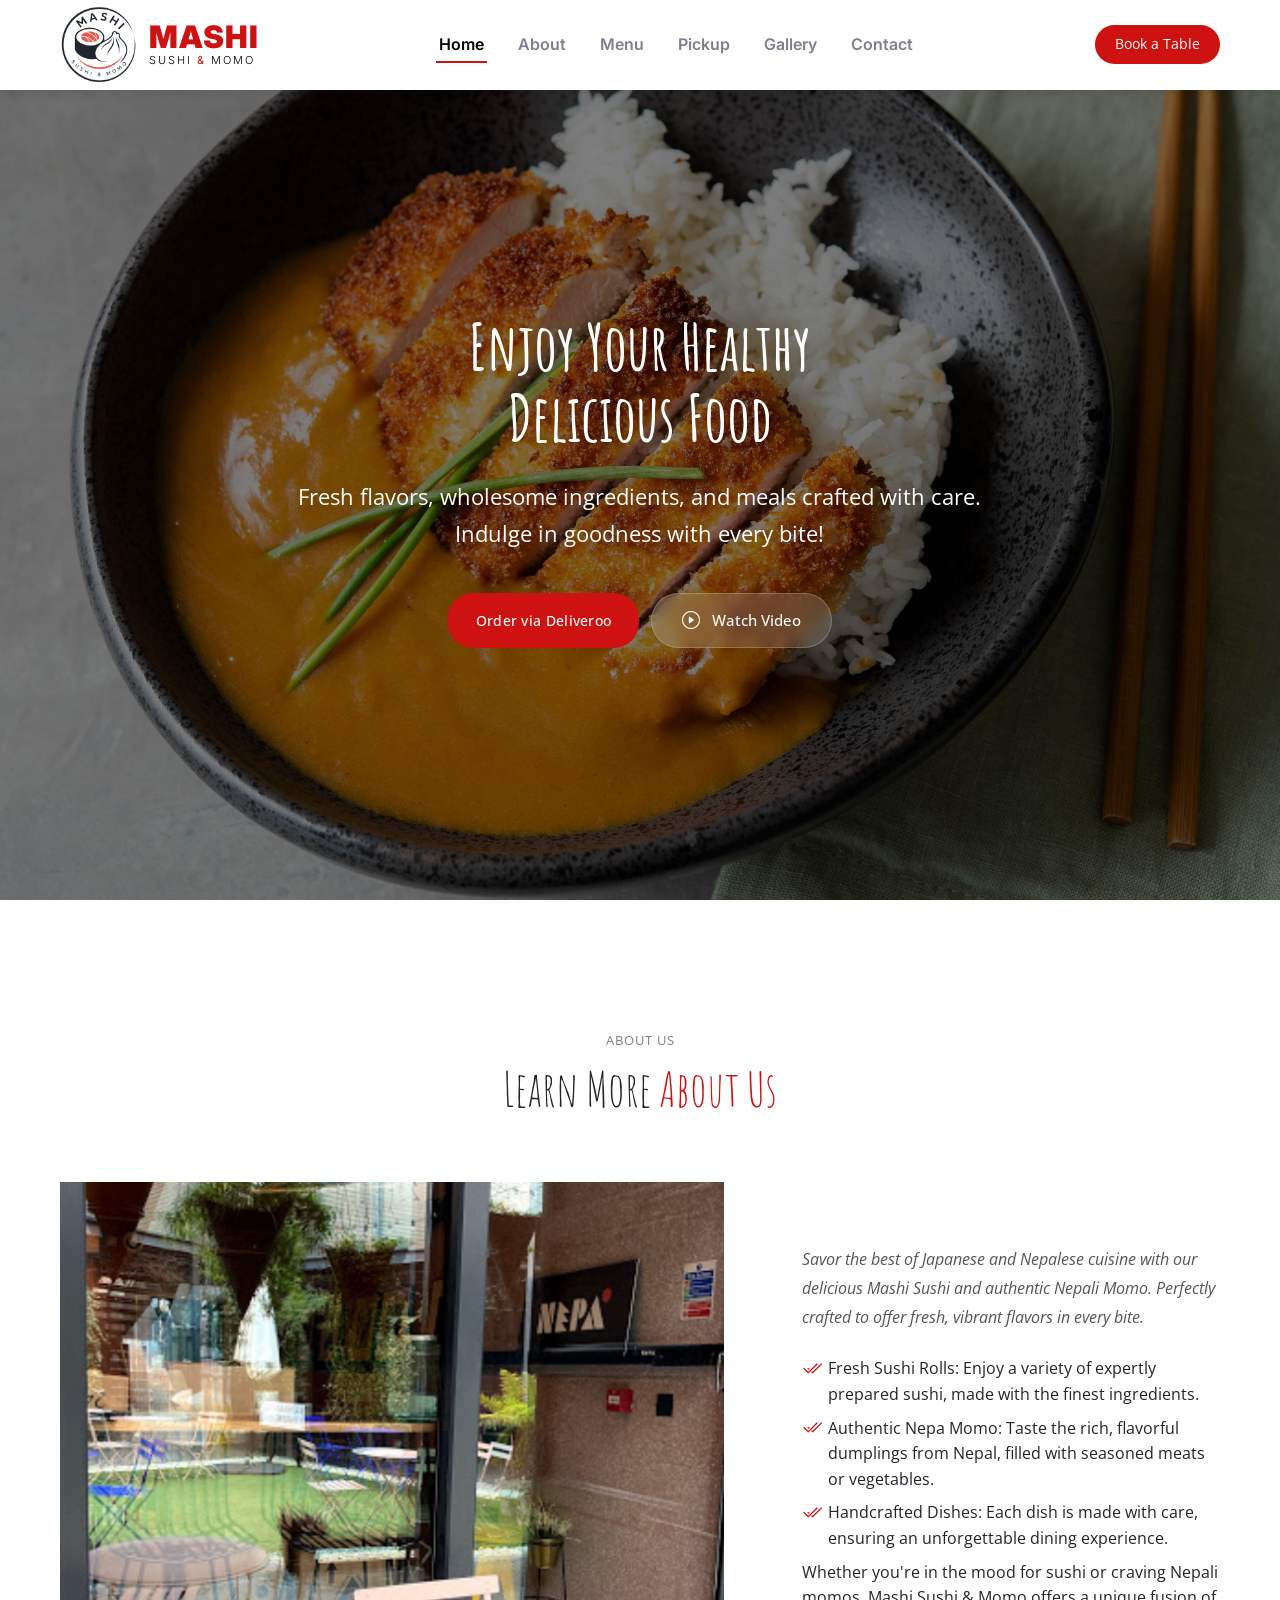
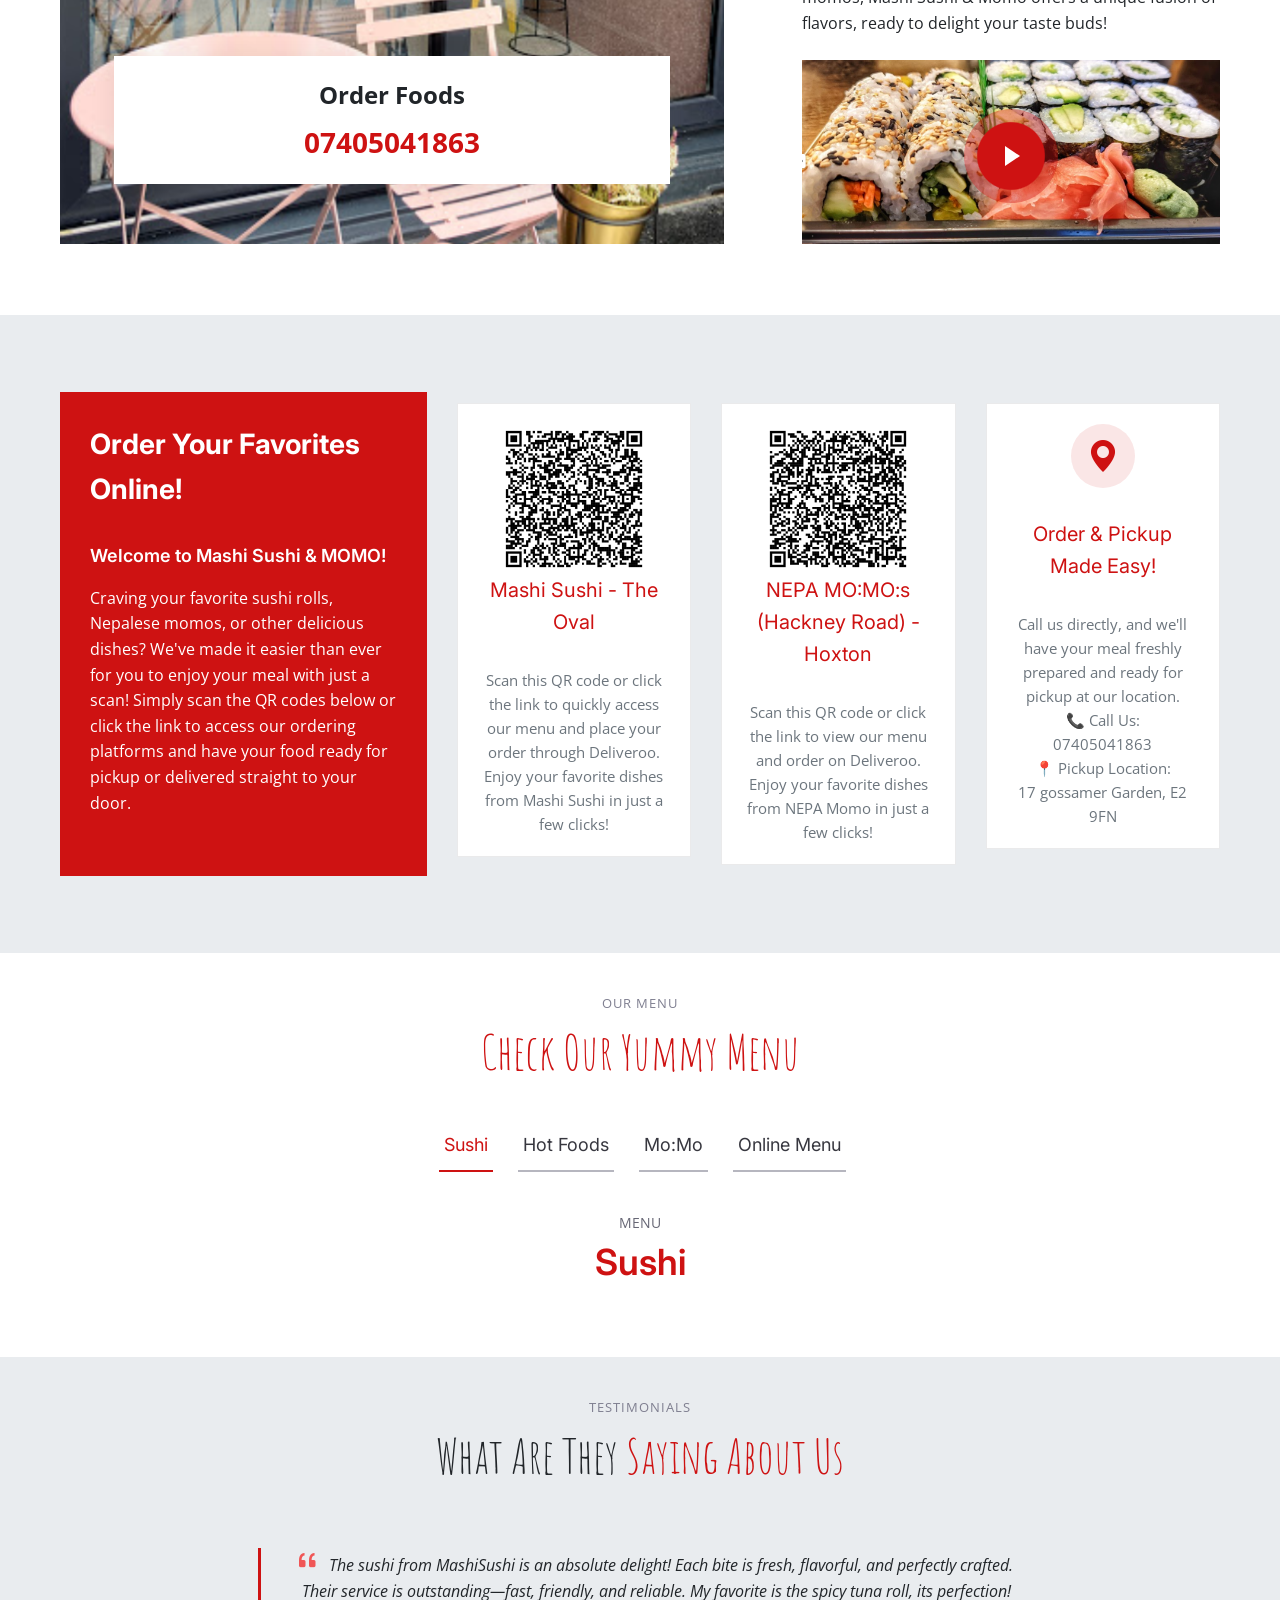
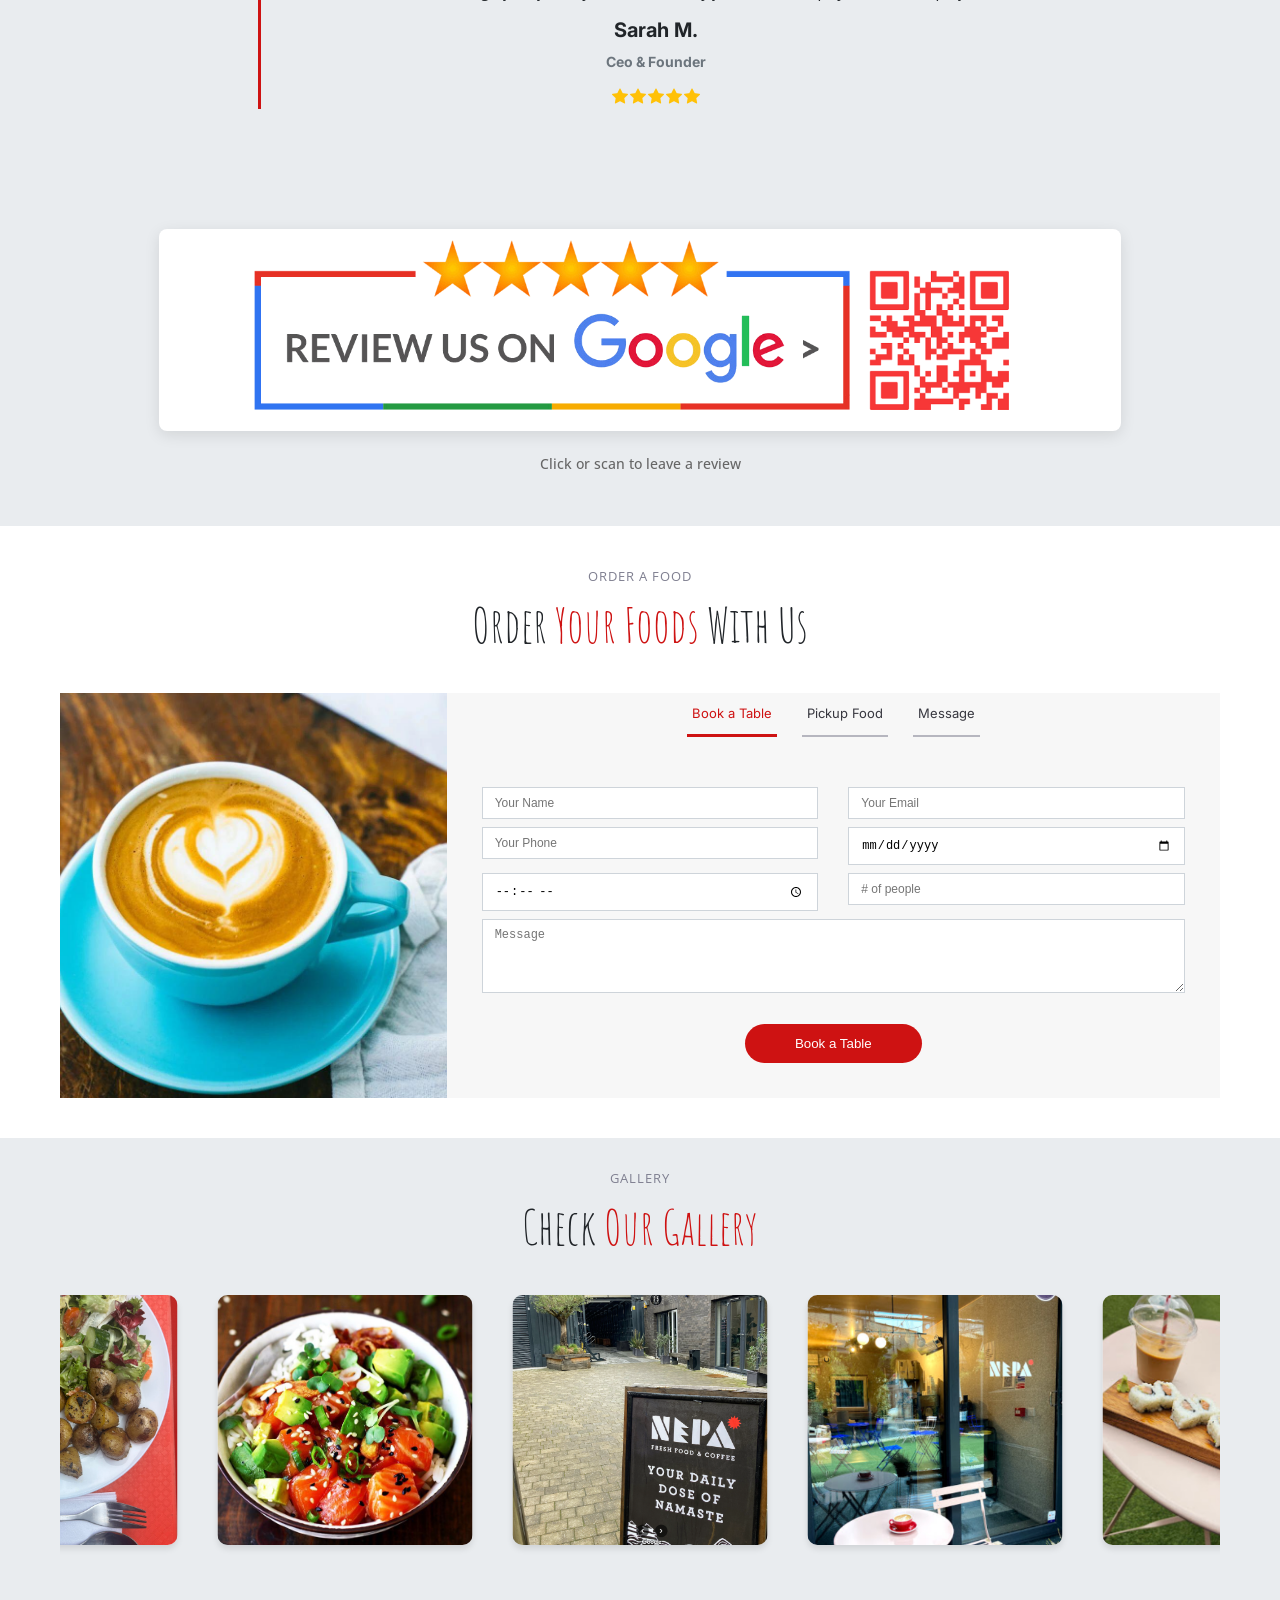
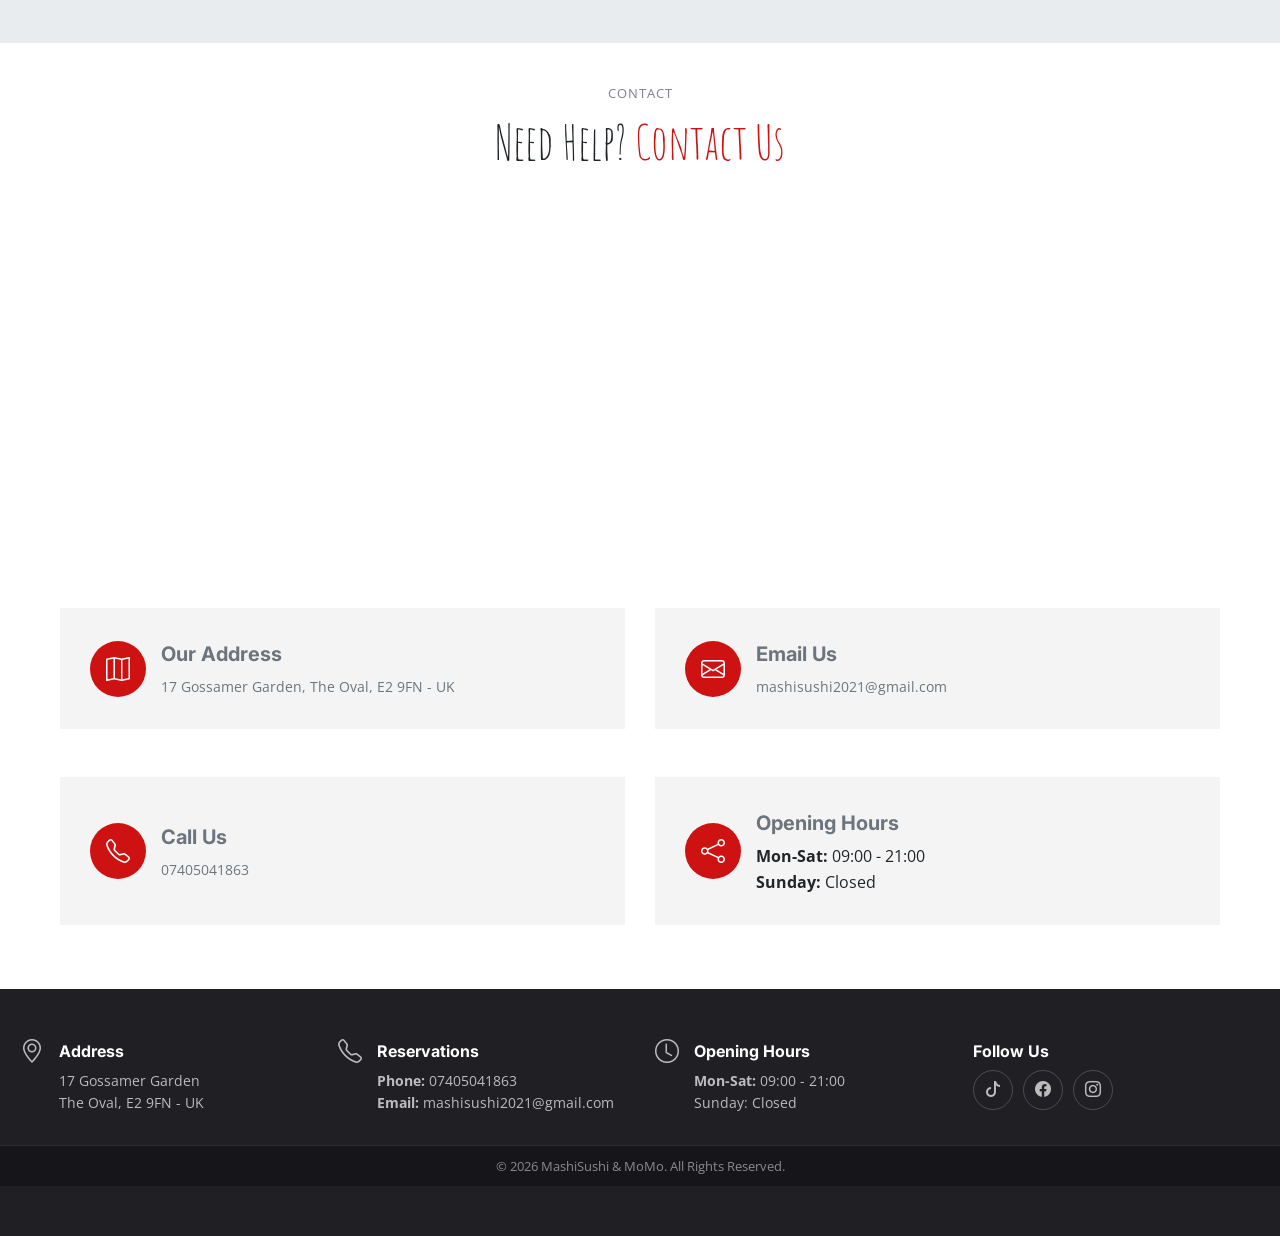
==== commit cdc92a01: "Update review banner section with single banner, hover effect, and social media links" ====
--- a/index.html
+++ b/index.html
@@ -10,7 +10,7 @@
     <meta content="index, follow" name="robots">
     <meta content="English" name="language">
     <meta content="7 days" name="revisit-after">
-    <link href="assets/img/logo mashi.png" rel="icon">
+    <link href="assets/img/mashi sushi.png" rel="icon">
     <link rel="preconnect" href="https://fonts.googleapis.com">
     <link rel="preconnect" href="https://fonts.gstatic.com" crossorigin>
     <link href="https://fonts.googleapis.com/css2?family=Open+Sans:ital,wght@0,300;0,400;0,500;0,600;0,700;1,300;1,400;1,600;1,700&family=Amatic+SC:ital,wght@0,300;0,400;0,500;0,600;0,700;1,300;1,400;1,500;1,600;1,700&family=Inter:ital,wght@0,300;0,400;0,500;0,600;0,700;1,300;1,400;1,500;1,600;1,700&display=swap" rel="stylesheet">
@@ -48,7 +48,7 @@
             </a>
             <nav id="navbar" class="navbar">
                 <ul>
-                    <li class="mobile-order-btn"><a class="btn-book-a-table" href="#why-us">Deliveroo</a></li>
+                    <li class="mobile-order-btn"><a class="btn-book-a-table" href="#book-a-table">Book a Table</a></li>
                     <li><a href="#hero">Home</a></li>
                     <li><a href="#about">About</a></li>
                     <li><a href="#menu">Menu</a></li>
@@ -57,7 +57,7 @@
                     <li><a href="#contact">Contact</a></li>
                 </ul>
             </nav>
-            <a class="btn-book-a-table desktop-order-btn" href="#why-us">Deliveroo</a>
+            <a class="btn-book-a-table desktop-order-btn" href="#book-a-table">Book a Table</a>
             <i class="mobile-nav-toggle mobile-nav-show bi bi-list"></i>
             <i class="mobile-nav-toggle mobile-nav-hide d-none bi bi-x"></i>
         </div>
@@ -71,7 +71,7 @@
                     <h2 data-aos="fade-up">Enjoy Your Healthy<br>Delicious Food</h2>
                     <p data-aos="fade-up" data-aos-delay="100">Fresh flavors, wholesome ingredients, and meals crafted with care. Indulge in goodness with every bite!</p>
                     <div class="d-flex justify-content-center gap-3" data-aos="fade-up" data-aos-delay="200">
-                        <a href="#book-a-table" class="btn-book-a-table">Book a Table</a>
+                        <a href="#why-us" class="btn-book-a-table">Order via Deliveroo</a>
                         <a href="https://www.youtube.com/watch?v=0IS7gjDfVKk" class="glightbox btn-watch-video d-flex align-items-center"><i class="bi bi-play-circle"></i><span>Watch Video</span></a>
                     </div>
                 </div>
@@ -330,27 +330,24 @@
                     <div class="swiper-pagination"></div>
                 </div>
             </div>
-        </section>
-
-        <!-- Review QR Code Section -->
+            <!-- Review QR Code Section -->
         <section id="review-qr" class="review-qr section-bg">
             <div class="container" data-aos="fade-up">
                 <div class="row align-items-center justify-content-center">
-                    <div class="col-lg-6 col-md-8">
+                    <div class="col-lg-10 col-md-12 text-center">
                         <a href="https://qrco.de/googlereviewes" target="_blank">
-                            <img src="assets/img/testimonials/google reviewBanner.jpg" class="img-fluid review-banner" alt="Write Your Review">
+                            <img src="assets/img/testimonials/review banner.png" class="img-fluid review-banner" alt="Write Your Review">
                         </a>
-                    </div>
-                    <div class="col-lg-4 col-md-4 text-center">
-                        <a href="https://qrco.de/googlereviewes" target="_blank">
-                            <img src="assets/img/testimonials/googlereviews2.png" class="img-fluid review-qr-code" alt="Google Reviews QR Code">
-                        </a>
-                        <p class="mt-3">Scan to leave a review</p>
-                    </div>
-                </div>
-            </div>
-        </section>
-
+                        <p class="mt-3 text-center">Click or scan to leave a review</p>
+                    </div>
+                </div>
+            </div>
+        </section>
+
+
+        </section>
+
+        
         <!-- Book A Table Section -->
         <section id="book-a-table" class="book-a-table">
             <div class="container" data-aos="fade-up">
@@ -359,7 +356,7 @@
                     <p>Order <span>Your Foods</span> With Us</p>
                 </div>
                 <div class="row g-0">
-                    <div class="col-lg-4 reservation-img" style="background-image: url(assets/img/Cafe16_Reservation.PNG);" data-aos="zoom-out" data-aos-delay="200"></div>
+                    <div class="col-lg-4 reservation-img" style="background-image: url(assets/img/mashisushi3.jpeg);" data-aos="zoom-out" data-aos-delay="200"></div>
                     <div class="col-lg-8 d-flex align-items-center reservation-form-bg">
                         <div class="w-100" data-aos="fade-up" data-aos-delay="100">
                             <ul class="nav nav-tabs d-flex justify-content-center" data-aos="fade-up" data-aos-delay="200">
@@ -511,6 +508,31 @@
                         <div class="swiper-slide"><a class="glightbox" data-gallery="images-gallery" href="assets/img/gallery/Cafe14.PNG"><img src="assets/img/gallery/Cafe14.PNG" class="img-fluid" alt=""></a></div>
                         <div class="swiper-slide"><a class="glightbox" data-gallery="images-gallery" href="assets/img/gallery/Cafe15.PNG"><img src="assets/img/gallery/Cafe15.PNG" class="img-fluid" alt=""></a></div>
                         <div class="swiper-slide"><a class="glightbox" data-gallery="images-gallery" href="assets/img/gallery/Cafe16.PNG"><img src="assets/img/gallery/Cafe16.PNG" class="img-fluid" alt=""></a></div>
+                        <div class="swiper-slide"><a class="glightbox" data-gallery="images-gallery" href="assets/img/gallery/sushi1.jpeg"><img src="assets/img/gallery/sushi1.jpeg" class="img-fluid" alt=""></a></div>
+                        <div class="swiper-slide"><a class="glightbox" data-gallery="images-gallery" href="assets/img/gallery/sushi2.jpeg"><img src="assets/img/gallery/sushi2.jpeg" class="img-fluid" alt=""></a></div>
+                        <div class="swiper-slide"><a class="glightbox" data-gallery="images-gallery" href="assets/img/gallery/sushi3.jpeg"><img src="assets/img/gallery/sushi3.jpeg" class="img-fluid" alt=""></a></div>
+                        <div class="swiper-slide"><a class="glightbox" data-gallery="images-gallery" href="assets/img/gallery/sushi4.jpeg"><img src="assets/img/gallery/sushi4.jpeg" class="img-fluid" alt=""></a></div>
+                        <div class="swiper-slide"><a class="glightbox" data-gallery="images-gallery" href="assets/img/gallery/sushi5.jpeg"><img src="assets/img/gallery/sushi5.jpeg" class="img-fluid" alt=""></a></div>
+                        <div class="swiper-slide"><a class="glightbox" data-gallery="images-gallery" href="assets/img/gallery/sushi6.jpeg"><img src="assets/img/gallery/sushi6.jpeg" class="img-fluid" alt=""></a></div>
+                        <div class="swiper-slide"><a class="glightbox" data-gallery="images-gallery" href="assets/img/gallery/sushi7.jpeg"><img src="assets/img/gallery/sushi7.jpeg" class="img-fluid" alt=""></a></div>
+                        <div class="swiper-slide"><a class="glightbox" data-gallery="images-gallery" href="assets/img/gallery/sushi8.jpeg"><img src="assets/img/gallery/sushi8.jpeg" class="img-fluid" alt=""></a></div>
+                        <div class="swiper-slide"><a class="glightbox" data-gallery="images-gallery" href="assets/img/gallery/sushi9.jpeg"><img src="assets/img/gallery/sushi9.jpeg" class="img-fluid" alt=""></a></div>
+                        <div class="swiper-slide"><a class="glightbox" data-gallery="images-gallery" href="assets/img/gallery/sushi10.jpeg"><img src="assets/img/gallery/sushi10.jpeg" class="img-fluid" alt=""></a></div>
+                        <div class="swiper-slide"><a class="glightbox" data-gallery="images-gallery" href="assets/img/gallery/sushi11.jpeg"><img src="assets/img/gallery/sushi11.jpeg" class="img-fluid" alt=""></a></div>
+                        <div class="swiper-slide"><a class="glightbox" data-gallery="images-gallery" href="assets/img/gallery/Sushi12.jpeg"><img src="assets/img/gallery/Sushi12.jpeg" class="img-fluid" alt=""></a></div>
+                        <div class="swiper-slide"><a class="glightbox" data-gallery="images-gallery" href="assets/img/gallery/sushi13.jpeg"><img src="assets/img/gallery/sushi13.jpeg" class="img-fluid" alt=""></a></div>
+                        <div class="swiper-slide"><a class="glightbox" data-gallery="images-gallery" href="assets/img/gallery/sushi14.jpeg"><img src="assets/img/gallery/sushi14.jpeg" class="img-fluid" alt=""></a></div>
+                        <div class="swiper-slide"><a class="glightbox" data-gallery="images-gallery" href="assets/img/gallery/sushibox15.jpeg"><img src="assets/img/gallery/sushibox15.jpeg" class="img-fluid" alt=""></a></div>
+                        <div class="swiper-slide"><a class="glightbox" data-gallery="images-gallery" href="assets/img/gallery/sushibox16.jpeg"><img src="assets/img/gallery/sushibox16.jpeg" class="img-fluid" alt=""></a></div>
+                        <div class="swiper-slide"><a class="glightbox" data-gallery="images-gallery" href="assets/img/gallery/sushibox17.jpeg"><img src="assets/img/gallery/sushibox17.jpeg" class="img-fluid" alt=""></a></div>
+                        <div class="swiper-slide"><a class="glightbox" data-gallery="images-gallery" href="assets/img/gallery/mashisushi2.jpeg"><img src="assets/img/gallery/mashisushi2.jpeg" class="img-fluid" alt=""></a></div>
+                        <div class="swiper-slide"><a class="glightbox" data-gallery="images-gallery" href="assets/img/gallery/mashisushi3.jpeg"><img src="assets/img/gallery/mashisushi3.jpeg" class="img-fluid" alt=""></a></div>
+                        <div class="swiper-slide"><a class="glightbox" data-gallery="images-gallery" href="assets/img/gallery/mashisushi4.jpeg"><img src="assets/img/gallery/mashisushi4.jpeg" class="img-fluid" alt=""></a></div>
+                        <div class="swiper-slide"><a class="glightbox" data-gallery="images-gallery" href="assets/img/gallery/mashisushi5.jpeg"><img src="assets/img/gallery/mashisushi5.jpeg" class="img-fluid" alt=""></a></div>
+                        <div class="swiper-slide"><a class="glightbox" data-gallery="images-gallery" href="assets/img/gallery/mashisushi6.jpeg"><img src="assets/img/gallery/mashisushi6.jpeg" class="img-fluid" alt=""></a></div>
+                        <div class="swiper-slide"><a class="glightbox" data-gallery="images-gallery" href="assets/img/gallery/mashisushi7.jpeg"><img src="assets/img/gallery/mashisushi7.jpeg" class="img-fluid" alt=""></a></div>
+
+
                     </div>
                     <div class="swiper-pagination"></div>
                 </div>
@@ -619,7 +641,7 @@
                     <div class="social-links d-flex">
                         <a href="https://www.tiktok.com/@mashi.sushi4?_t=8sJq4o6NgKu&_r=1" target="_blank" class="twitter"><i class="bi bi-tiktok"></i></a>
                         <a href="https://www.facebook.com/share/15e3L2XDtC/?mibextid=wwXIfr" target="_blank" class="facebook"><i class="bi bi-facebook"></i></a>
-                        <a href="#" target="_blank" class="instagram"><i class="bi bi-instagram"></i></a>
+                        <a href="https://www.instagram.com/mashisushinepa?igsh=MTAzbmpyem1veXVpeg%3D%3D" target="_blank" class="instagram"><i class="bi bi-instagram"></i></a>
                     </div>
                 </div>
             </div>
--- a/styles.css
+++ b/styles.css
@@ -337,7 +337,7 @@
 --------------------------------------------------------------*/
 section {
   overflow: hidden;
-  padding: 80px 0;
+  padding: 40px 0;
   scroll-margin-top: 90px;
 }
 
@@ -502,7 +502,7 @@
 }
 
 .header .logo img {
-  max-height: 90px;
+  max-height: 80px;
   margin-right: 2px;
 }
 
@@ -1216,23 +1216,22 @@
 # Review QR Code Section
 --------------------------------------------------------------*/
 .review-qr {
-  padding: 80px 0;
-  background: #fff;
+  padding: 10px 0;
+  background: #e9ecef;
 }
 
 .review-banner {
   border-radius: 8px;
   box-shadow: 0 4px 15px rgba(0, 0, 0, 0.1);
-  max-height: 200px;
+  max-height: 250px;
+  width: 100%;
   object-fit: contain;
-}
-
-.review-qr-code {
-  max-width: 200px;
-  max-height: 200px;
-  border-radius: 8px;
-  box-shadow: 0 4px 15px rgba(0, 0, 0, 0.1);
-  object-fit: contain;
+  background: #fff;
+  transition: transform 0.3s ease;
+}
+
+.review-banner:hover {
+  transform: scale(1.05);
 }
 
 .review-qr p {
@@ -1244,7 +1243,7 @@
 
 @media (max-width: 768px) {
   .review-qr {
-    padding: 40px 0;
+    padding: 0px 0;
   }
 
   .review-qr .row {
@@ -1270,7 +1269,7 @@
 }
 
 .testimonials .section-header {
-  margin-bottom: 40px;
+  margin-bottom: 0px;
 }
 
 .testimonials .testimonials-carousel,
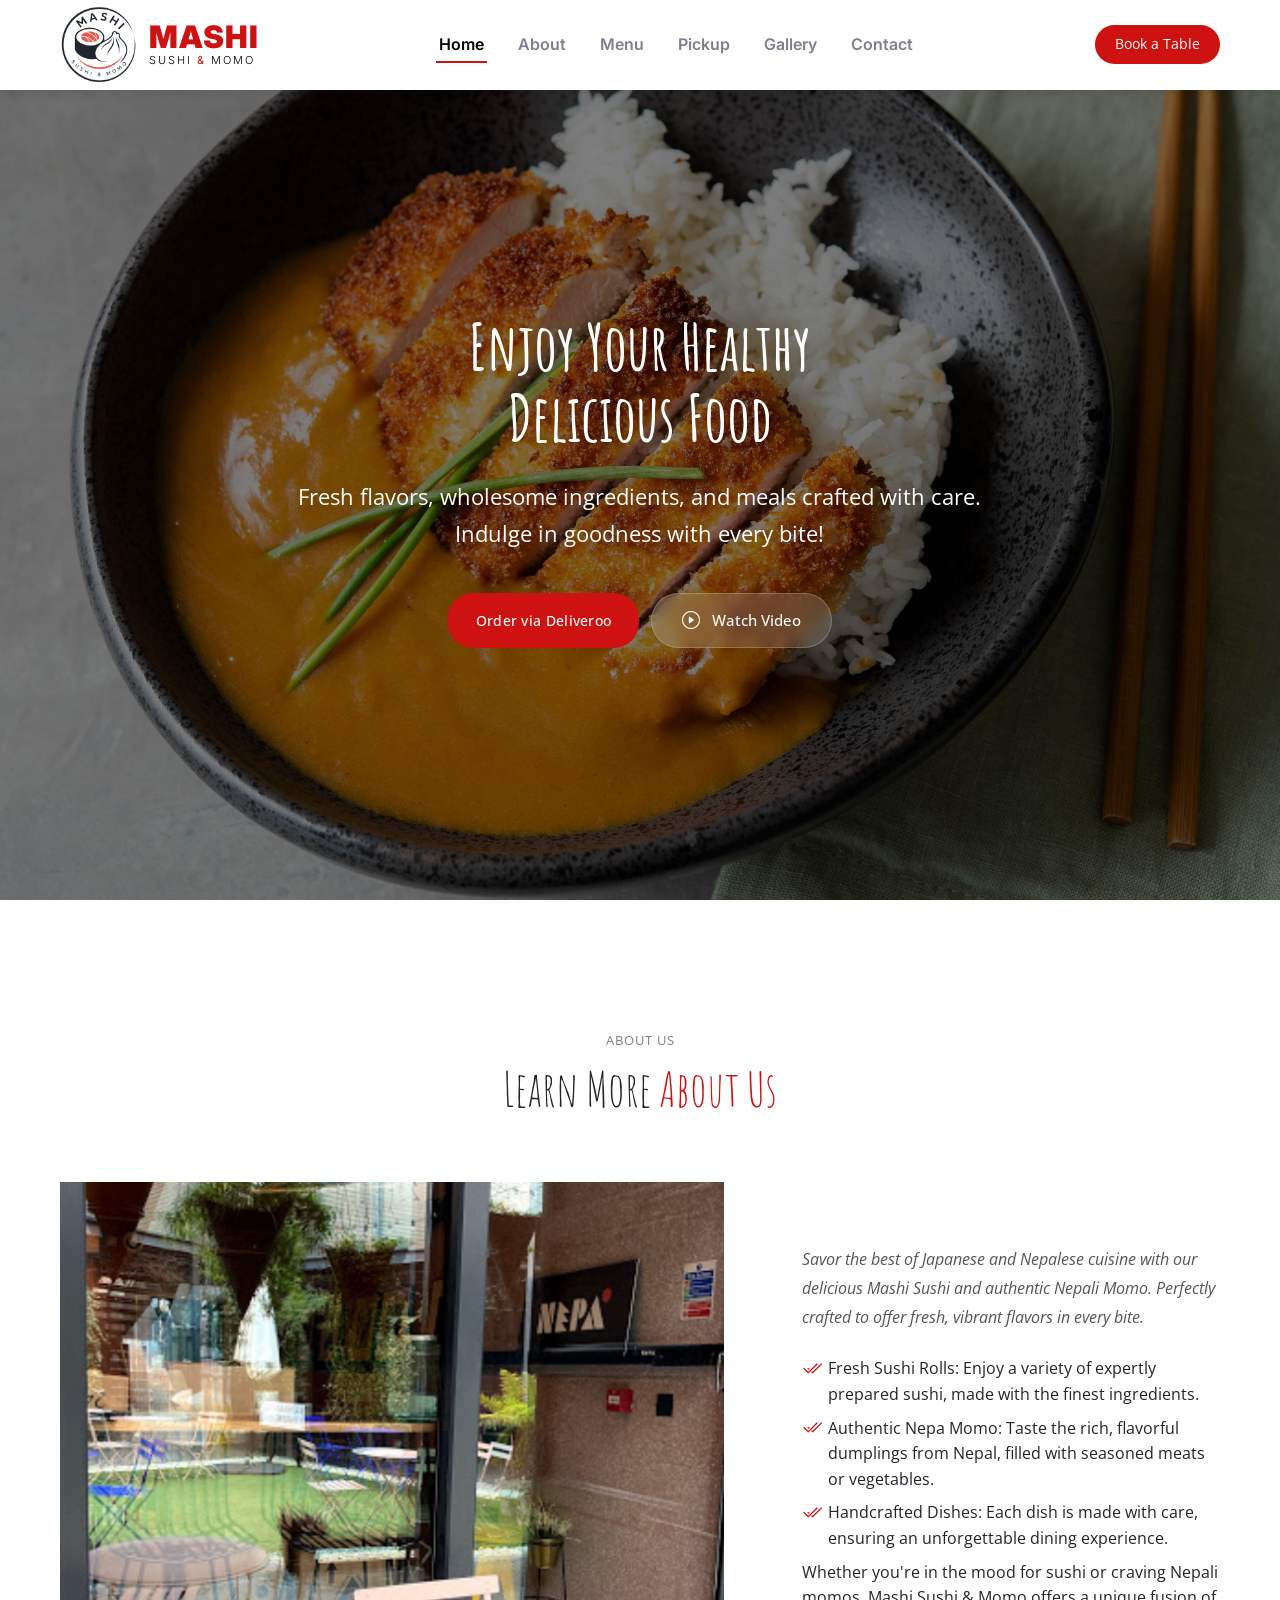
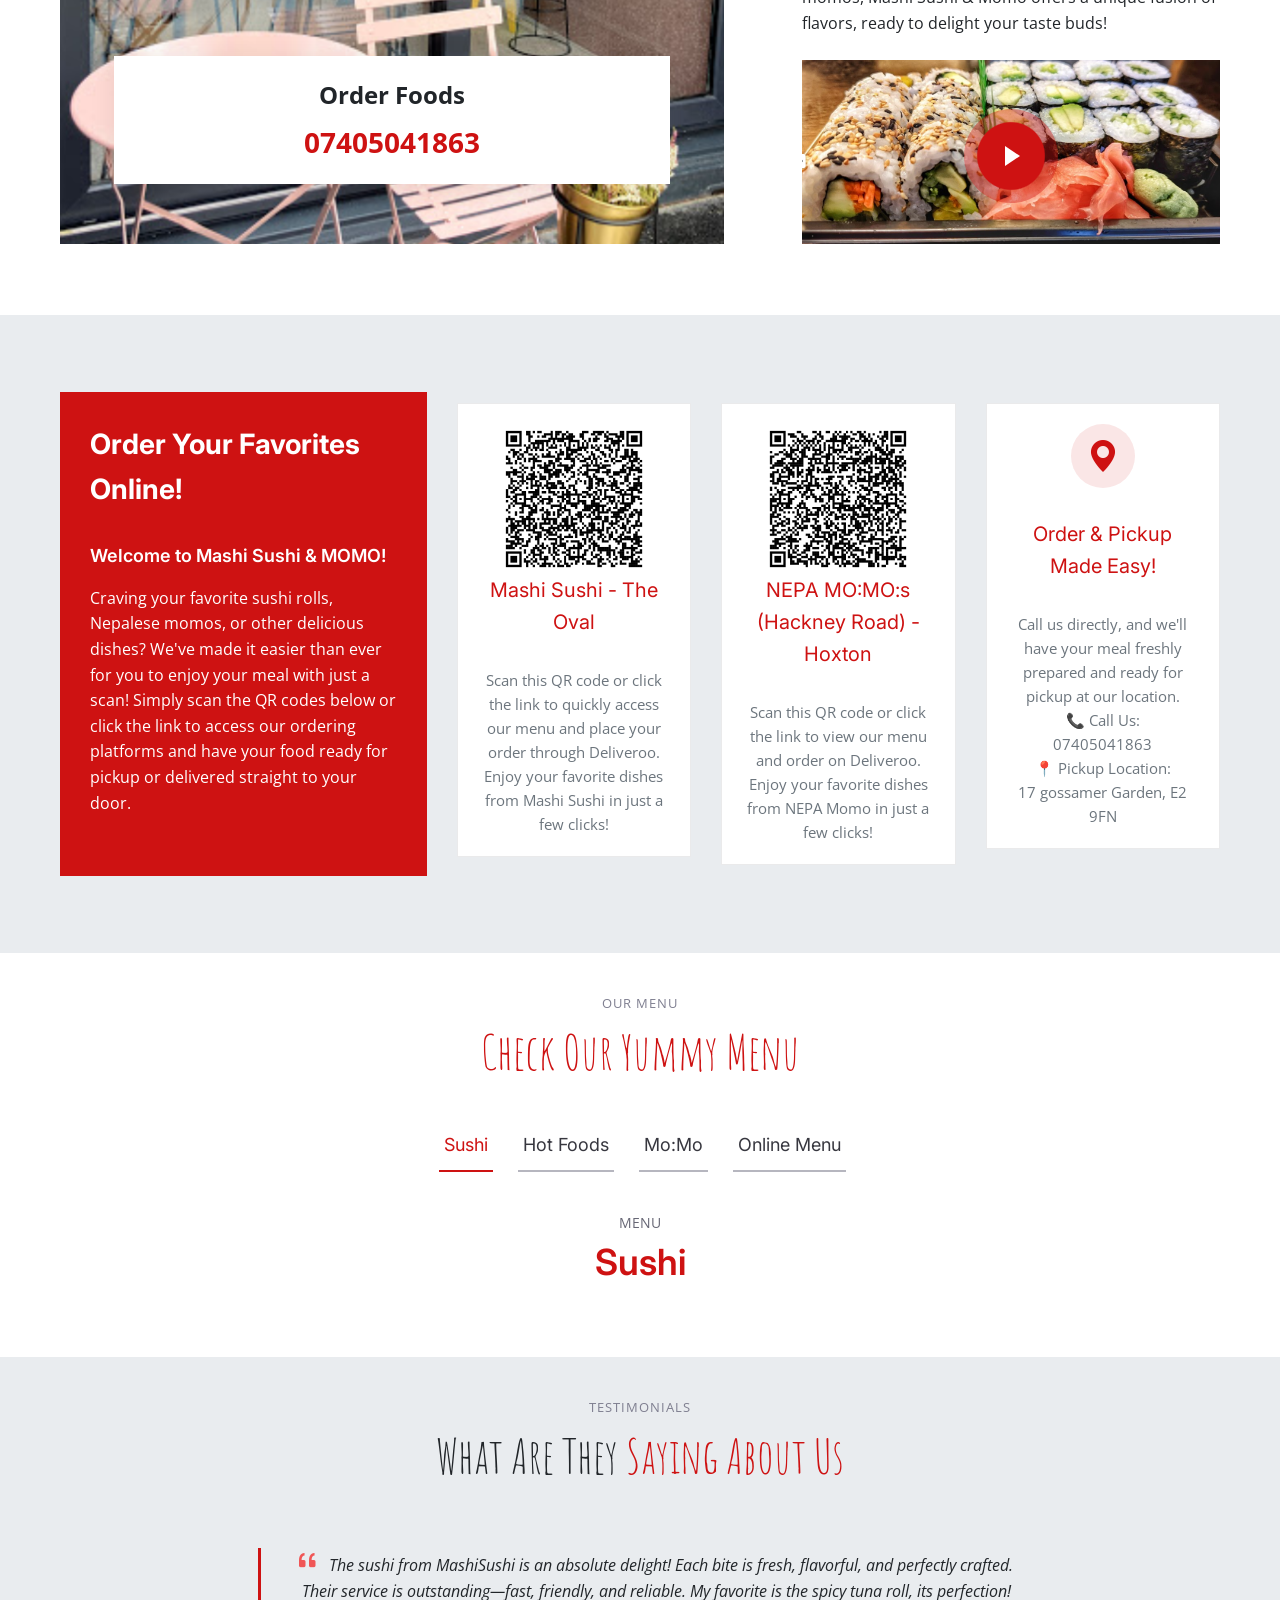
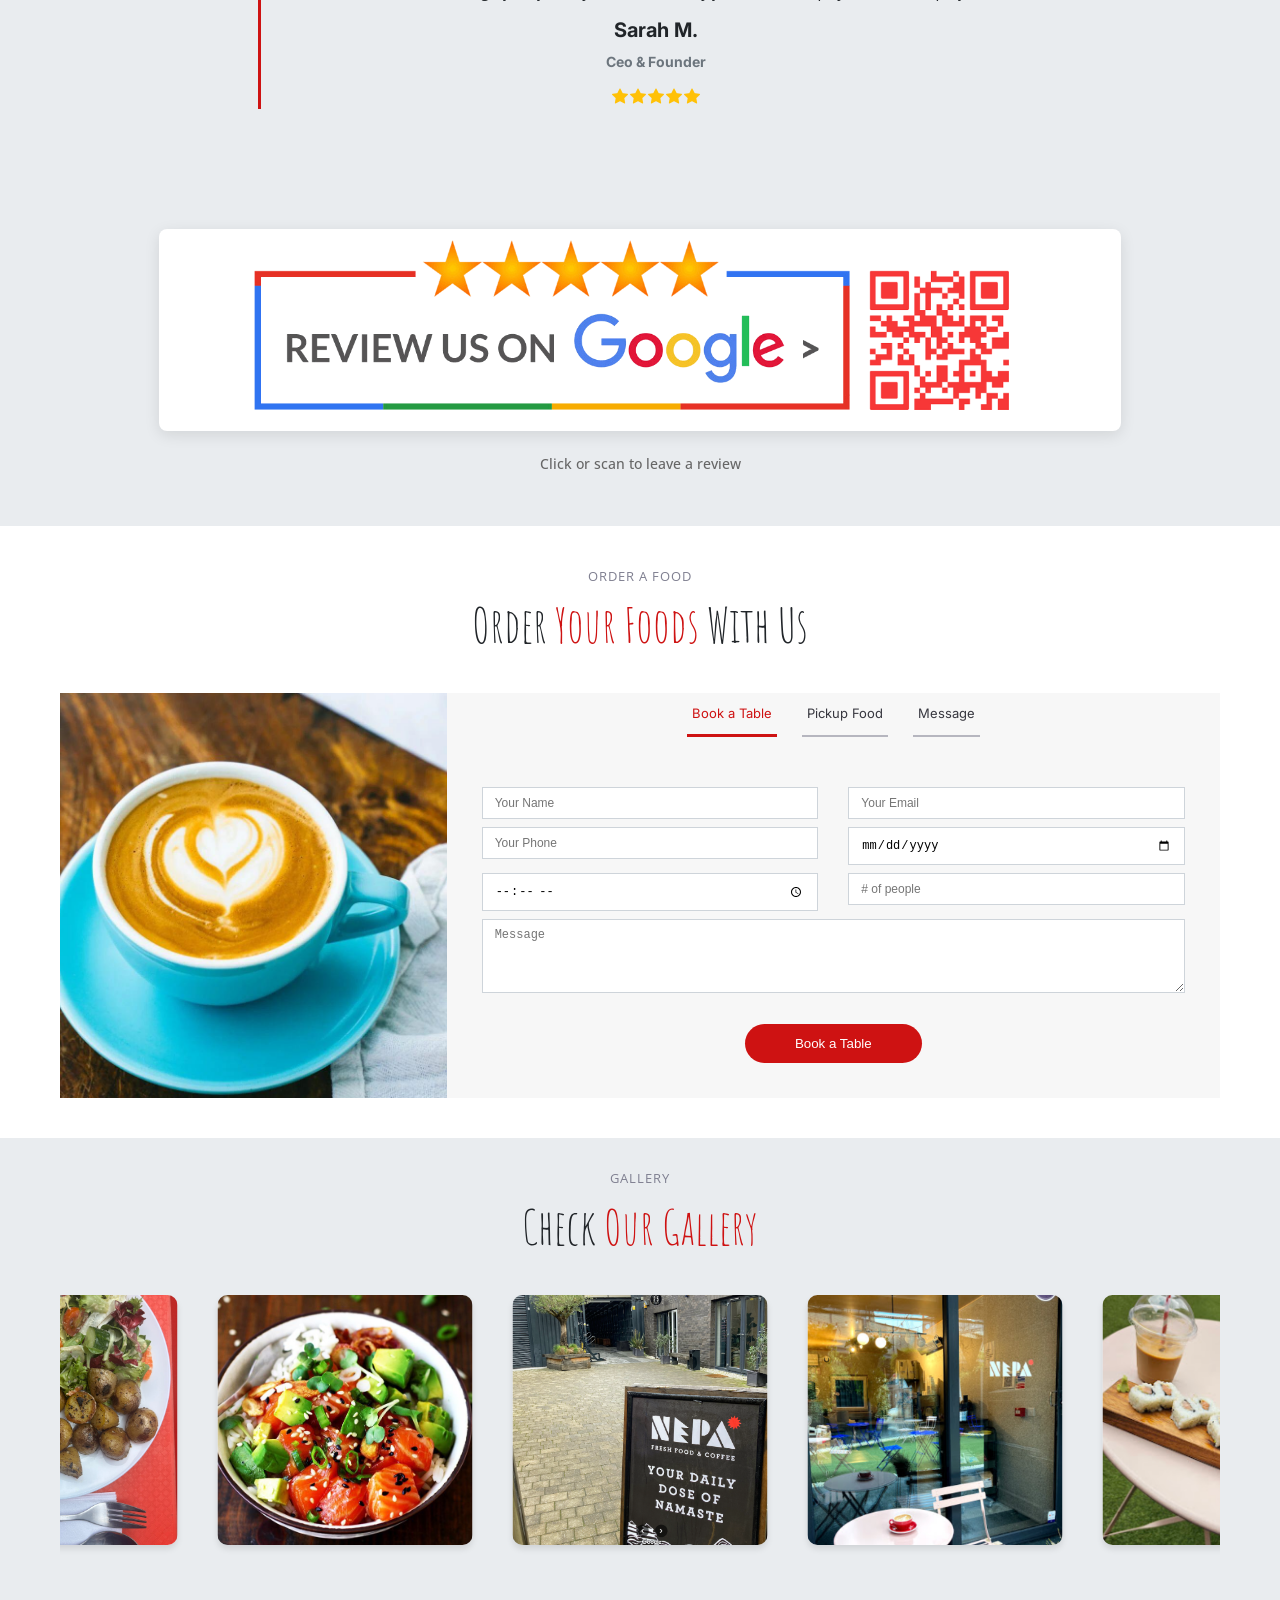
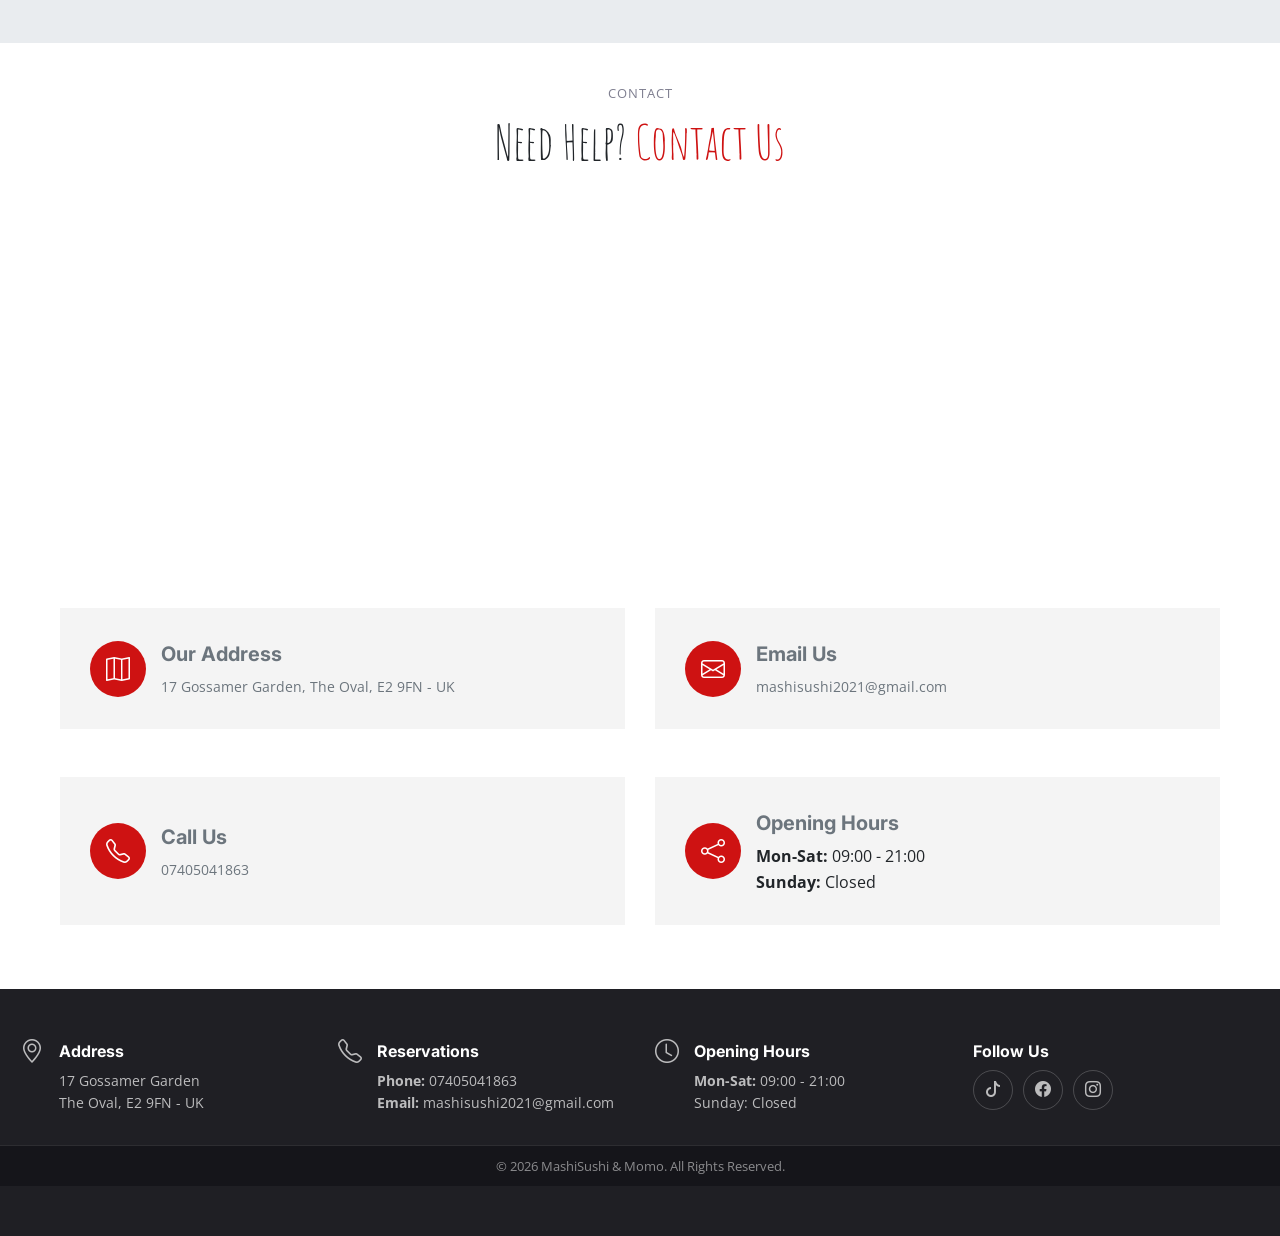
==== commit 5ba227b0: "Fix section nesting and copyright text" ====
--- a/index.html
+++ b/index.html
@@ -331,7 +331,7 @@
                 </div>
             </div>
             <!-- Review QR Code Section -->
-        <section id="review-qr" class="review-qr section-bg">
+            <section id="review-qr" class="review-qr section-bg">
             <div class="container" data-aos="fade-up">
                 <div class="row align-items-center justify-content-center">
                     <div class="col-lg-10 col-md-12 text-center">
@@ -342,7 +342,7 @@
                     </div>
                 </div>
             </div>
-        </section>
+            </section>
 
 
         </section>
@@ -648,7 +648,7 @@
         </div>
         <div class="copyright">
             <div class="container">
-                <p>&copy; 2026 MashiSushi & MoMo. All Rights Reserved.</p>
+                <p>&copy; 2026 MashiSushi & Momo. All Rights Reserved.</p>
             </div>
         </div>
     </footer>
